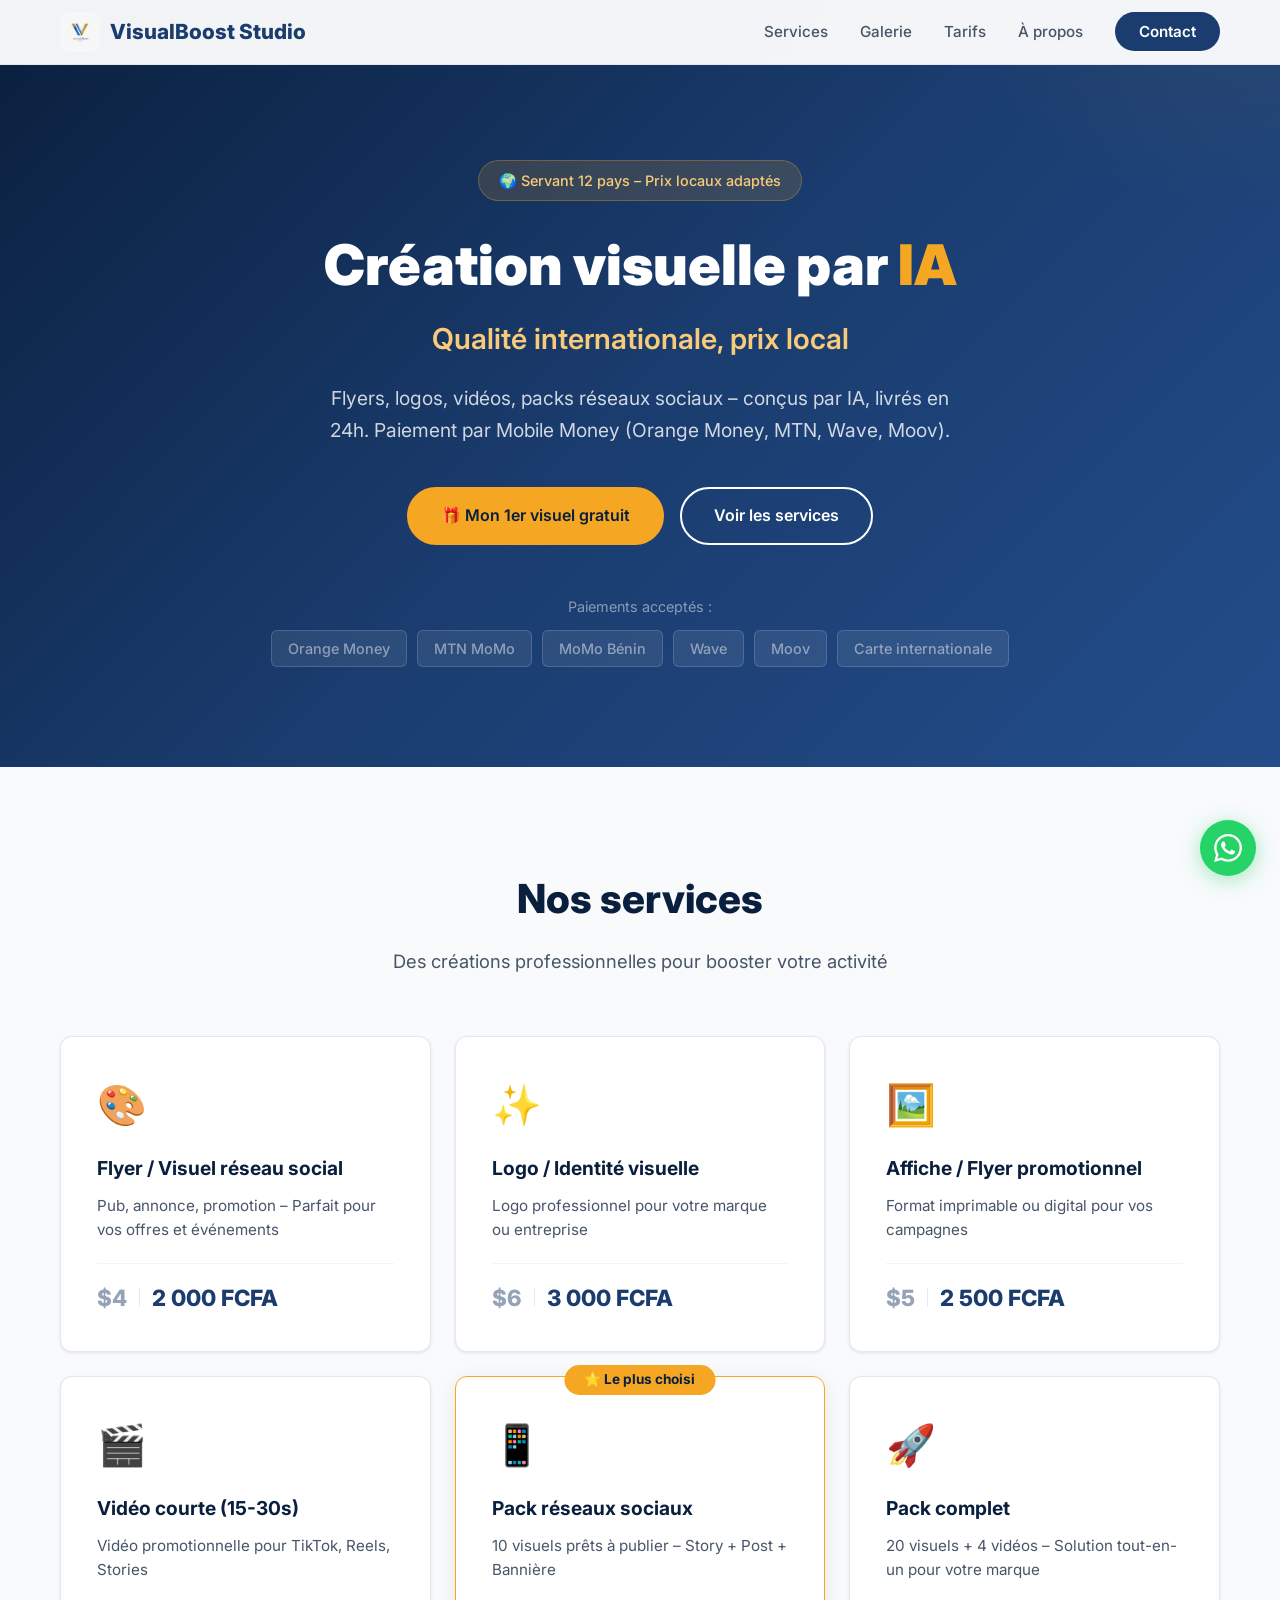
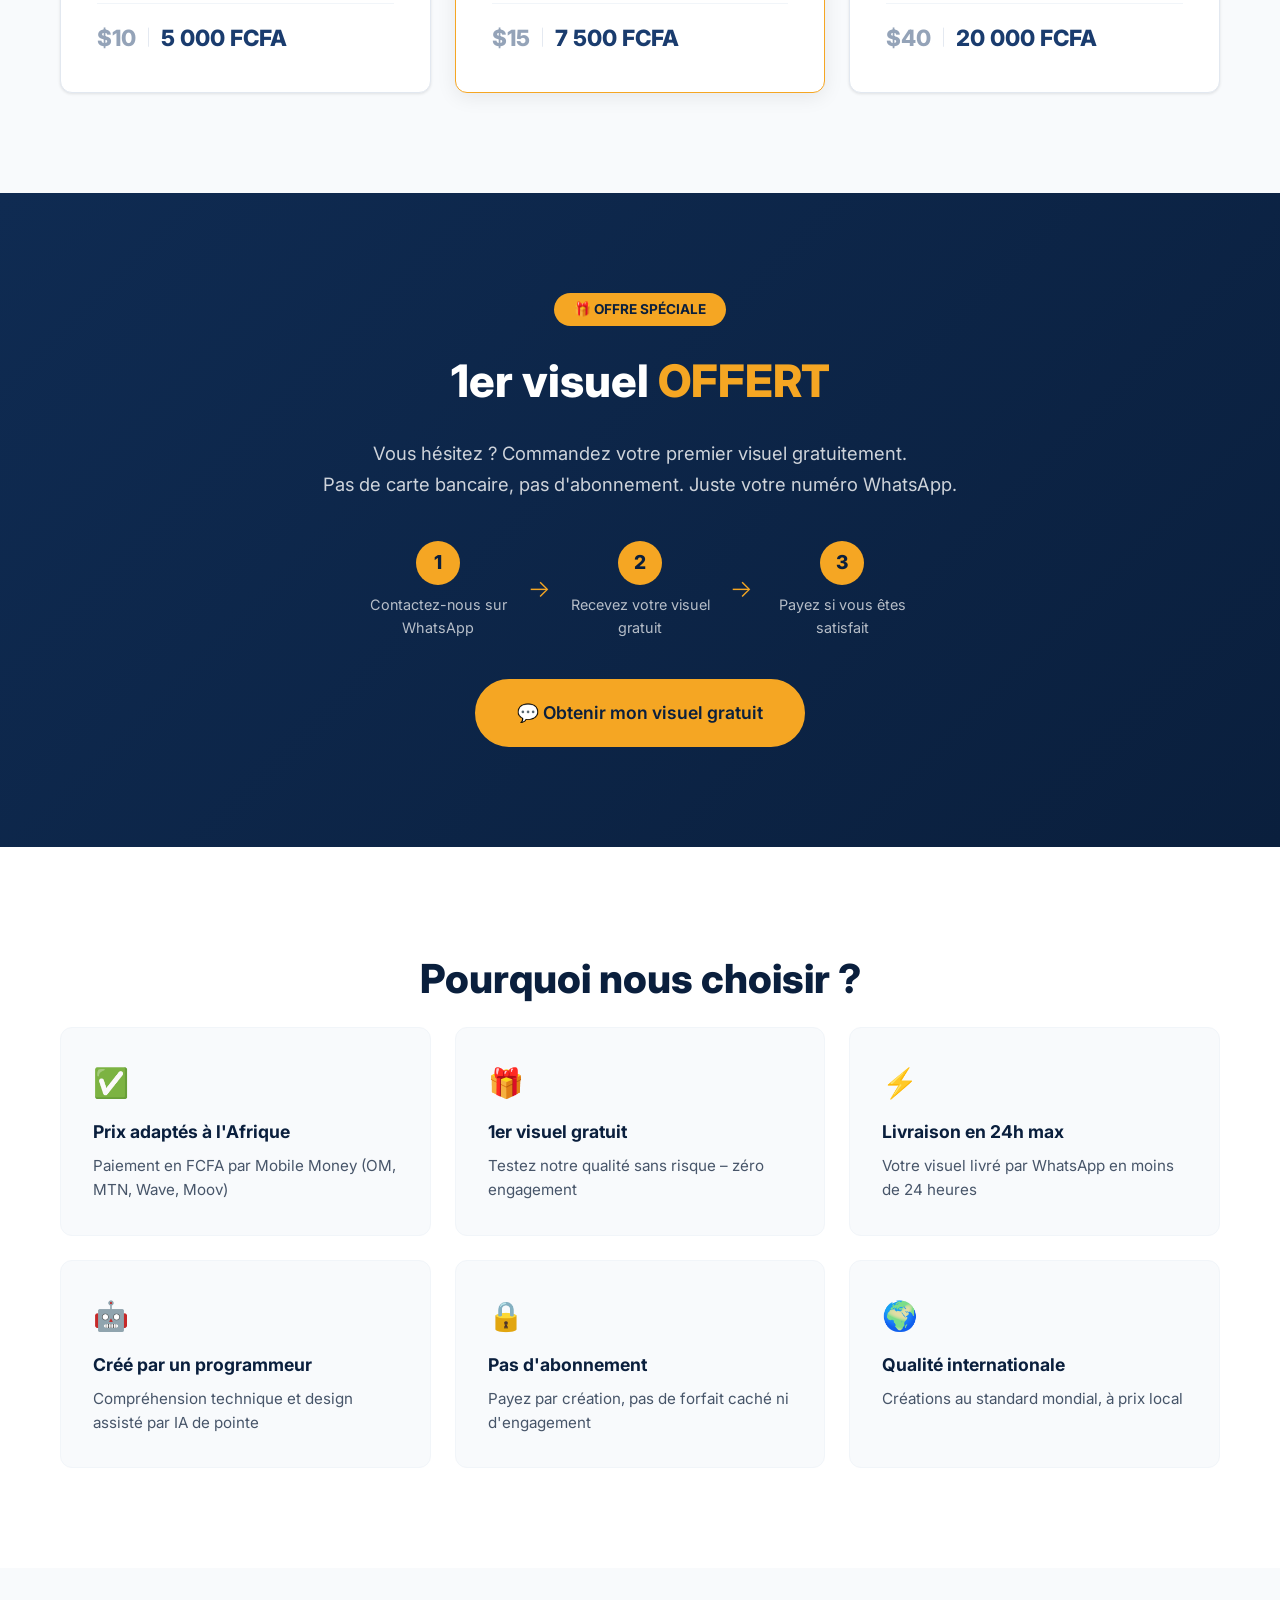
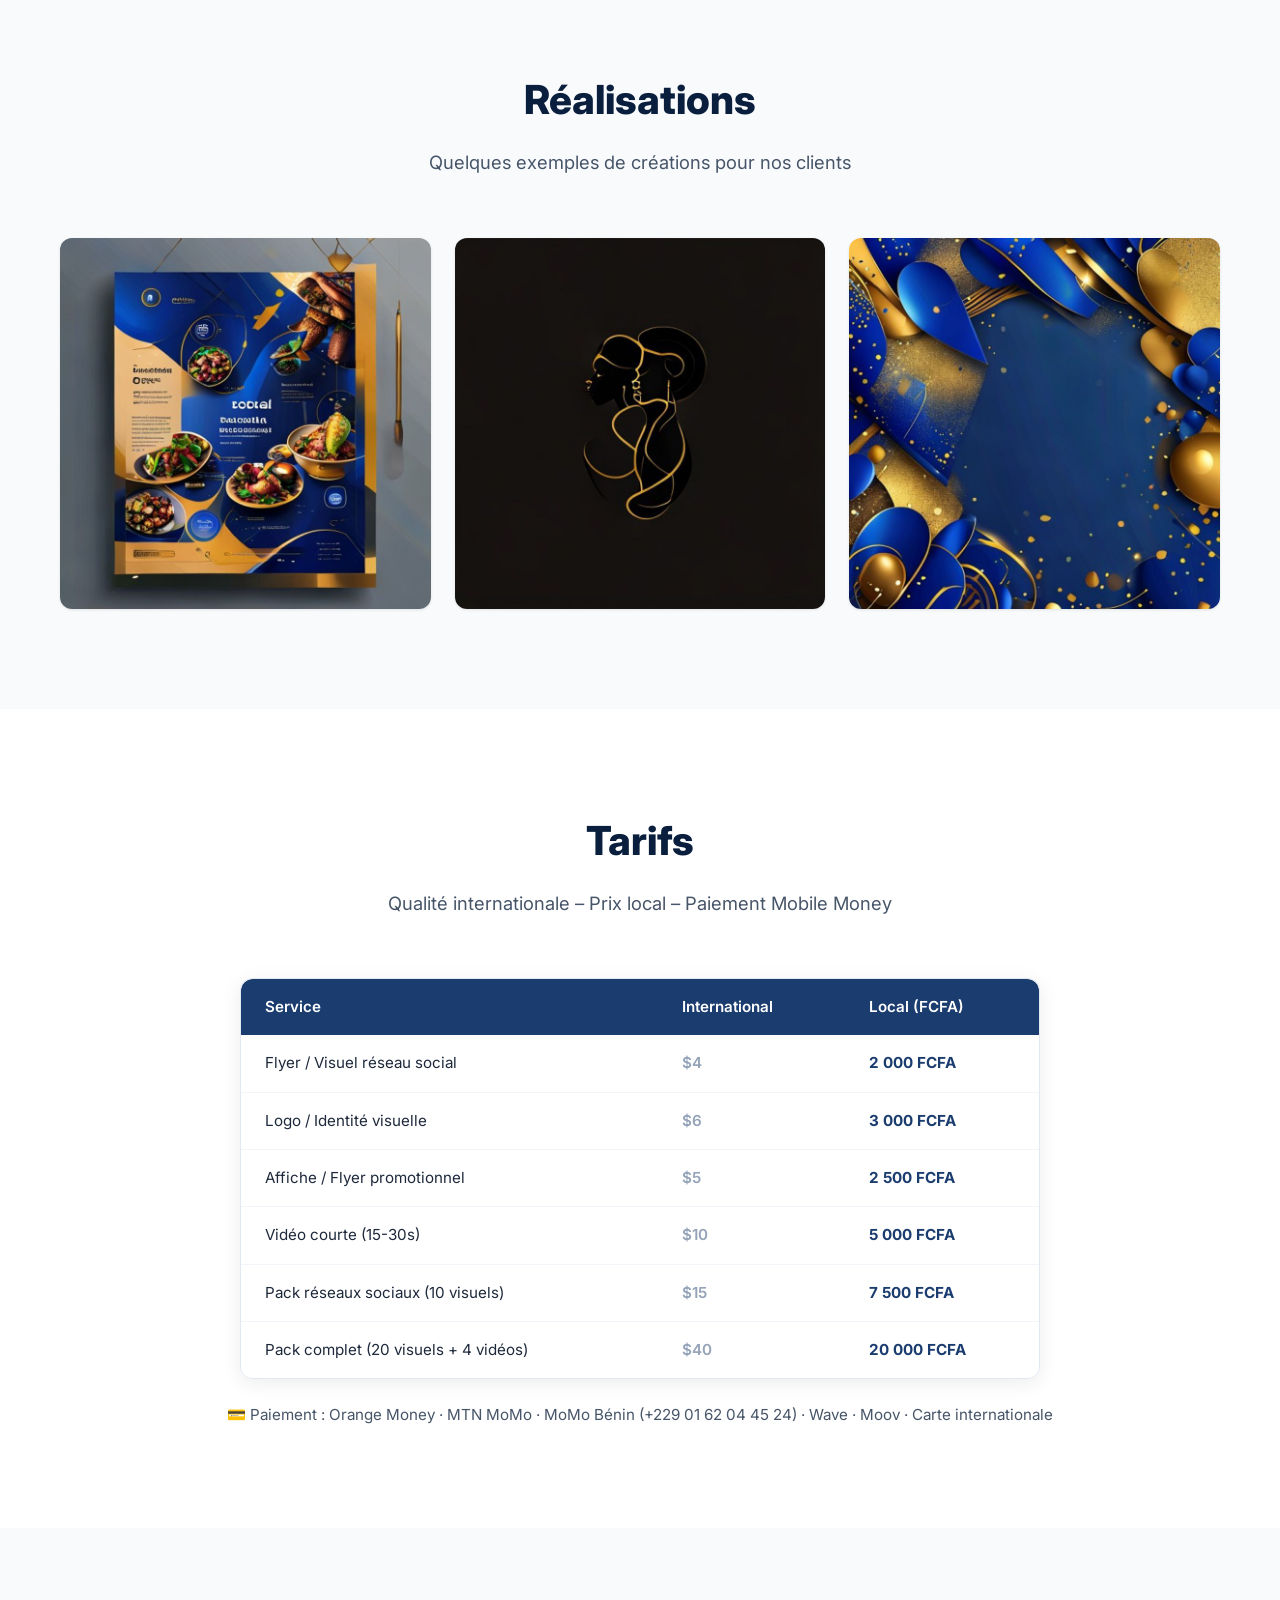
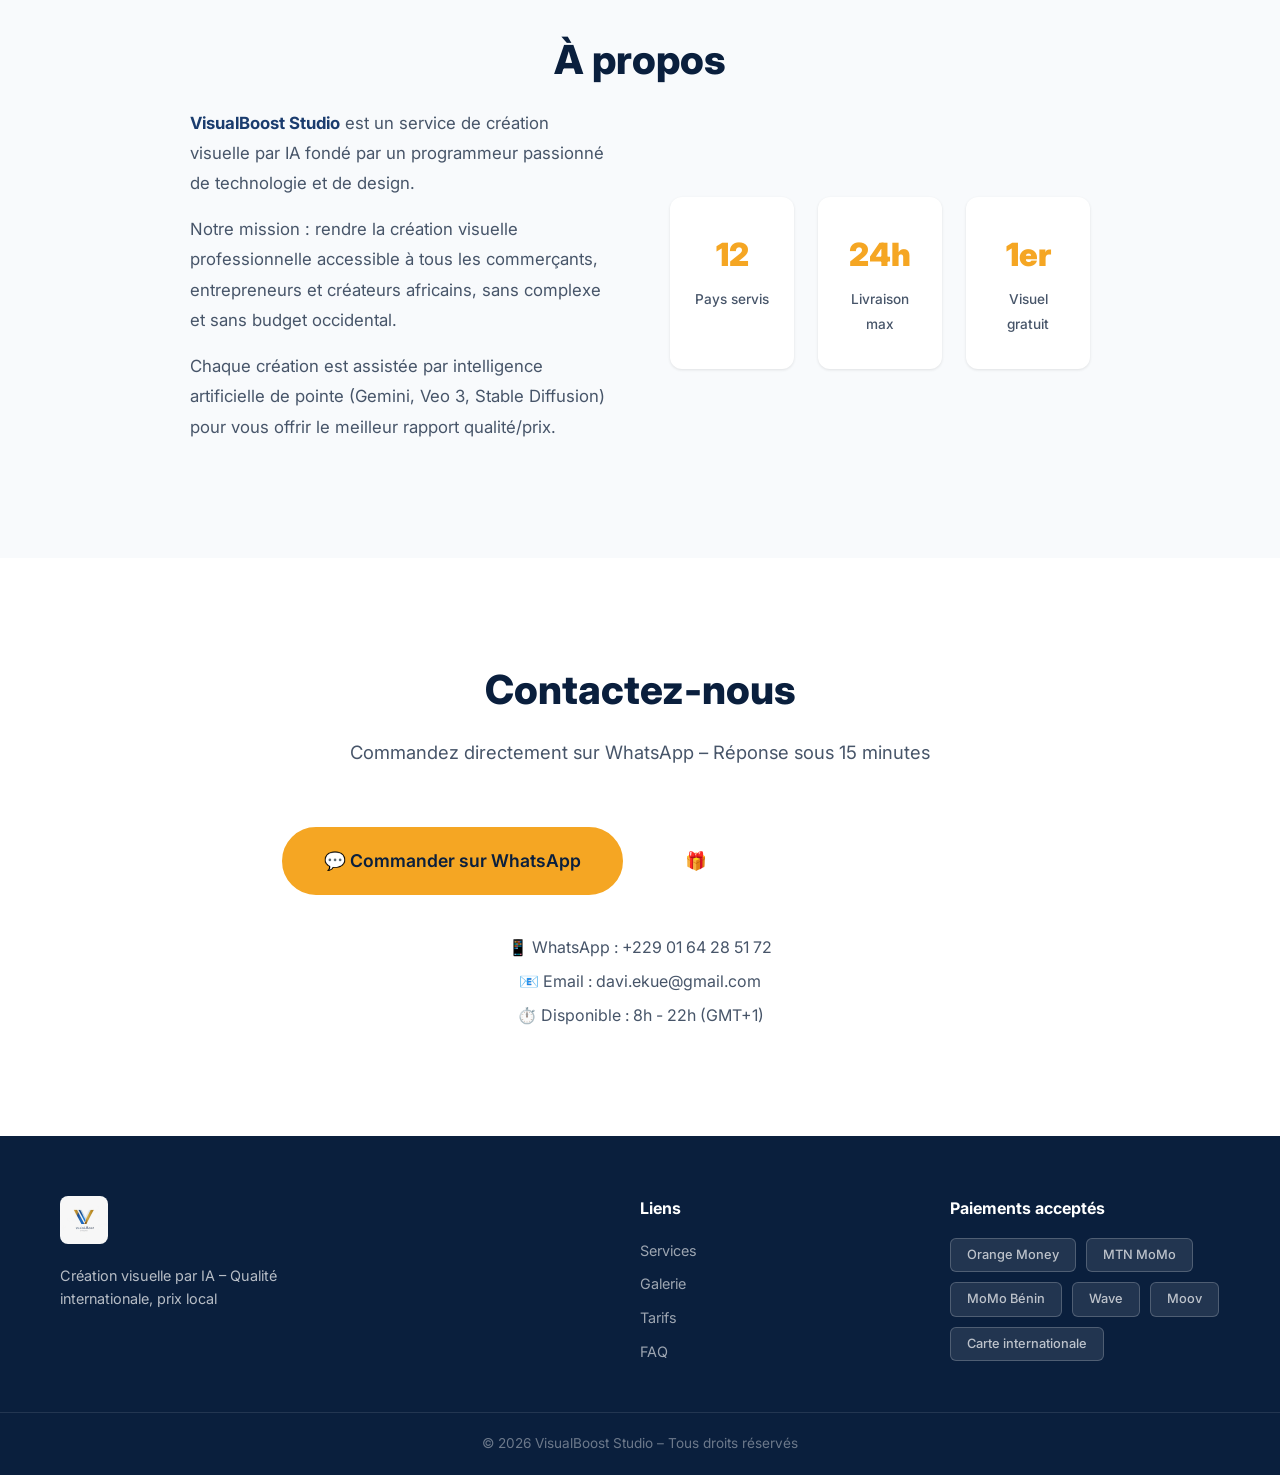
==== docs/index.html @ de2ba28f "Rename site/ to docs/ for GitHub Pages" ====
<!DOCTYPE html>
<html lang="fr">
<head>
  <meta charset="UTF-8">
  <meta name="viewport" content="width=device-width, initial-scale=1.0">
  <title>VisualBoost Studio – Création visuelle par IA</title>
  <meta name="description" content="Création visuelle par IA – Flyers, logos, vidéos. Qualité internationale, prix local. Paiement Orange Money / MTN. 1er visuel OFFERT.">
  <link rel="stylesheet" href="css/style.css">
  <link rel="preconnect" href="https://fonts.googleapis.com">
  <link href="https://fonts.googleapis.com/css2?family=Inter:wght@400;500;600;700;800;900&display=swap" rel="stylesheet">
</head>
<body>

  <nav class="navbar">
    <div class="container nav-container">
      <a href="/" class="logo">
        <img src="images/logo.png" alt="VisualBoost Studio" class="logo-img" loading="lazy">
        <span class="logo-text">VisualBoost Studio</span>
      </a>
      <button class="menu-toggle" aria-label="Menu">
        <span></span><span></span><span></span>
      </button>
      <ul class="nav-links">
        <li><a href="#services">Services</a></li>
        <li><a href="#gallery">Galerie</a></li>
        <li><a href="#pricing">Tarifs</a></li>
        <li><a href="#about">À propos</a></li>
        <li><a href="#contact" class="btn-nav">Contact</a></li>
      </ul>
    </div>
  </nav>

  <section class="hero">
    <div class="container hero-container">
      <div class="hero-badge">🌍 Servant 12 pays – Prix locaux adaptés</div>
      <h1 class="hero-title">
        Création visuelle par <span class="highlight">IA</span><br>
        <span class="hero-sub">Qualité internationale, prix local</span>
      </h1>
      <p class="hero-desc">
        Flyers, logos, vidéos, packs réseaux sociaux – conçus par IA, livrés en 24h.
        Paiement par Mobile Money (Orange Money, MTN, Wave, Moov).
      </p>
      <div class="hero-actions">
        <a href="https://wa.me/2290164285172?text=Bonjour%20VisualBoost%20Studio%20%F0%9F%91%8B%20Je%20souhaite%20mon%201er%20visuel%20GRATUIT" class="btn btn-primary" target="_blank">
          🎁 Mon 1er visuel gratuit
        </a>
        <a href="#services" class="btn btn-secondary">Voir les services</a>
      </div>
      <div class="hero-payments">
        <span>Paiements acceptés :</span>
        <div class="payment-icons">
          <span class="payment-badge">Orange Money</span>
          <span class="payment-badge">MTN MoMo</span>
          <span class="payment-badge">MoMo Bénin</span>
          <span class="payment-badge">Wave</span>
          <span class="payment-badge">Moov</span>
          <span class="payment-badge">Carte internationale</span>
        </div>
      </div>
    </div>
  </section>

  <section id="services" class="section services">
    <div class="container">
      <h2 class="section-title">Nos services</h2>
      <p class="section-desc">Des créations professionnelles pour booster votre activité</p>
      <div class="services-grid">
        <div class="service-card">
          <div class="service-icon">🎨</div>
          <h3>Flyer / Visuel réseau social</h3>
          <p>Pub, annonce, promotion – Parfait pour vos offres et événements</p>
          <div class="service-price">
            <span class="price-usd">$4</span>
            <span class="price-sep">|</span>
            <span class="price-fcfa">2 000 FCFA</span>
          </div>
        </div>
        <div class="service-card">
          <div class="service-icon">✨</div>
          <h3>Logo / Identité visuelle</h3>
          <p>Logo professionnel pour votre marque ou entreprise</p>
          <div class="service-price">
            <span class="price-usd">$6</span>
            <span class="price-sep">|</span>
            <span class="price-fcfa">3 000 FCFA</span>
          </div>
        </div>
        <div class="service-card">
          <div class="service-icon">🖼️</div>
          <h3>Affiche / Flyer promotionnel</h3>
          <p>Format imprimable ou digital pour vos campagnes</p>
          <div class="service-price">
            <span class="price-usd">$5</span>
            <span class="price-sep">|</span>
            <span class="price-fcfa">2 500 FCFA</span>
          </div>
        </div>
        <div class="service-card">
          <div class="service-icon">🎬</div>
          <h3>Vidéo courte (15-30s)</h3>
          <p>Vidéo promotionnelle pour TikTok, Reels, Stories</p>
          <div class="service-price">
            <span class="price-usd">$10</span>
            <span class="price-sep">|</span>
            <span class="price-fcfa">5 000 FCFA</span>
          </div>
        </div>
        <div class="service-card popular">
          <div class="popular-badge">⭐ Le plus choisi</div>
          <div class="service-icon">📱</div>
          <h3>Pack réseaux sociaux</h3>
          <p>10 visuels prêts à publier – Story + Post + Bannière</p>
          <div class="service-price">
            <span class="price-usd">$15</span>
            <span class="price-sep">|</span>
            <span class="price-fcfa">7 500 FCFA</span>
          </div>
        </div>
        <div class="service-card">
          <div class="service-icon">🚀</div>
          <h3>Pack complet</h3>
          <p>20 visuels + 4 vidéos – Solution tout-en-un pour votre marque</p>
          <div class="service-price">
            <span class="price-usd">$40</span>
            <span class="price-sep">|</span>
            <span class="price-fcfa">20 000 FCFA</span>
          </div>
        </div>
      </div>
    </div>
  </section>

  <section class="section offer">
    <div class="container offer-container">
      <div class="offer-badge">🎁 OFFRE SPÉCIALE</div>
      <h2 class="offer-title">1er visuel <span class="highlight">OFFERT</span></h2>
      <p class="offer-desc">
        Vous hésitez ? Commandez votre premier visuel gratuitement.<br>
        Pas de carte bancaire, pas d'abonnement. Juste votre numéro WhatsApp.
      </p>
      <div class="offer-steps">
        <div class="step">
          <div class="step-num">1</div>
          <p>Contactez-nous sur WhatsApp</p>
        </div>
        <div class="step-arrow">→</div>
        <div class="step">
          <div class="step-num">2</div>
          <p>Recevez votre visuel gratuit</p>
        </div>
        <div class="step-arrow">→</div>
        <div class="step">
          <div class="step-num">3</div>
          <p>Payez si vous êtes satisfait</p>
        </div>
      </div>
      <a href="https://wa.me/2290164285172?text=Bonjour%20VisualBoost%20Studio%20%F0%9F%91%8B%20Je%20veux%20mon%201er%20visuel%20gratuit%20!" class="btn btn-primary btn-large" target="_blank">
        💬 Obtenir mon visuel gratuit
      </a>
    </div>
  </section>

  <section class="section why">
    <div class="container">
      <h2 class="section-title">Pourquoi nous choisir ?</h2>
      <div class="why-grid">
        <div class="why-item">
          <div class="why-icon">✅</div>
          <h3>Prix adaptés à l'Afrique</h3>
          <p>Paiement en FCFA par Mobile Money (OM, MTN, Wave, Moov)</p>
        </div>
        <div class="why-item">
          <div class="why-icon">🎁</div>
          <h3>1er visuel gratuit</h3>
          <p>Testez notre qualité sans risque – zéro engagement</p>
        </div>
        <div class="why-item">
          <div class="why-icon">⚡</div>
          <h3>Livraison en 24h max</h3>
          <p>Votre visuel livré par WhatsApp en moins de 24 heures</p>
        </div>
        <div class="why-item">
          <div class="why-icon">🤖</div>
          <h3>Créé par un programmeur</h3>
          <p>Compréhension technique et design assisté par IA de pointe</p>
        </div>
        <div class="why-item">
          <div class="why-icon">🔒</div>
          <h3>Pas d'abonnement</h3>
          <p>Payez par création, pas de forfait caché ni d'engagement</p>
        </div>
        <div class="why-item">
          <div class="why-icon">🌍</div>
          <h3>Qualité internationale</h3>
          <p>Créations au standard mondial, à prix local</p>
        </div>
      </div>
    </div>
  </section>

  <section id="gallery" class="section gallery">
    <div class="container">
      <h2 class="section-title">Réalisations</h2>
      <p class="section-desc">Quelques exemples de créations pour nos clients</p>
      <div class="gallery-grid">
        <div class="gallery-item">
          <img src="images/gallery-1.jpg" alt="Exemple de flyer promotionnel" loading="lazy">
        </div>
        <div class="gallery-item">
          <img src="images/gallery-2.jpg" alt="Exemple de logo" loading="lazy">
        </div>
        <div class="gallery-item">
          <img src="images/gallery-3.jpg" alt="Exemple de bannière" loading="lazy">
        </div>
      </div>
    </div>
  </section>

  <section id="pricing" class="section pricing">
    <div class="container">
      <h2 class="section-title">Tarifs</h2>
      <p class="section-desc">Qualité internationale – Prix local – Paiement Mobile Money</p>
      <div class="pricing-table">
        <table>
          <thead>
            <tr>
              <th>Service</th>
              <th>International</th>
              <th>Local (FCFA)</th>
            </tr>
          </thead>
          <tbody>
            <tr>
              <td>Flyer / Visuel réseau social</td>
              <td class="price-cell-usd">$4</td>
              <td class="price-cell-fcfa">2 000 FCFA</td>
            </tr>
            <tr>
              <td>Logo / Identité visuelle</td>
              <td class="price-cell-usd">$6</td>
              <td class="price-cell-fcfa">3 000 FCFA</td>
            </tr>
            <tr>
              <td>Affiche / Flyer promotionnel</td>
              <td class="price-cell-usd">$5</td>
              <td class="price-cell-fcfa">2 500 FCFA</td>
            </tr>
            <tr>
              <td>Vidéo courte (15-30s)</td>
              <td class="price-cell-usd">$10</td>
              <td class="price-cell-fcfa">5 000 FCFA</td>
            </tr>
            <tr>
              <td>Pack réseaux sociaux (10 visuels)</td>
              <td class="price-cell-usd">$15</td>
              <td class="price-cell-fcfa">7 500 FCFA</td>
            </tr>
            <tr>
              <td>Pack complet (20 visuels + 4 vidéos)</td>
              <td class="price-cell-usd">$40</td>
              <td class="price-cell-fcfa">20 000 FCFA</td>
            </tr>
          </tbody>
        </table>
      </div>
      <div class="pricing-note">
        💳 Paiement : Orange Money · MTN MoMo · MoMo Bénin (+229 01 62 04 45 24) · Wave · Moov · Carte internationale
      </div>
    </div>
  </section>

  <section id="about" class="section about">
    <div class="container">
      <h2 class="section-title">À propos</h2>
      <div class="about-content">
        <div class="about-text">
          <p>
            <strong>VisualBoost Studio</strong> est un service de création visuelle par IA
            fondé par un programmeur passionné de technologie et de design.
          </p>
          <p>
            Notre mission : rendre la création visuelle professionnelle accessible
            à tous les commerçants, entrepreneurs et créateurs africains, sans
            complexe et sans budget occidental.
          </p>
          <p>
            Chaque création est assistée par intelligence artificielle de pointe
            (Gemini, Veo 3, Stable Diffusion) pour vous offrir le meilleur
            rapport qualité/prix.
          </p>
        </div>
        <div class="about-stats">
          <div class="stat">
            <span class="stat-num">12</span>
            <span class="stat-label">Pays servis</span>
          </div>
          <div class="stat">
            <span class="stat-num">24h</span>
            <span class="stat-label">Livraison max</span>
          </div>
          <div class="stat">
            <span class="stat-num">1er</span>
            <span class="stat-label">Visuel gratuit</span>
          </div>
        </div>
      </div>
    </div>
  </section>

  <section id="contact" class="section contact">
    <div class="container">
      <h2 class="section-title">Contactez-nous</h2>
      <p class="section-desc">
        Commandez directement sur WhatsApp – Réponse sous 15 minutes
      </p>
      <div class="contact-buttons">
        <a href="https://wa.me/2290164285172?text=Bonjour%20VisualBoost%20Studio%20%F0%9F%91%8B" class="btn btn-primary btn-large" target="_blank">
          💬 Commander sur WhatsApp
        </a>
        <a href="https://wa.me/2290164285172?text=Bonjour%20VisualBoost%20Studio%20%F0%9F%91%8B%20Je%20veux%20mon%201er%20visuel%20gratuit%20!" class="btn btn-secondary btn-large" target="_blank">
          🎁 Demander mon visuel gratuit
        </a>
      </div>
      <div class="contact-info">
        <p>📱 WhatsApp : +229 01 64 28 51 72</p>
        <p>📧 Email : davi.ekue@gmail.com</p>
        <p>⏱️ Disponible : 8h - 22h (GMT+1)</p>
      </div>
    </div>
  </section>

  <footer class="footer">
    <div class="container footer-container">
      <div class="footer-brand">
        <img src="images/logo.png" alt="VisualBoost Studio" class="footer-logo" loading="lazy">
        <p>Création visuelle par IA – Qualité internationale, prix local</p>
      </div>
      <div class="footer-links">
        <h4>Liens</h4>
        <ul>
          <li><a href="#services">Services</a></li>
          <li><a href="#gallery">Galerie</a></li>
          <li><a href="#pricing">Tarifs</a></li>
          <li><a href="faq.html">FAQ</a></li>
        </ul>
      </div>
      <div class="footer-payments">
        <h4>Paiements acceptés</h4>
        <div class="payment-icons">
          <span class="payment-badge">Orange Money</span>
          <span class="payment-badge">MTN MoMo</span>
          <span class="payment-badge">MoMo Bénin</span>
          <span class="payment-badge">Wave</span>
          <span class="payment-badge">Moov</span>
          <span class="payment-badge">Carte internationale</span>
        </div>
      </div>
    </div>
    <div class="footer-bottom">
      <div class="container">
        <p>&copy; 2026 VisualBoost Studio – Tous droits réservés</p>
      </div>
    </div>
  </footer>

  <a href="https://wa.me/2290164285172?text=Bonjour%20VisualBoost%20Studio%20%F0%9F%91%8B" class="whatsapp-float" target="_blank" aria-label="WhatsApp">
    <svg viewBox="0 0 24 24" width="28" height="28" fill="white">
      <path d="M17.472 14.382c-.297-.149-1.758-.867-2.03-.967-.273-.099-.471-.148-.67.15-.197.297-.767.966-.94 1.164-.173.199-.347.223-.644.075-.297-.15-1.255-.463-2.39-1.475-.883-.788-1.48-1.761-1.653-2.059-.173-.297-.018-.458.13-.606.134-.133.298-.347.446-.52.149-.174.198-.298.298-.497.099-.198.05-.371-.025-.52-.075-.149-.669-1.612-.916-2.207-.242-.579-.487-.5-.669-.51-.173-.008-.371-.01-.57-.01-.198 0-.52.074-.792.372-.272.297-1.04 1.016-1.04 2.479 0 1.462 1.065 2.875 1.213 3.074.149.198 2.096 3.2 5.077 4.487.709.306 1.262.489 1.694.625.712.227 1.36.195 1.871.118.571-.085 1.758-.719 2.006-1.413.248-.694.248-1.289.173-1.413-.074-.124-.272-.198-.57-.347m-5.421 7.403h-.004a9.87 9.87 0 01-5.031-1.378l-.361-.214-3.741.982.998-3.648-.235-.374a9.86 9.86 0 01-1.51-5.26c.001-5.45 4.436-9.884 9.888-9.884 2.64 0 5.122 1.03 6.988 2.898a9.825 9.825 0 012.893 6.994c-.003 5.45-4.437 9.884-9.885 9.884m8.413-18.297A11.815 11.815 0 0012.05 0C5.495 0 .16 5.335.157 11.892c0 2.096.547 4.142 1.588 5.945L.057 24l6.305-1.654a11.882 11.882 0 005.683 1.448h.005c6.554 0 11.89-5.335 11.893-11.893a11.821 11.821 0 00-3.48-8.413z"/>
    </svg>
  </a>

  <script src="js/main.js"></script>
</body>
</html>
---- docs/css/style.css ----
:root {
  --blue-900: #0a1f3d;
  --blue-800: #0f2b52;
  --blue-700: #1a3c6e;
  --blue-600: #234d8a;
  --blue-500: #2d5fa6;
  --blue-100: #e0ebf9;
  --gold-500: #f5a623;
  --gold-400: #f7b94e;
  --gold-300: #f9cb79;
  --gold-100: #fef4e0;
  --white: #ffffff;
  --gray-50: #f8fafc;
  --gray-100: #f1f5f9;
  --gray-200: #e2e8f0;
  --gray-400: #94a3b8;
  --gray-600: #475569;
  --gray-800: #1e293b;
  --gray-900: #0f172a;
  --shadow-sm: 0 1px 3px rgba(0,0,0,0.1);
  --shadow-md: 0 4px 20px rgba(0,0,0,0.08);
  --shadow-lg: 0 10px 40px rgba(0,0,0,0.12);
  --radius: 12px;
  --radius-lg: 20px;
}

*, *::before, *::after {
  margin: 0;
  padding: 0;
  box-sizing: border-box;
}

html {
  scroll-behavior: smooth;
}

body {
  font-family: 'Inter', -apple-system, sans-serif;
  color: var(--gray-800);
  background: var(--white);
  line-height: 1.6;
}

.container {
  max-width: 1200px;
  margin: 0 auto;
  padding: 0 20px;
}

.section {
  padding: 100px 0;
}

.section-title {
  font-size: 2.5rem;
  font-weight: 800;
  text-align: center;
  margin-bottom: 16px;
  color: var(--blue-900);
}

.section-desc {
  text-align: center;
  color: var(--gray-600);
  font-size: 1.15rem;
  margin-bottom: 60px;
  max-width: 600px;
  margin-left: auto;
  margin-right: auto;
}

.highlight {
  color: var(--gold-500);
}

.btn {
  display: inline-flex;
  align-items: center;
  gap: 8px;
  padding: 14px 32px;
  border-radius: 50px;
  font-weight: 600;
  font-size: 1rem;
  text-decoration: none;
  transition: all 0.3s ease;
  border: 2px solid transparent;
  cursor: pointer;
}

.btn-primary {
  background: var(--gold-500);
  color: var(--blue-900);
  border-color: var(--gold-500);
}

.btn-primary:hover {
  background: var(--gold-400);
  transform: translateY(-2px);
  box-shadow: 0 8px 25px rgba(245, 166, 35, 0.35);
}

.btn-secondary {
  background: transparent;
  color: var(--white);
  border-color: var(--white);
}

.btn-secondary:hover {
  background: rgba(255,255,255,0.1);
  transform: translateY(-2px);
}

.btn-large {
  padding: 18px 40px;
  font-size: 1.1rem;
}

/* Navbar */
.navbar {
  position: fixed;
  top: 0;
  left: 0;
  right: 0;
  z-index: 1000;
  background: rgba(255,255,255,0.95);
  backdrop-filter: blur(10px);
  border-bottom: 1px solid var(--gray-200);
  padding: 12px 0;
}

.nav-container {
  display: flex;
  align-items: center;
  justify-content: space-between;
}

.logo {
  display: flex;
  align-items: center;
  gap: 10px;
  text-decoration: none;
}

.logo-img {
  width: 40px;
  height: 40px;
  border-radius: 8px;
  object-fit: cover;
}

.logo-text {
  font-weight: 800;
  font-size: 1.3rem;
  color: var(--blue-700);
}

.nav-links {
  display: flex;
  align-items: center;
  gap: 32px;
  list-style: none;
}

.nav-links a {
  text-decoration: none;
  color: var(--gray-600);
  font-weight: 500;
  font-size: 0.95rem;
  transition: color 0.2s;
}

.nav-links a:hover {
  color: var(--blue-700);
}

.btn-nav {
  background: var(--blue-700);
  color: var(--white) !important;
  padding: 10px 24px;
  border-radius: 50px;
  font-weight: 600 !important;
}

.btn-nav:hover {
  background: var(--blue-600) !important;
}

.menu-toggle {
  display: none;
  flex-direction: column;
  gap: 5px;
  background: none;
  border: none;
  cursor: pointer;
  padding: 4px;
}

.menu-toggle span {
  width: 24px;
  height: 2px;
  background: var(--blue-900);
  border-radius: 2px;
  transition: 0.3s;
}

/* Hero */
.hero {
  background: linear-gradient(135deg, var(--blue-900) 0%, var(--blue-700) 50%, var(--blue-600) 100%);
  padding: 160px 0 100px;
  color: var(--white);
  text-align: center;
  position: relative;
  overflow: hidden;
}

.hero::before {
  content: '';
  position: absolute;
  top: -50%;
  right: -20%;
  width: 600px;
  height: 600px;
  background: radial-gradient(circle, rgba(245,166,35,0.08) 0%, transparent 70%);
  border-radius: 50%;
}

.hero-badge {
  display: inline-block;
  background: rgba(245,166,35,0.15);
  border: 1px solid rgba(245,166,35,0.3);
  color: var(--gold-300);
  padding: 8px 20px;
  border-radius: 50px;
  font-size: 0.9rem;
  font-weight: 500;
  margin-bottom: 32px;
}

.hero-title {
  font-size: 3.5rem;
  font-weight: 900;
  line-height: 1.15;
  margin-bottom: 20px;
}

.hero-sub {
  font-size: 1.8rem;
  font-weight: 600;
  color: var(--gold-300);
}

.hero-desc {
  font-size: 1.2rem;
  color: rgba(255,255,255,0.8);
  max-width: 650px;
  margin: 0 auto 40px;
  line-height: 1.7;
}

.hero-actions {
  display: flex;
  gap: 16px;
  justify-content: center;
  flex-wrap: wrap;
  margin-bottom: 50px;
}

.hero-payments {
  display: flex;
  flex-direction: column;
  align-items: center;
  gap: 12px;
  opacity: 0.8;
}

.hero-payments span {
  font-size: 0.9rem;
  color: rgba(255,255,255,0.6);
}

.payment-icons {
  display: flex;
  gap: 10px;
  flex-wrap: wrap;
  justify-content: center;
}

.payment-badge {
  background: rgba(255,255,255,0.1);
  border: 1px solid rgba(255,255,255,0.2);
  padding: 6px 16px;
  border-radius: 6px;
  font-size: 0.85rem;
  font-weight: 500;
}

/* Services */
.services {
  background: var(--gray-50);
}

.services-grid {
  display: grid;
  grid-template-columns: repeat(auto-fit, minmax(320px, 1fr));
  gap: 24px;
}

.service-card {
  background: var(--white);
  border-radius: var(--radius);
  padding: 36px;
  box-shadow: var(--shadow-sm);
  border: 1px solid var(--gray-200);
  transition: all 0.3s ease;
  position: relative;
}

.service-card:hover {
  transform: translateY(-4px);
  box-shadow: var(--shadow-lg);
  border-color: var(--gold-300);
}

.service-card.popular {
  border-color: var(--gold-500);
  box-shadow: var(--shadow-md);
}

.popular-badge {
  position: absolute;
  top: -12px;
  left: 50%;
  transform: translateX(-50%);
  background: var(--gold-500);
  color: var(--blue-900);
  padding: 4px 20px;
  border-radius: 50px;
  font-size: 0.85rem;
  font-weight: 700;
  white-space: nowrap;
}

.service-icon {
  font-size: 2.5rem;
  margin-bottom: 16px;
}

.service-card h3 {
  font-size: 1.2rem;
  font-weight: 700;
  margin-bottom: 10px;
  color: var(--blue-900);
}

.service-card p {
  color: var(--gray-600);
  font-size: 0.95rem;
  margin-bottom: 20px;
}

.service-price {
  display: flex;
  align-items: center;
  gap: 10px;
  padding-top: 16px;
  border-top: 1px solid var(--gray-100);
}

.price-usd {
  font-size: 1.4rem;
  font-weight: 800;
  color: var(--gray-400);
}

.price-sep {
  color: var(--gray-200);
  font-weight: 300;
}

.price-fcfa {
  font-size: 1.4rem;
  font-weight: 800;
  color: var(--blue-700);
}

/* Offer */
.offer {
  background: linear-gradient(135deg, var(--blue-800), var(--blue-900));
  color: var(--white);
  text-align: center;
}

.offer-container {
  max-width: 700px;
}

.offer-badge {
  display: inline-block;
  background: var(--gold-500);
  color: var(--blue-900);
  padding: 6px 20px;
  border-radius: 50px;
  font-weight: 700;
  font-size: 0.85rem;
  margin-bottom: 20px;
}

.offer-title {
  font-size: 2.8rem;
  font-weight: 800;
  margin-bottom: 20px;
}

.offer-desc {
  font-size: 1.15rem;
  color: rgba(255,255,255,0.8);
  margin-bottom: 40px;
  line-height: 1.7;
}

.offer-steps {
  display: flex;
  align-items: center;
  justify-content: center;
  gap: 20px;
  margin-bottom: 40px;
  flex-wrap: wrap;
}

.step {
  display: flex;
  flex-direction: column;
  align-items: center;
  gap: 8px;
}

.step-num {
  width: 44px;
  height: 44px;
  background: var(--gold-500);
  color: var(--blue-900);
  border-radius: 50%;
  display: flex;
  align-items: center;
  justify-content: center;
  font-weight: 800;
  font-size: 1.2rem;
}

.step p {
  font-size: 0.9rem;
  color: rgba(255,255,255,0.7);
  max-width: 140px;
  text-align: center;
}

.step-arrow {
  color: var(--gold-500);
  font-size: 1.5rem;
  font-weight: 300;
}

/* Why us */
.why {
  background: var(--white);
}

.why-grid {
  display: grid;
  grid-template-columns: repeat(auto-fit, minmax(300px, 1fr));
  gap: 24px;
}

.why-item {
  padding: 32px;
  border-radius: var(--radius);
  background: var(--gray-50);
  border: 1px solid var(--gray-100);
  transition: all 0.3s;
}

.why-item:hover {
  transform: translateY(-2px);
  box-shadow: var(--shadow-md);
}

.why-icon {
  font-size: 1.8rem;
  margin-bottom: 12px;
}

.why-item h3 {
  font-size: 1.1rem;
  font-weight: 700;
  color: var(--blue-900);
  margin-bottom: 8px;
}

.why-item p {
  color: var(--gray-600);
  font-size: 0.95rem;
}

/* Gallery */
.gallery {
  background: var(--gray-50);
}

.gallery-grid {
  display: grid;
  grid-template-columns: repeat(auto-fit, minmax(320px, 1fr));
  gap: 24px;
}

.gallery-item {
  border-radius: var(--radius);
  overflow: hidden;
  box-shadow: var(--shadow-sm);
  transition: all 0.3s;
  aspect-ratio: 1;
}

.gallery-item:hover {
  transform: scale(1.02);
  box-shadow: var(--shadow-lg);
}

.gallery-item img {
  width: 100%;
  height: 100%;
  object-fit: cover;
  display: block;
}

/* Pricing Table */
.pricing {
  background: var(--white);
}

.pricing-table {
  overflow-x: auto;
  max-width: 800px;
  margin: 0 auto;
  border-radius: var(--radius);
  box-shadow: var(--shadow-md);
  border: 1px solid var(--gray-200);
}

.pricing-table table {
  width: 100%;
  border-collapse: collapse;
}

.pricing-table th {
  background: var(--blue-700);
  color: var(--white);
  padding: 16px 24px;
  text-align: left;
  font-weight: 600;
  font-size: 0.95rem;
}

.pricing-table th:first-child { border-radius: var(--radius) 0 0 0; }
.pricing-table th:last-child { border-radius: 0 var(--radius) 0 0; }

.pricing-table td {
  padding: 16px 24px;
  border-bottom: 1px solid var(--gray-100);
  font-size: 0.95rem;
}

.pricing-table tr:last-child td {
  border-bottom: none;
}

.pricing-table tr:hover td {
  background: var(--gray-50);
}

.price-cell-usd {
  font-weight: 600;
  color: var(--gray-400);
}

.price-cell-fcfa {
  font-weight: 700;
  color: var(--blue-700);
  font-size: 1.05rem;
}

.pricing-note {
  text-align: center;
  margin-top: 24px;
  color: var(--gray-600);
  font-size: 0.95rem;
}

/* About */
.about {
  background: var(--gray-50);
}

.about-content {
  display: grid;
  grid-template-columns: 1fr 1fr;
  gap: 60px;
  align-items: center;
  max-width: 900px;
  margin: 0 auto;
}

.about-text p {
  margin-bottom: 16px;
  color: var(--gray-600);
  font-size: 1.05rem;
  line-height: 1.8;
}

.about-text strong {
  color: var(--blue-700);
}

.about-stats {
  display: flex;
  gap: 24px;
  justify-content: center;
}

.stat {
  text-align: center;
  padding: 32px 24px;
  background: var(--white);
  border-radius: var(--radius);
  box-shadow: var(--shadow-sm);
  flex: 1;
}

.stat-num {
  display: block;
  font-size: 2rem;
  font-weight: 900;
  color: var(--gold-500);
  margin-bottom: 6px;
}

.stat-label {
  font-size: 0.85rem;
  color: var(--gray-600);
  font-weight: 500;
}

/* Contact */
.contact {
  background: var(--white);
}

.contact-buttons {
  display: flex;
  gap: 20px;
  justify-content: center;
  flex-wrap: wrap;
  margin-bottom: 40px;
}

.contact-info {
  text-align: center;
  color: var(--gray-600);
}

.contact-info p {
  margin-bottom: 8px;
  font-size: 1rem;
}

/* Footer */
.footer {
  background: var(--blue-900);
  color: rgba(255,255,255,0.7);
  padding: 60px 0 0;
}

.footer-container {
  display: grid;
  grid-template-columns: 2fr 1fr 1fr;
  gap: 40px;
  padding-bottom: 40px;
}

.footer-logo {
  width: 48px;
  height: 48px;
  border-radius: 8px;
  margin-bottom: 12px;
  object-fit: cover;
}

.footer-brand p {
  font-size: 0.9rem;
  max-width: 300px;
}

.footer-links h4,
.footer-payments h4 {
  color: var(--white);
  font-size: 1rem;
  font-weight: 700;
  margin-bottom: 16px;
}

.footer-links ul {
  list-style: none;
}

.footer-links li {
  margin-bottom: 8px;
}

.footer-links a {
  color: rgba(255,255,255,0.6);
  text-decoration: none;
  font-size: 0.9rem;
  transition: color 0.2s;
}

.footer-links a:hover {
  color: var(--gold-400);
}

.footer-payments .payment-icons {
  justify-content: flex-start;
}

.footer-payments .payment-badge {
  font-size: 0.8rem;
}

.footer-bottom {
  border-top: 1px solid rgba(255,255,255,0.1);
  padding: 20px 0;
  text-align: center;
  font-size: 0.85rem;
  color: rgba(255,255,255,0.4);
}

/* WhatsApp Float */
.whatsapp-float {
  position: fixed;
  bottom: 24px;
  right: 24px;
  width: 56px;
  height: 56px;
  background: #25D366;
  border-radius: 50%;
  display: flex;
  align-items: center;
  justify-content: center;
  box-shadow: 0 4px 20px rgba(37, 211, 102, 0.4);
  z-index: 999;
  transition: all 0.3s;
  text-decoration: none;
}

.whatsapp-float:hover {
  transform: scale(1.1);
  box-shadow: 0 6px 30px rgba(37, 211, 102, 0.5);
}

/* Mobile */
@media (max-width: 768px) {
  .section {
    padding: 60px 0;
  }

  .section-title {
    font-size: 1.8rem;
  }

  .section-desc {
    font-size: 1rem;
    margin-bottom: 40px;
  }

  .menu-toggle {
    display: flex;
  }

  .nav-links {
    display: none;
    position: absolute;
    top: 100%;
    left: 0;
    right: 0;
    background: var(--white);
    flex-direction: column;
    padding: 20px;
    gap: 16px;
    box-shadow: var(--shadow-lg);
    border-top: 1px solid var(--gray-200);
  }

  .nav-links.active {
    display: flex;
  }

  .hero {
    padding: 120px 0 60px;
  }

  .hero-title {
    font-size: 2rem;
  }

  .hero-sub {
    font-size: 1.2rem;
  }

  .hero-desc {
    font-size: 1rem;
  }

  .hero-actions {
    flex-direction: column;
    align-items: center;
  }

  .btn-large {
    padding: 14px 28px;
    font-size: 1rem;
  }

  .services-grid {
    grid-template-columns: 1fr;
  }

  .why-grid {
    grid-template-columns: 1fr;
  }

  .about-content {
    grid-template-columns: 1fr;
    gap: 40px;
  }

  .about-stats {
    flex-direction: column;
  }

  .offer-steps {
    flex-direction: column;
  }

  .step-arrow {
    transform: rotate(90deg);
  }

  .gallery-grid {
    grid-template-columns: 1fr;
  }

  .footer-container {
    grid-template-columns: 1fr;
    gap: 30px;
  }

  .offer-title {
    font-size: 2rem;
  }

  .pricing-table th,
  .pricing-table td {
    padding: 12px 16px;
    font-size: 0.85rem;
  }
}

@media (max-width: 480px) {
  .service-card {
    padding: 24px;
  }
}
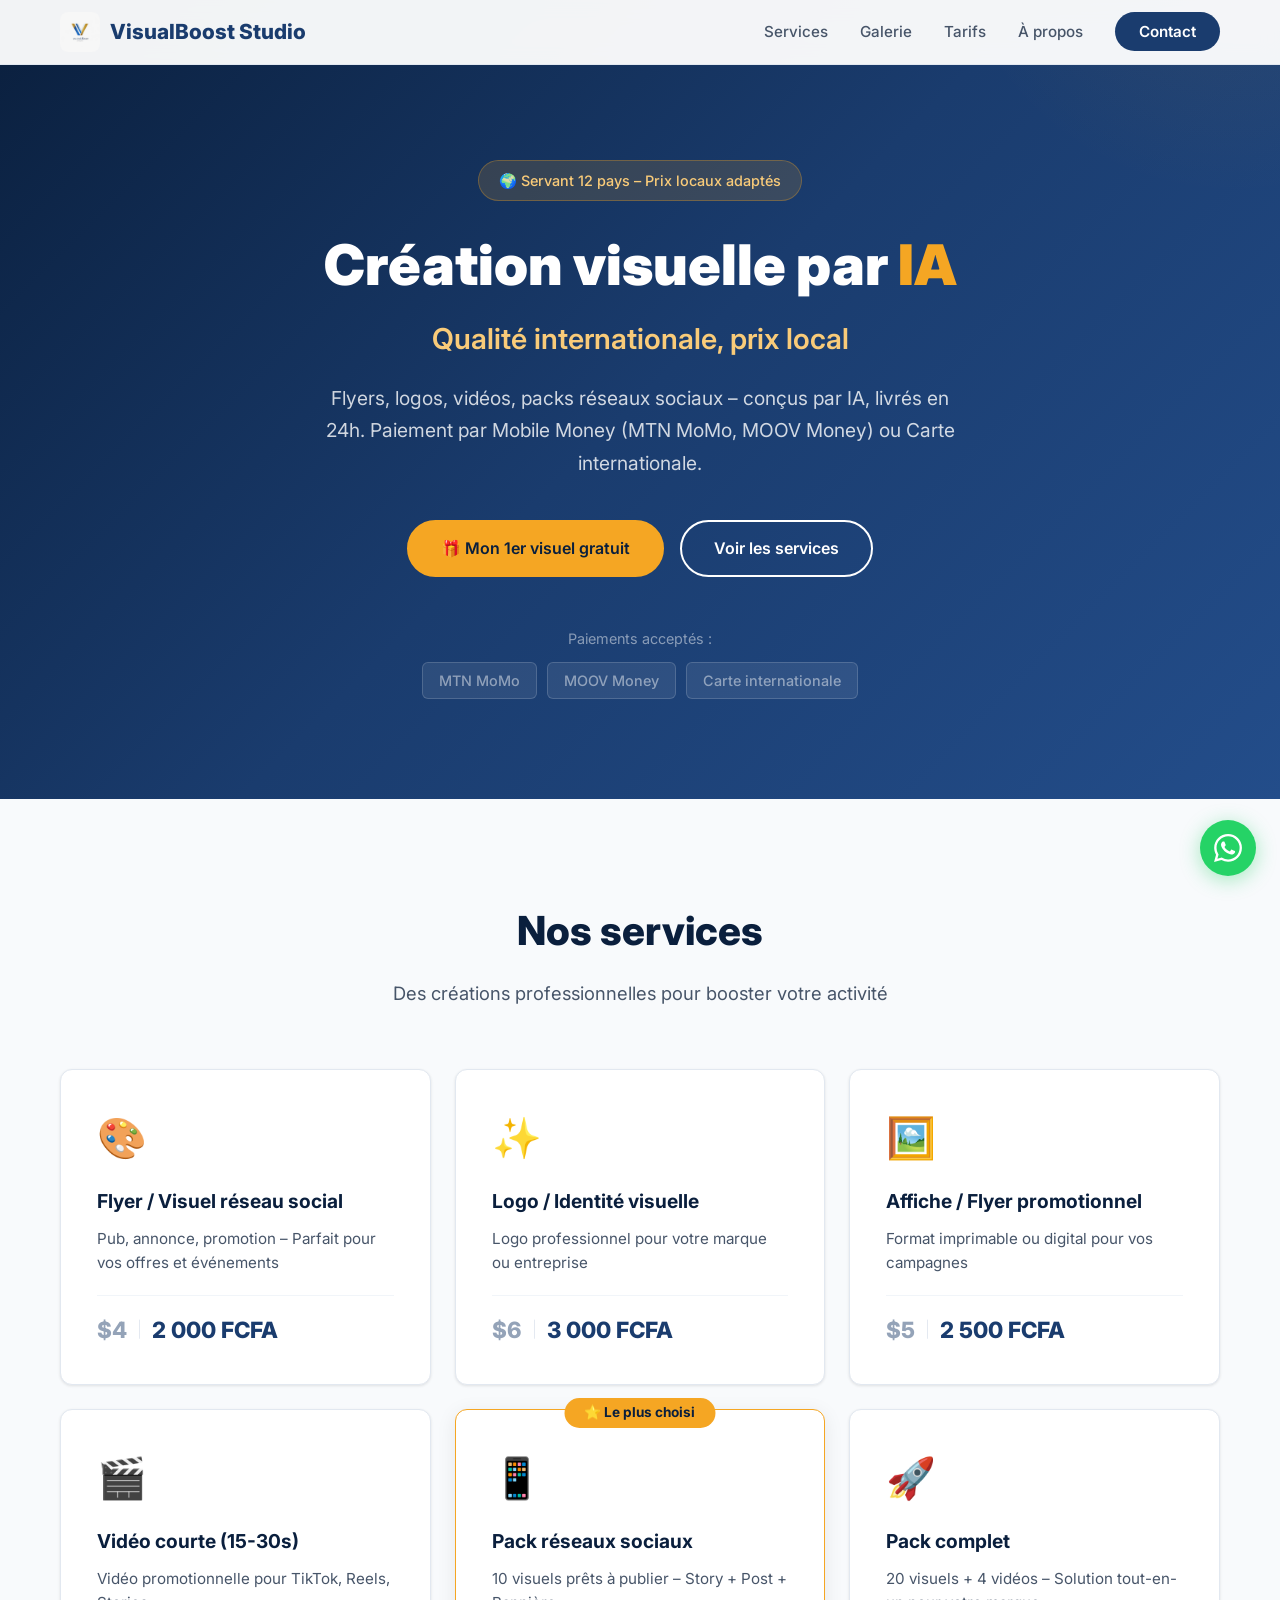
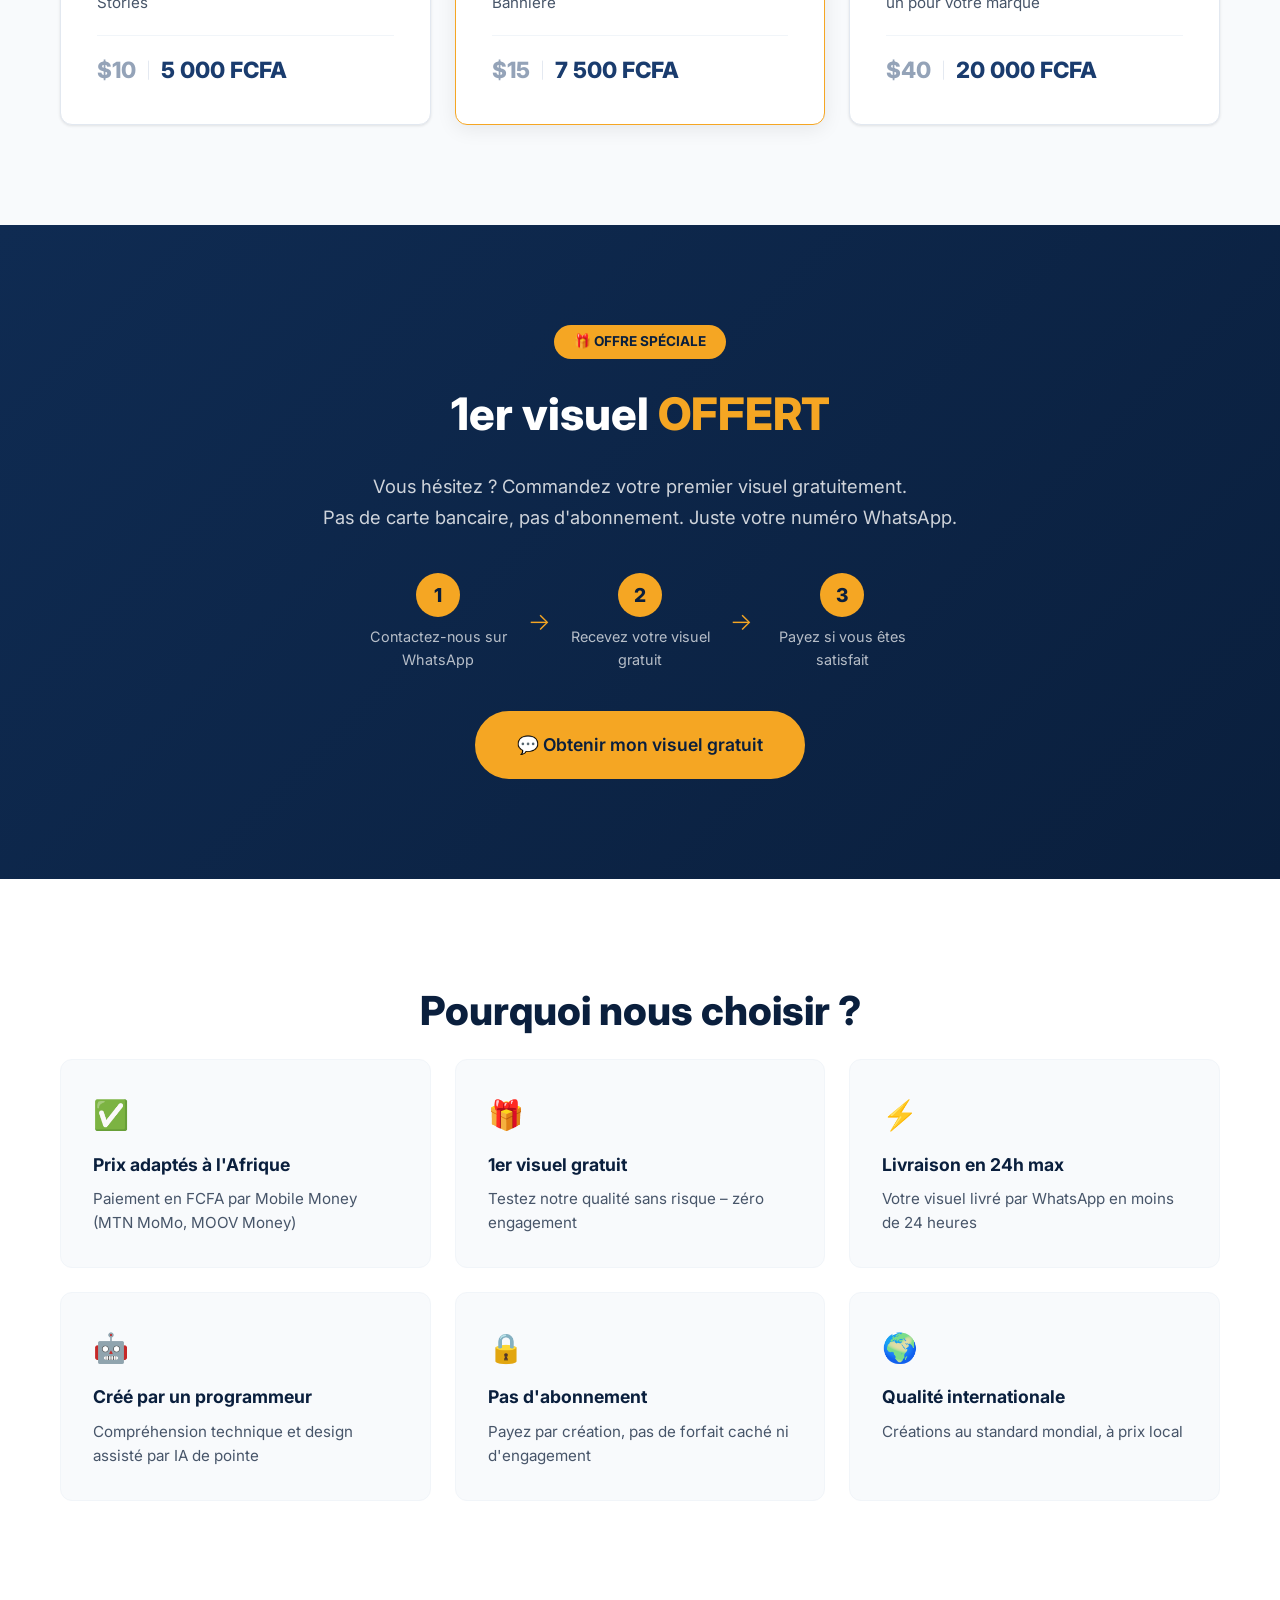
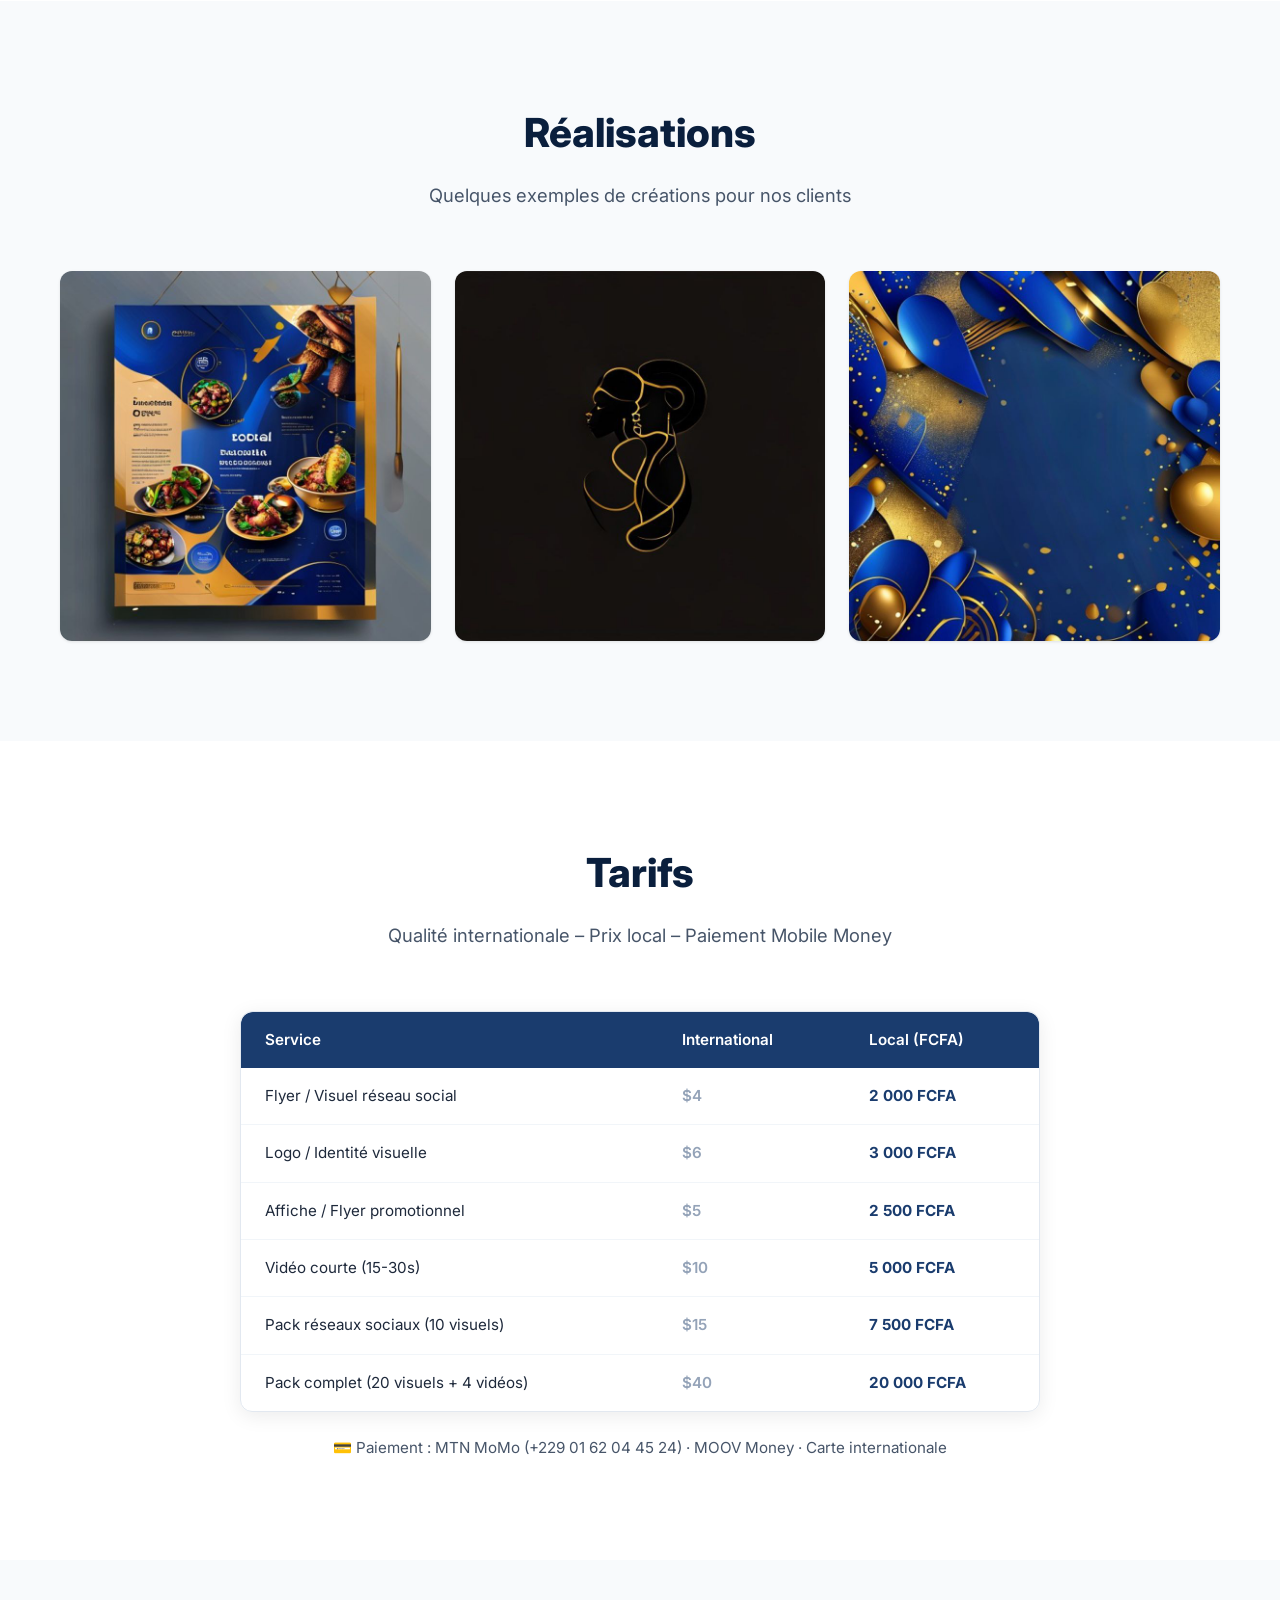
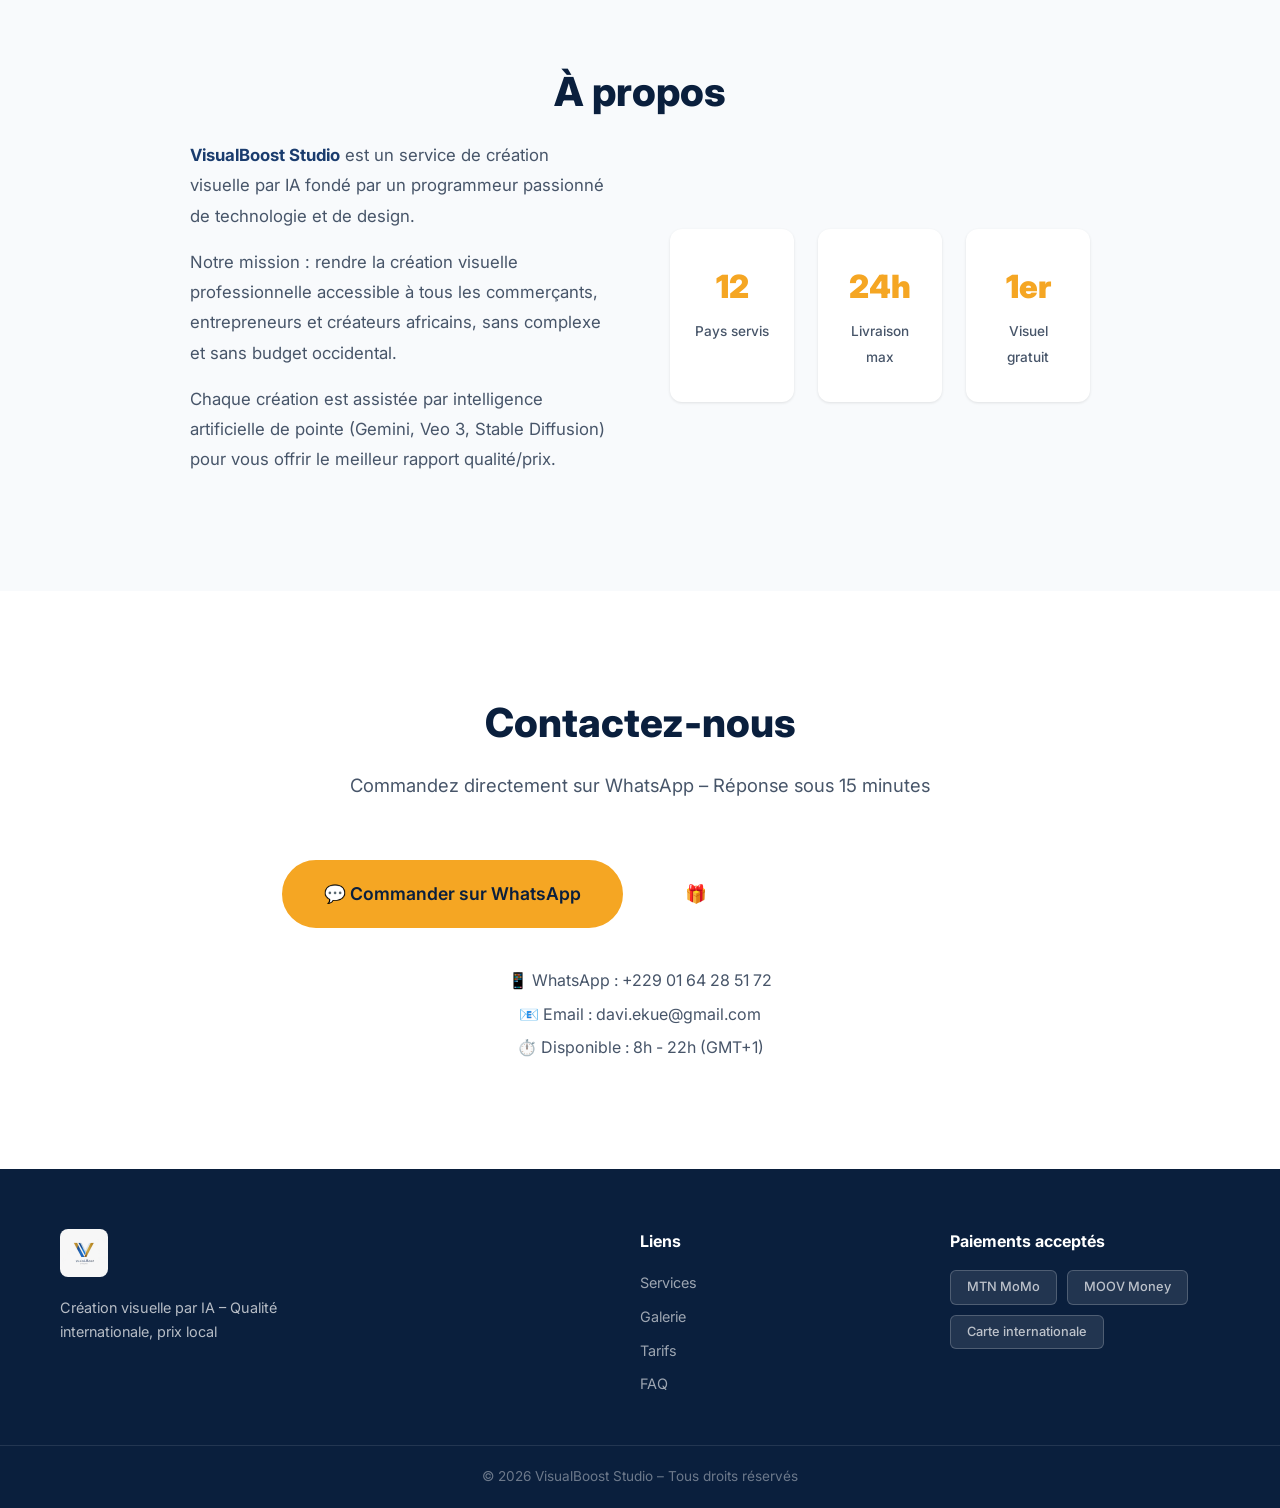
==== commit 34c36284: "Correction moyens de paiement : MTN MoMo, MOOV Money, Carte internationale" ====
--- a/docs/index.html
+++ b/docs/index.html
@@ -4,7 +4,7 @@
   <meta charset="UTF-8">
   <meta name="viewport" content="width=device-width, initial-scale=1.0">
   <title>VisualBoost Studio – Création visuelle par IA</title>
-  <meta name="description" content="Création visuelle par IA – Flyers, logos, vidéos. Qualité internationale, prix local. Paiement Orange Money / MTN. 1er visuel OFFERT.">
+  <meta name="description" content="Création visuelle par IA – Flyers, logos, vidéos. Qualité internationale, prix local. Paiement MTN MoMo / MOOV Money / Carte internationale. 1er visuel OFFERT.">
   <link rel="stylesheet" href="css/style.css">
   <link rel="preconnect" href="https://fonts.googleapis.com">
   <link href="https://fonts.googleapis.com/css2?family=Inter:wght@400;500;600;700;800;900&display=swap" rel="stylesheet">
@@ -39,7 +39,7 @@
       </h1>
       <p class="hero-desc">
         Flyers, logos, vidéos, packs réseaux sociaux – conçus par IA, livrés en 24h.
-        Paiement par Mobile Money (Orange Money, MTN, Wave, Moov).
+        Paiement par Mobile Money (MTN MoMo, MOOV Money) ou Carte internationale.
       </p>
       <div class="hero-actions">
         <a href="https://wa.me/2290164285172?text=Bonjour%20VisualBoost%20Studio%20%F0%9F%91%8B%20Je%20souhaite%20mon%201er%20visuel%20GRATUIT" class="btn btn-primary" target="_blank">
@@ -50,11 +50,8 @@
       <div class="hero-payments">
         <span>Paiements acceptés :</span>
         <div class="payment-icons">
-          <span class="payment-badge">Orange Money</span>
           <span class="payment-badge">MTN MoMo</span>
-          <span class="payment-badge">MoMo Bénin</span>
-          <span class="payment-badge">Wave</span>
-          <span class="payment-badge">Moov</span>
+          <span class="payment-badge">MOOV Money</span>
           <span class="payment-badge">Carte internationale</span>
         </div>
       </div>
@@ -168,7 +165,7 @@
         <div class="why-item">
           <div class="why-icon">✅</div>
           <h3>Prix adaptés à l'Afrique</h3>
-          <p>Paiement en FCFA par Mobile Money (OM, MTN, Wave, Moov)</p>
+          <p>Paiement en FCFA par Mobile Money (MTN MoMo, MOOV Money)</p>
         </div>
         <div class="why-item">
           <div class="why-icon">🎁</div>
@@ -265,7 +262,7 @@
         </table>
       </div>
       <div class="pricing-note">
-        💳 Paiement : Orange Money · MTN MoMo · MoMo Bénin (+229 01 62 04 45 24) · Wave · Moov · Carte internationale
+        💳 Paiement : MTN MoMo (+229 01 62 04 45 24) · MOOV Money · Carte internationale
       </div>
     </div>
   </section>
@@ -348,11 +345,8 @@
       <div class="footer-payments">
         <h4>Paiements acceptés</h4>
         <div class="payment-icons">
-          <span class="payment-badge">Orange Money</span>
           <span class="payment-badge">MTN MoMo</span>
-          <span class="payment-badge">MoMo Bénin</span>
-          <span class="payment-badge">Wave</span>
-          <span class="payment-badge">Moov</span>
+          <span class="payment-badge">MOOV Money</span>
           <span class="payment-badge">Carte internationale</span>
         </div>
       </div>
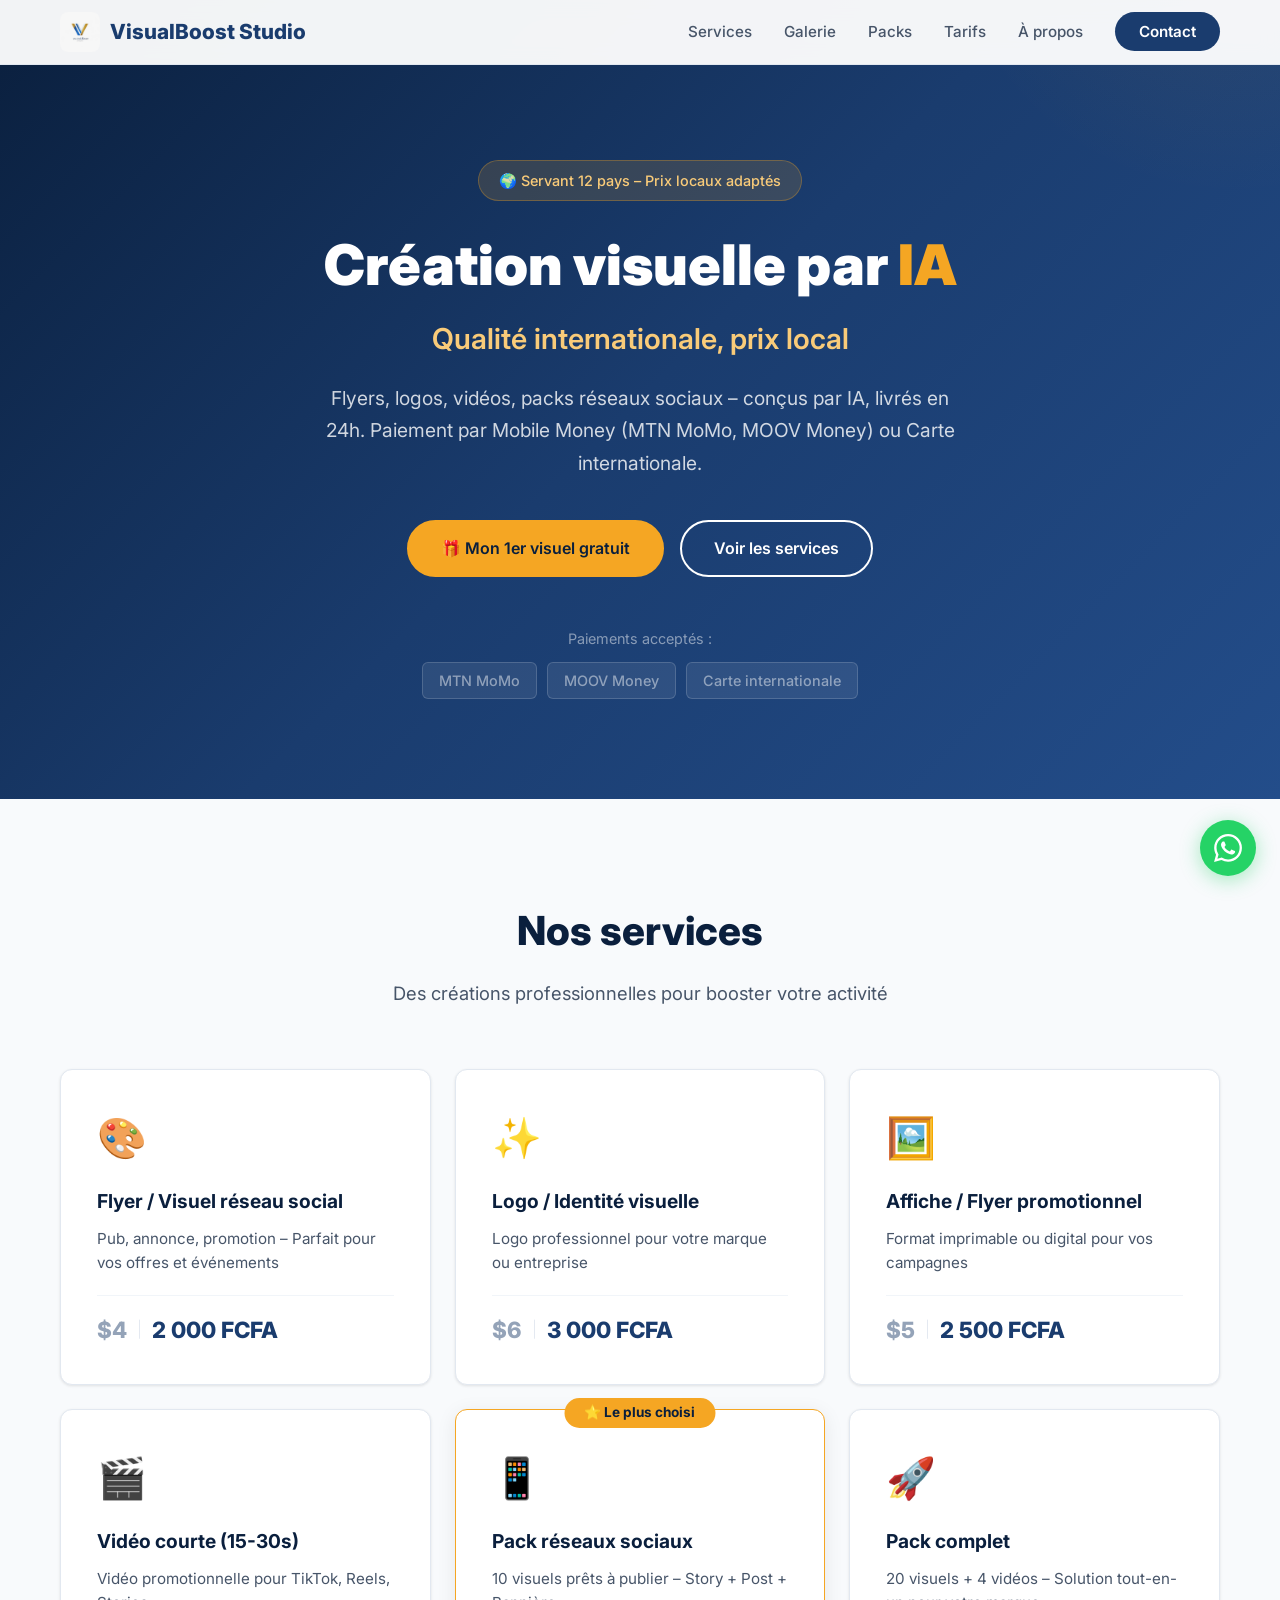
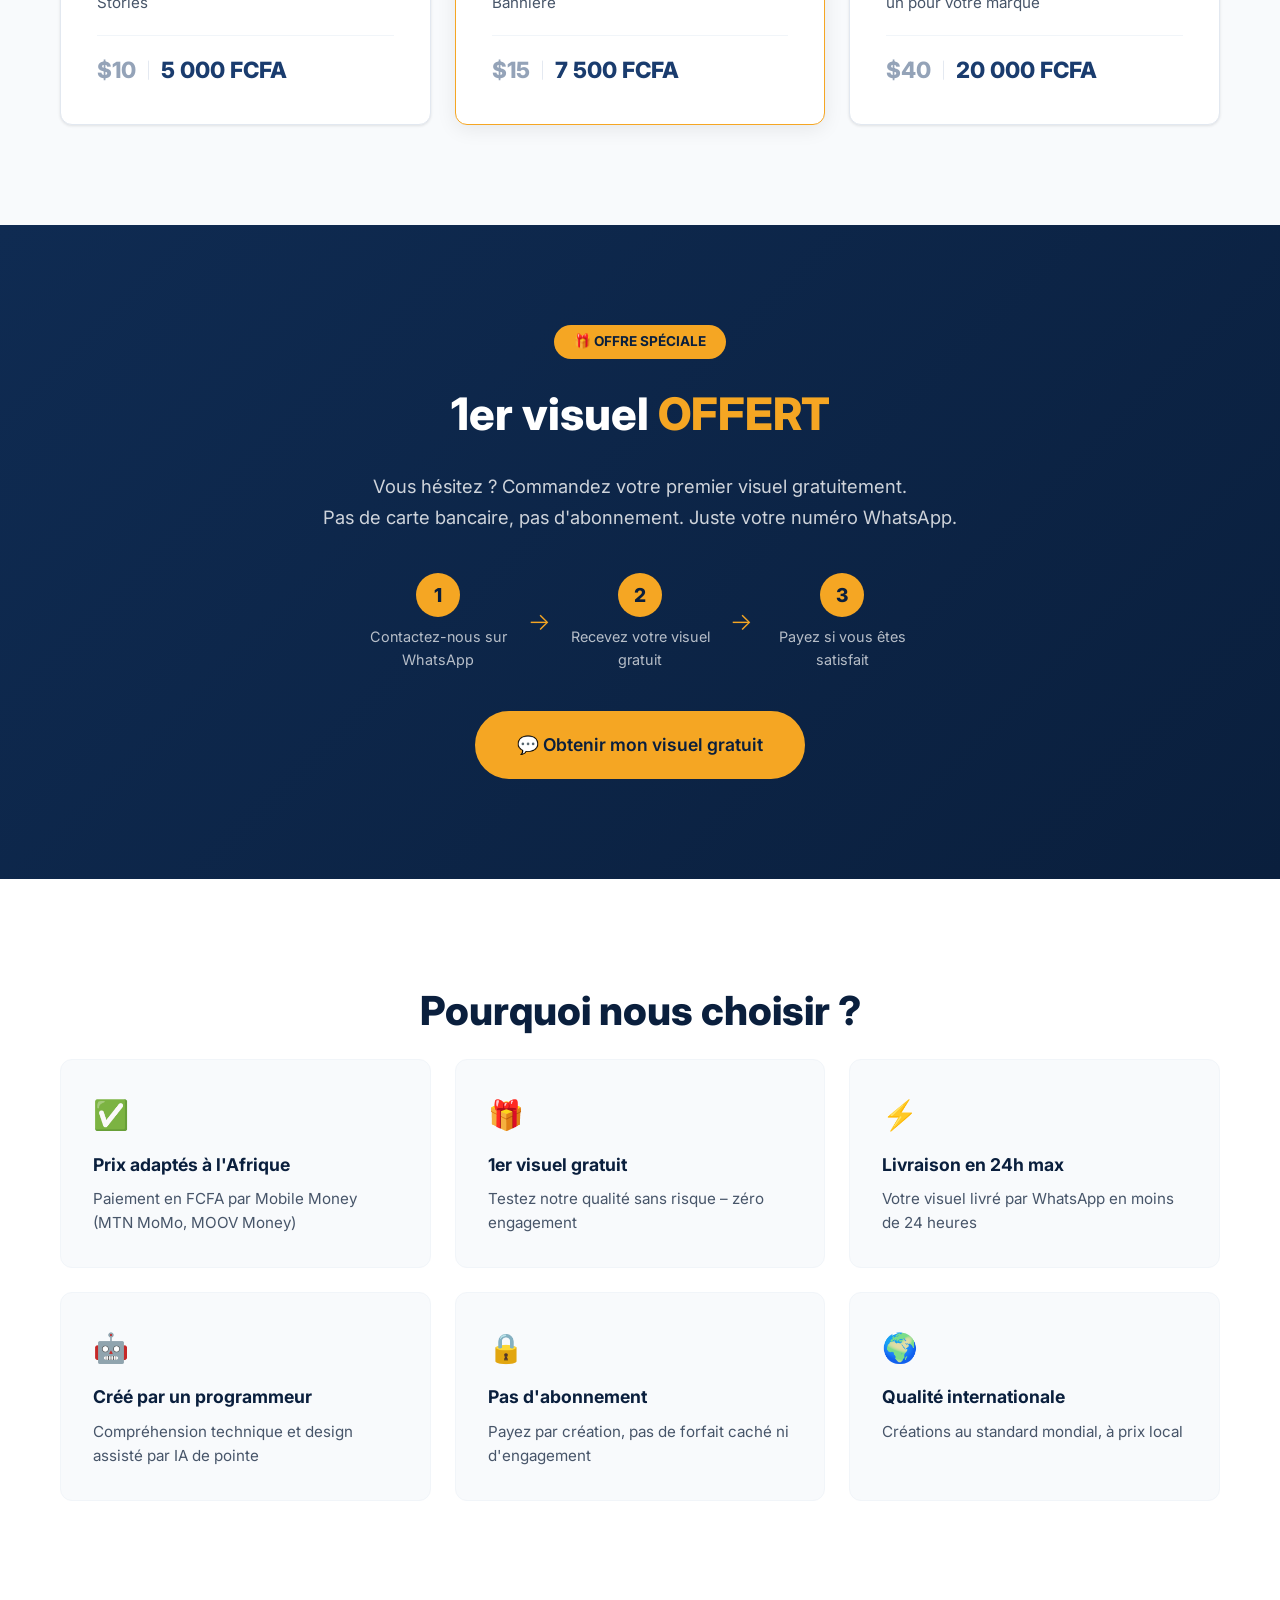
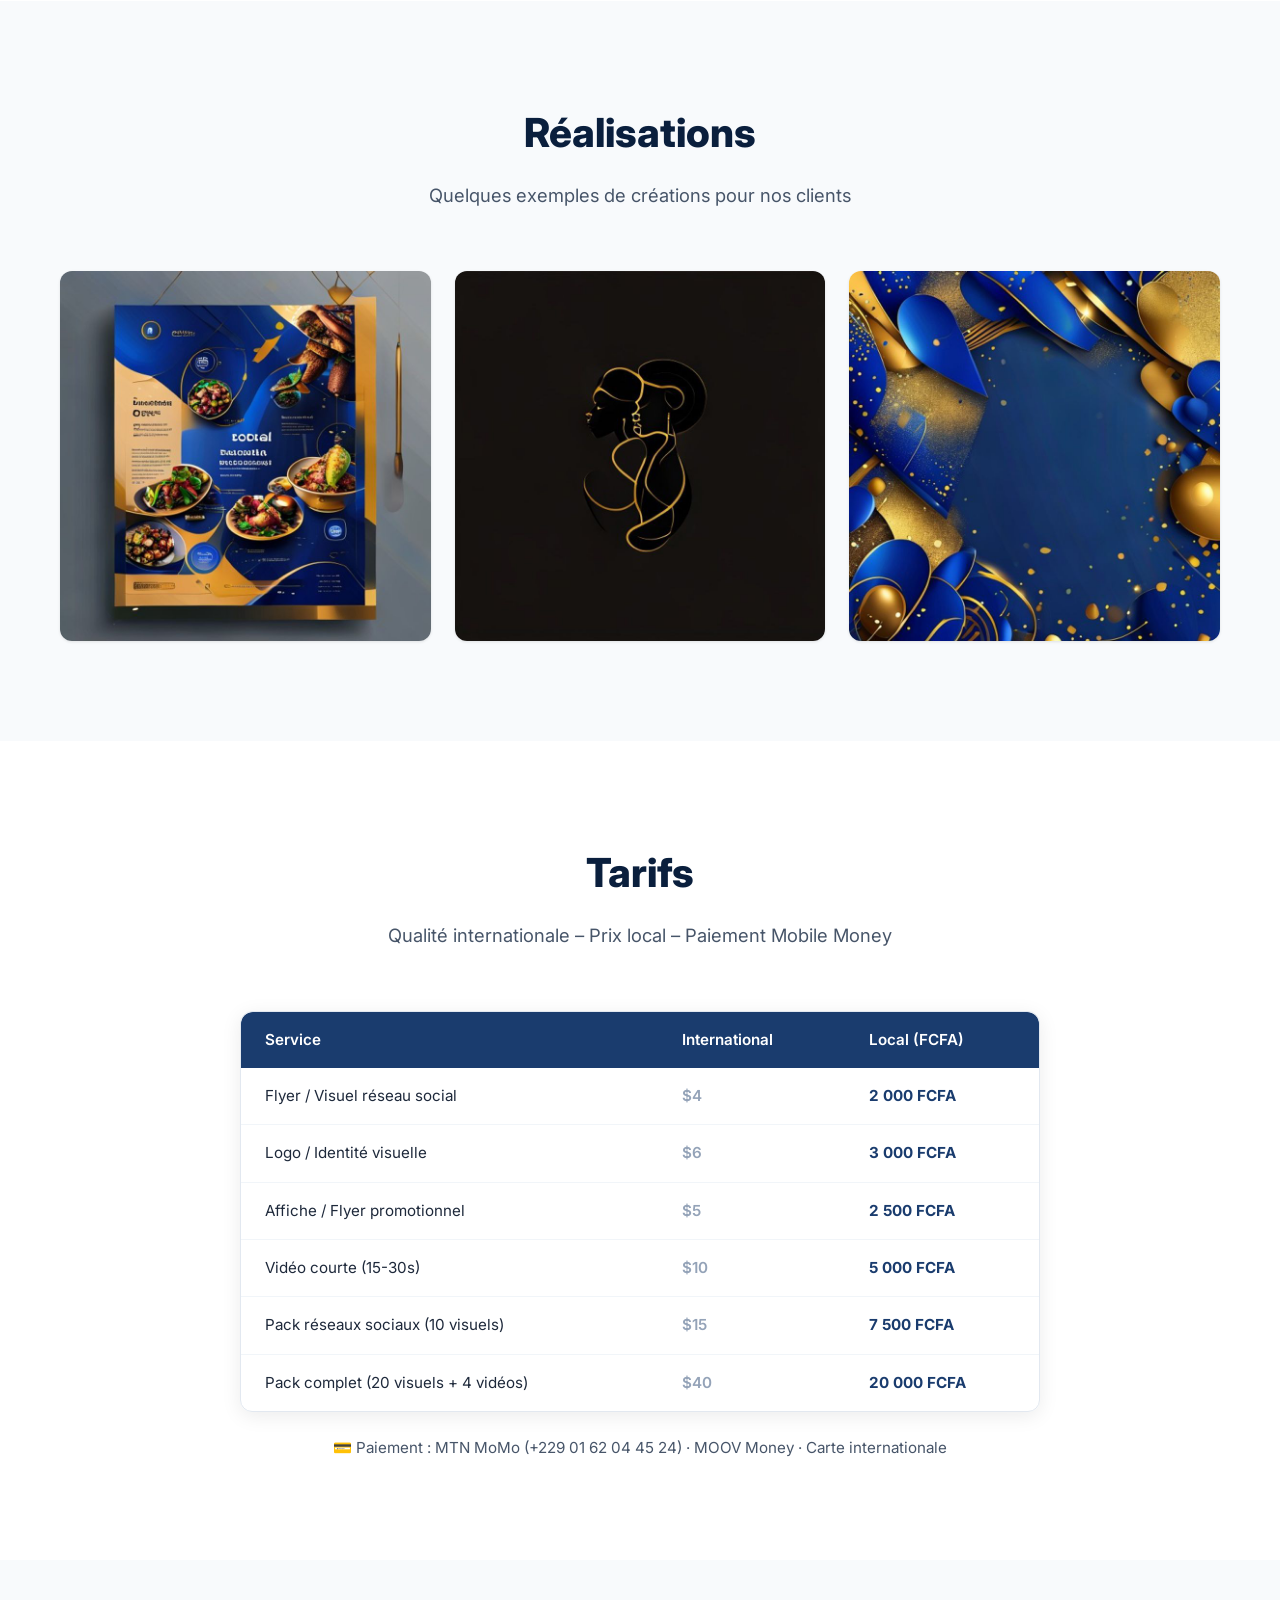
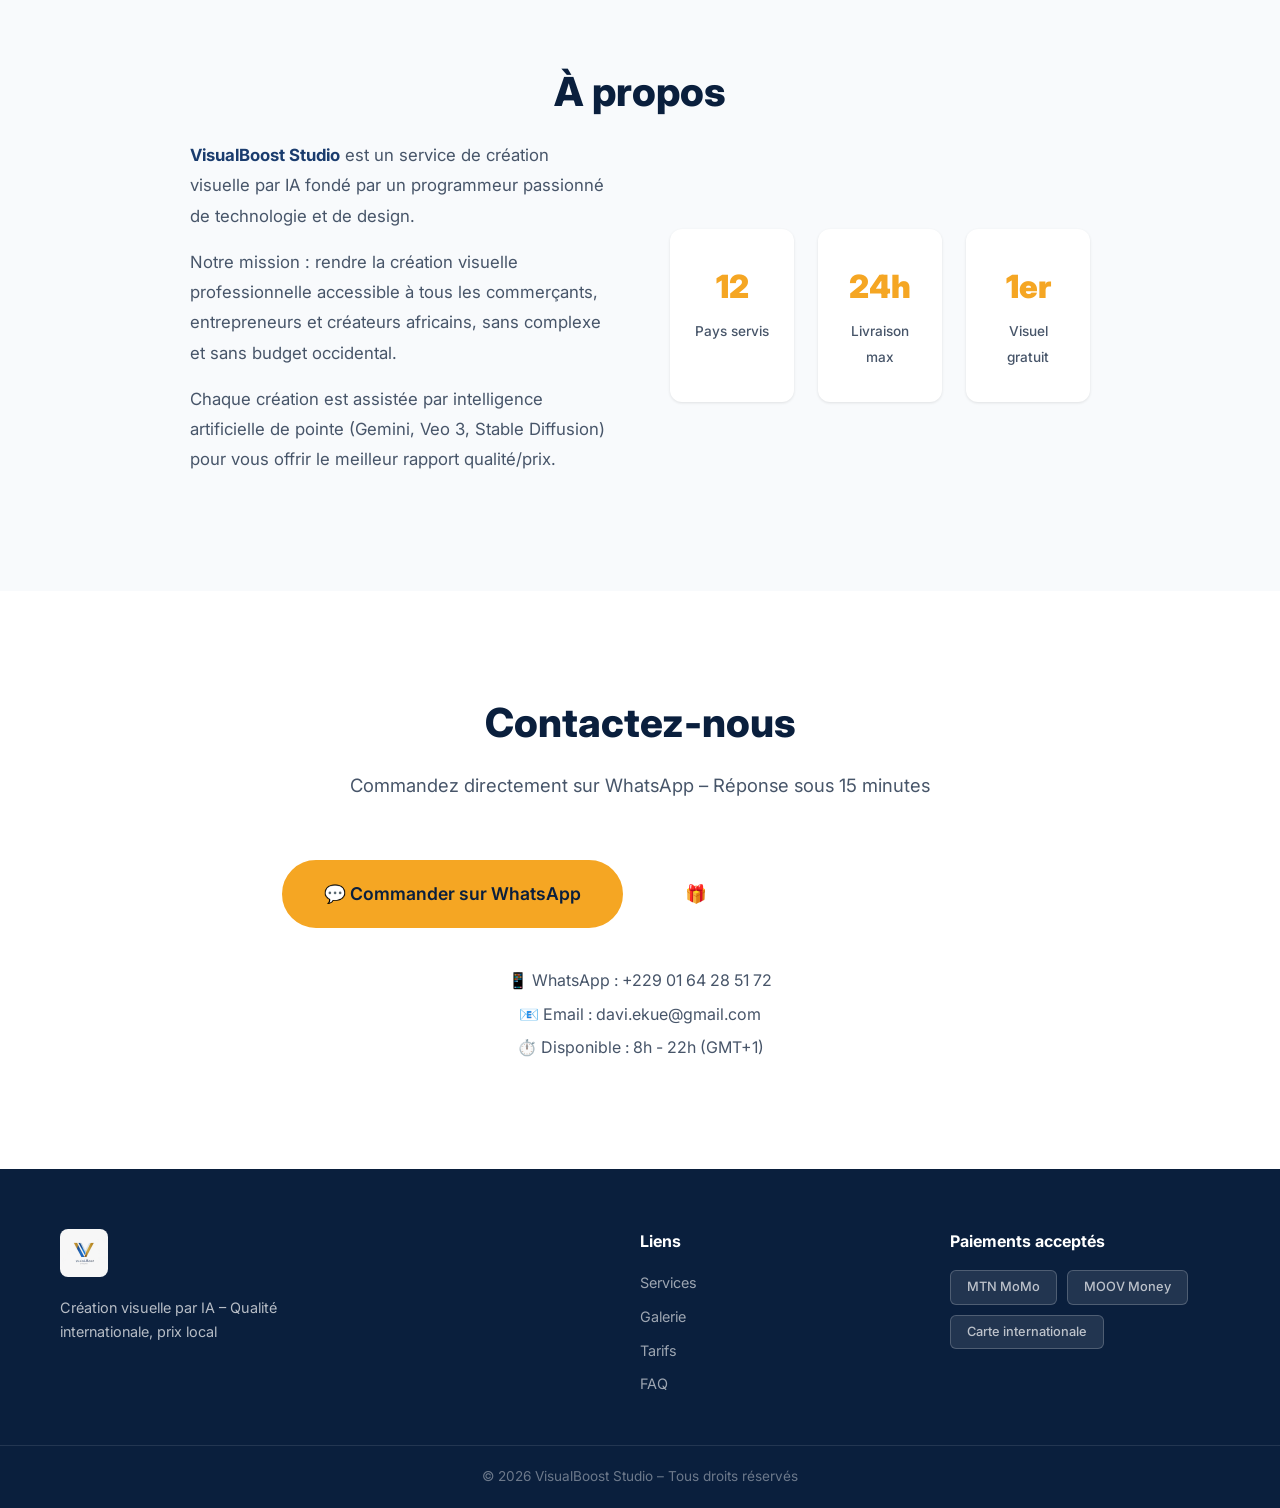
==== commit 6b461ce7: "Pack Rentrée Scolaire 2026 : 20 visuels + page packs sur le site" ====
--- a/docs/index.html
+++ b/docs/index.html
@@ -23,6 +23,7 @@
       <ul class="nav-links">
         <li><a href="#services">Services</a></li>
         <li><a href="#gallery">Galerie</a></li>
+        <li><a href="packs.html">Packs</a></li>
         <li><a href="#pricing">Tarifs</a></li>
         <li><a href="#about">À propos</a></li>
         <li><a href="#contact" class="btn-nav">Contact</a></li>
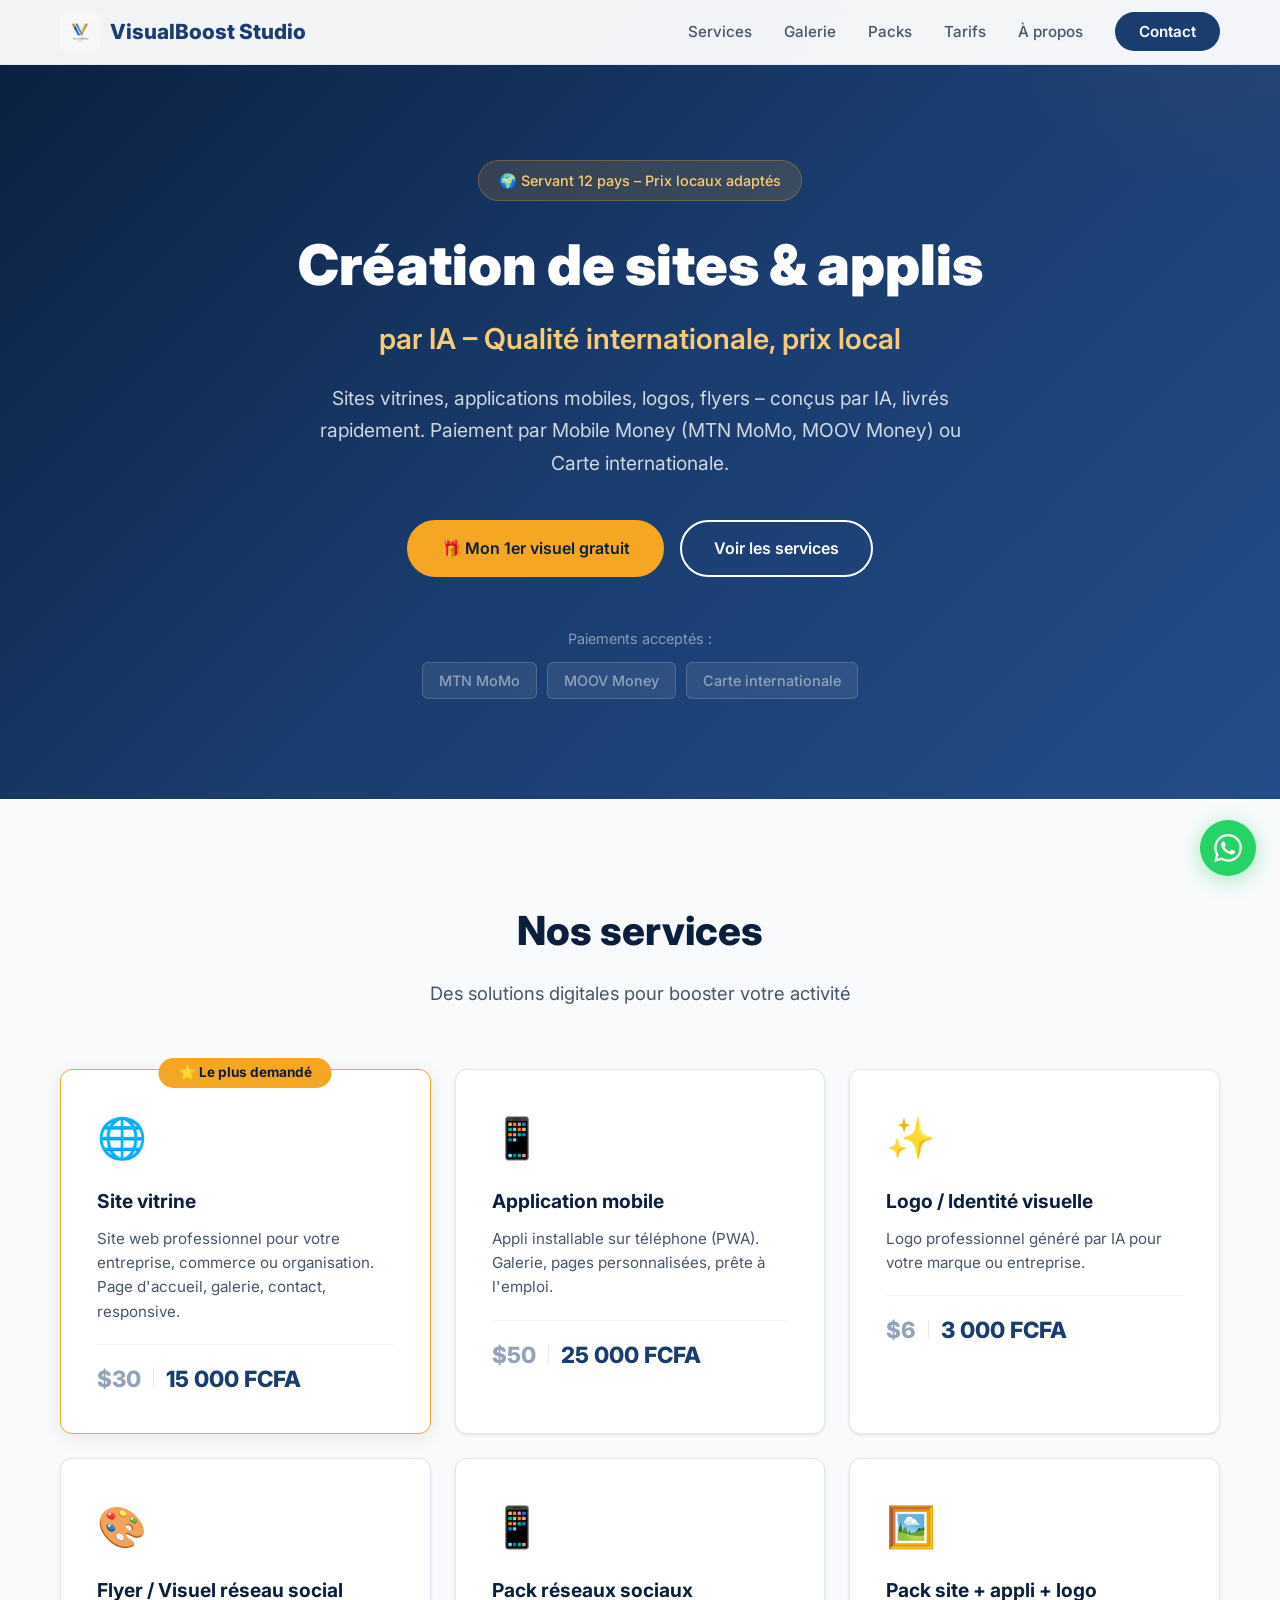
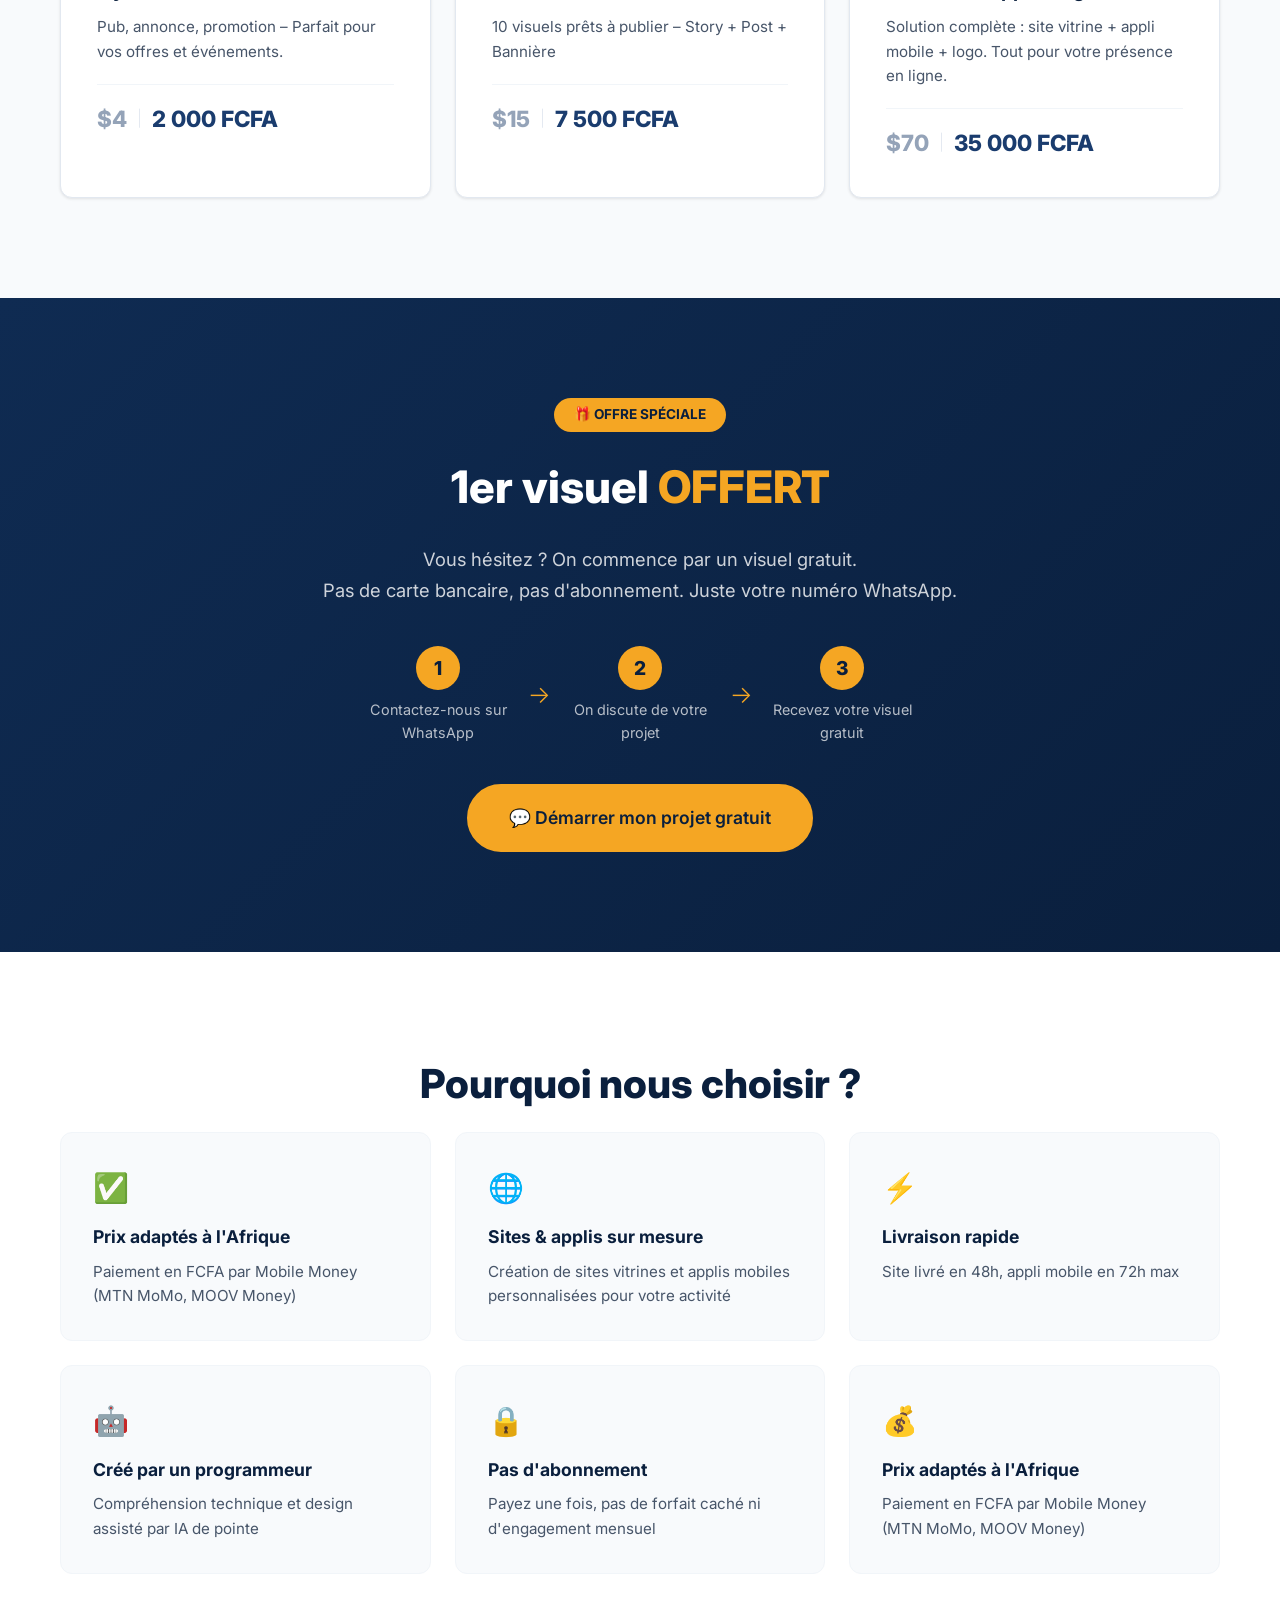
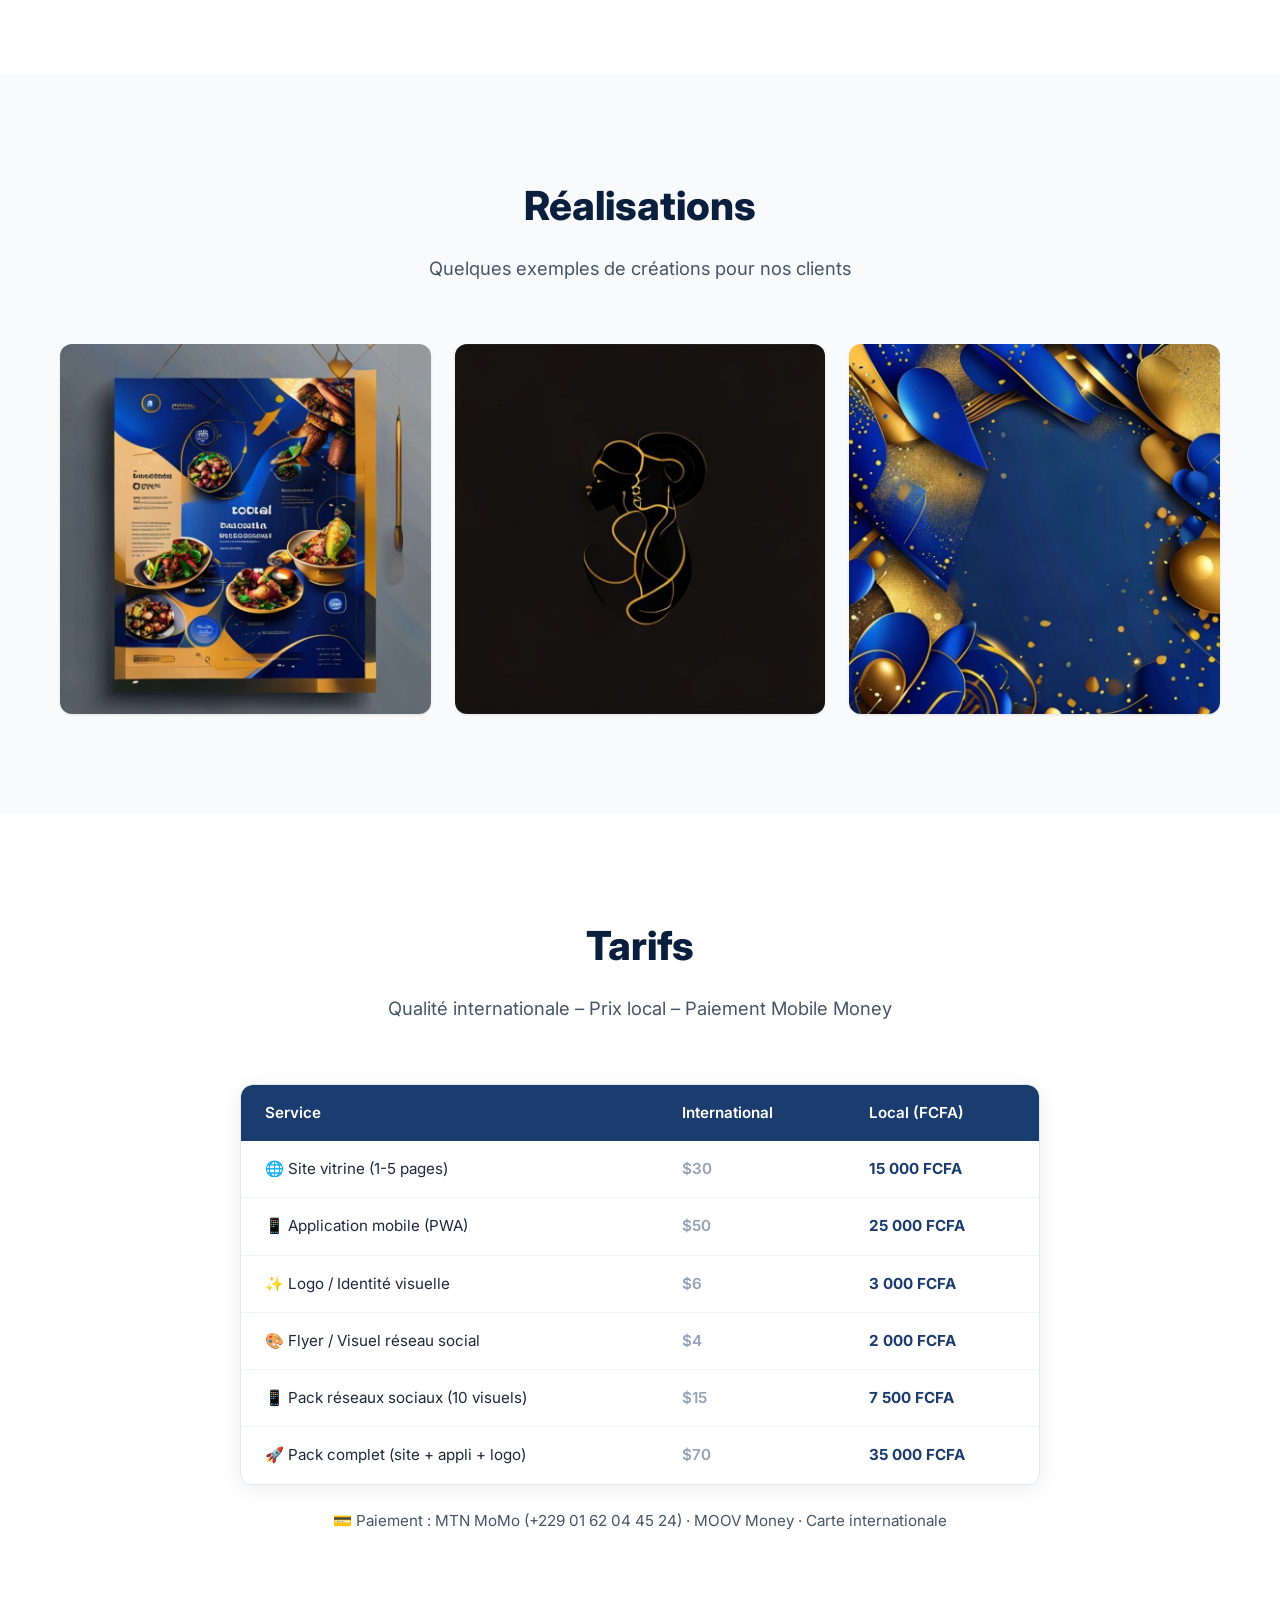
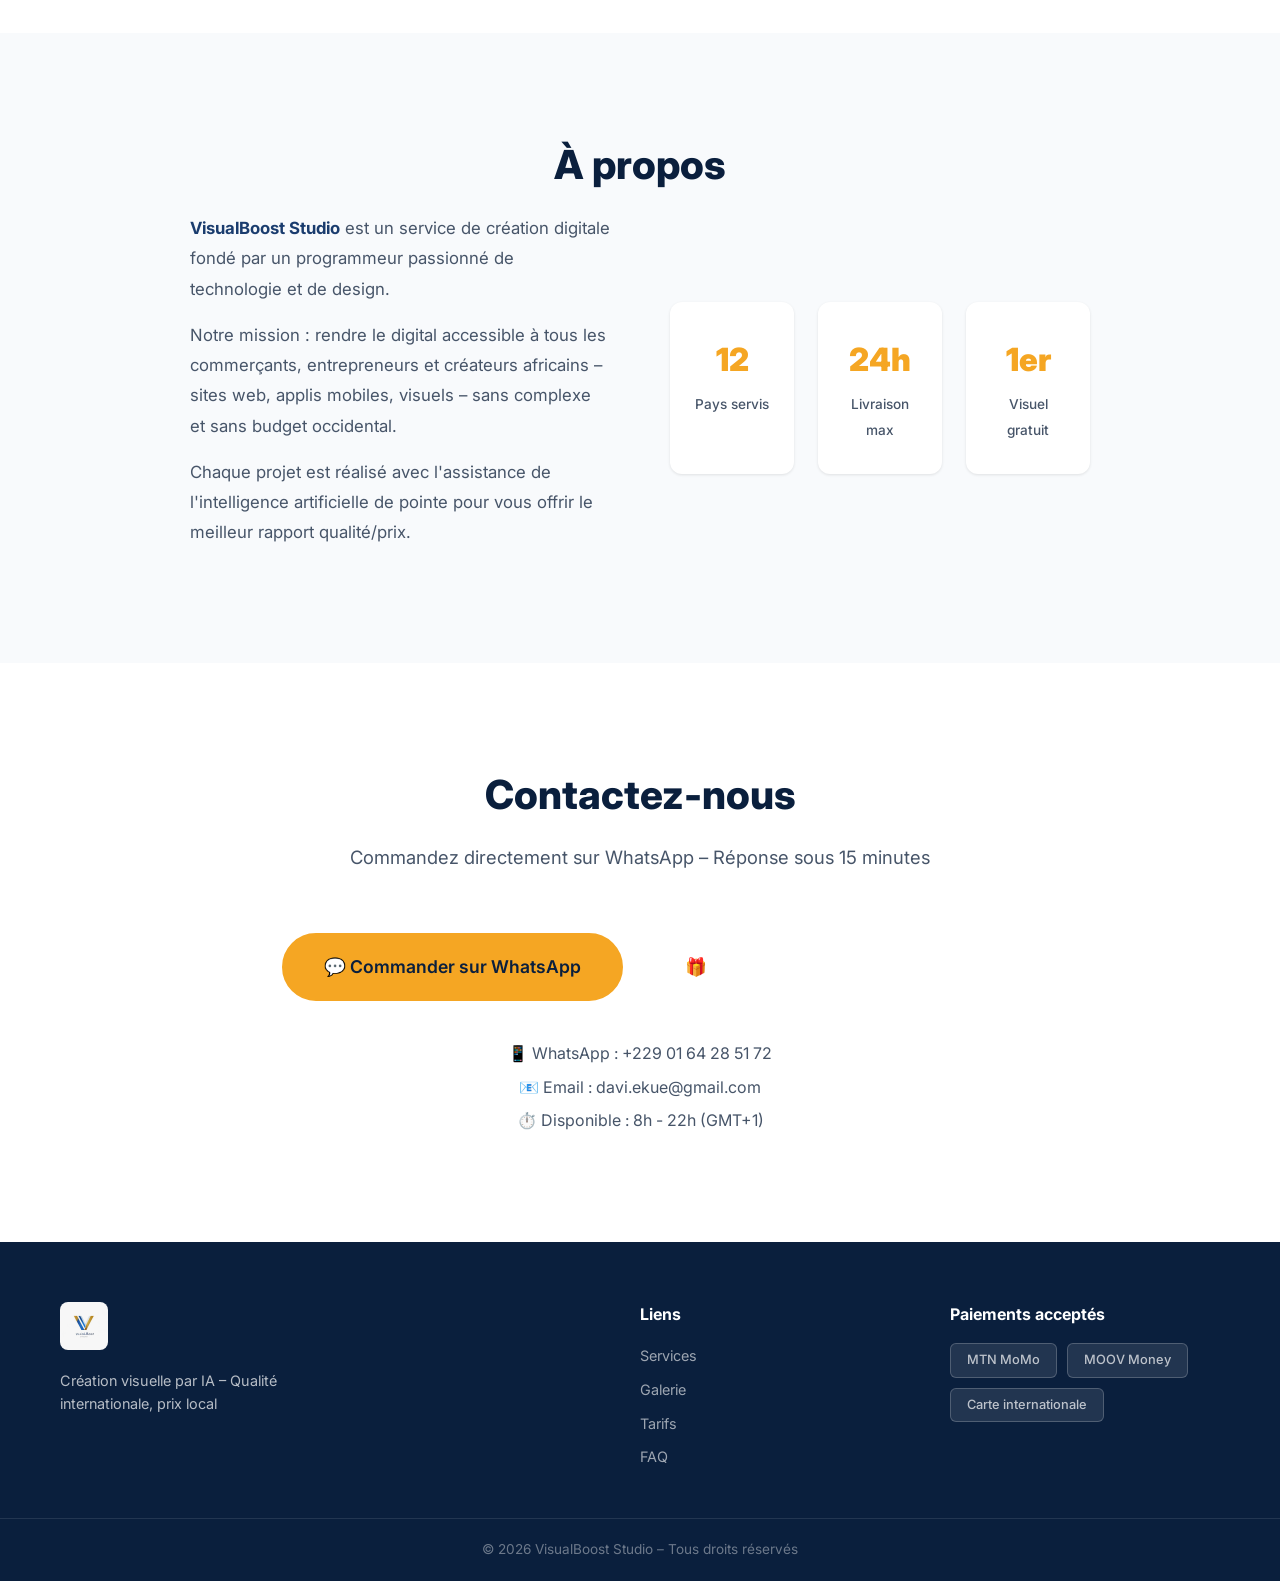
==== commit 58890dfb: "Pivot : nouveau positionnement sites vitrines + applis mobiles. Services et tarifs mis à jour." ====
--- a/docs/index.html
+++ b/docs/index.html
@@ -4,7 +4,7 @@
   <meta charset="UTF-8">
   <meta name="viewport" content="width=device-width, initial-scale=1.0">
   <title>VisualBoost Studio – Création visuelle par IA</title>
-  <meta name="description" content="Création visuelle par IA – Flyers, logos, vidéos. Qualité internationale, prix local. Paiement MTN MoMo / MOOV Money / Carte internationale. 1er visuel OFFERT.">
+  <meta name="description" content="Création de sites vitrines, applis mobiles, logos et visuels par IA. Qualité internationale, prix local. Paiement MTN MoMo / MOOV Money. 1er visuel OFFERT.">
   <link rel="stylesheet" href="css/style.css">
   <link rel="preconnect" href="https://fonts.googleapis.com">
   <link href="https://fonts.googleapis.com/css2?family=Inter:wght@400;500;600;700;800;900&display=swap" rel="stylesheet">
@@ -35,11 +35,11 @@
     <div class="container hero-container">
       <div class="hero-badge">🌍 Servant 12 pays – Prix locaux adaptés</div>
       <h1 class="hero-title">
-        Création visuelle par <span class="highlight">IA</span><br>
-        <span class="hero-sub">Qualité internationale, prix local</span>
+        Création de sites & applis<br>
+        <span class="hero-sub">par IA – Qualité internationale, prix local</span>
       </h1>
       <p class="hero-desc">
-        Flyers, logos, vidéos, packs réseaux sociaux – conçus par IA, livrés en 24h.
+        Sites vitrines, applications mobiles, logos, flyers – conçus par IA, livrés rapidement.
         Paiement par Mobile Money (MTN MoMo, MOOV Money) ou Carte internationale.
       </p>
       <div class="hero-actions">
@@ -62,12 +62,43 @@
   <section id="services" class="section services">
     <div class="container">
       <h2 class="section-title">Nos services</h2>
-      <p class="section-desc">Des créations professionnelles pour booster votre activité</p>
+      <p class="section-desc">Des solutions digitales pour booster votre activité</p>
       <div class="services-grid">
+        <div class="service-card popular">
+          <div class="popular-badge">⭐ Le plus demandé</div>
+          <div class="service-icon">🌐</div>
+          <h3>Site vitrine</h3>
+          <p>Site web professionnel pour votre entreprise, commerce ou organisation. Page d'accueil, galerie, contact, responsive.</p>
+          <div class="service-price">
+            <span class="price-usd">$30</span>
+            <span class="price-sep">|</span>
+            <span class="price-fcfa">15 000 FCFA</span>
+          </div>
+        </div>
+        <div class="service-card">
+          <div class="service-icon">📱</div>
+          <h3>Application mobile</h3>
+          <p>Appli installable sur téléphone (PWA). Galerie, pages personnalisées, prête à l'emploi.</p>
+          <div class="service-price">
+            <span class="price-usd">$50</span>
+            <span class="price-sep">|</span>
+            <span class="price-fcfa">25 000 FCFA</span>
+          </div>
+        </div>
+        <div class="service-card">
+          <div class="service-icon">✨</div>
+          <h3>Logo / Identité visuelle</h3>
+          <p>Logo professionnel généré par IA pour votre marque ou entreprise.</p>
+          <div class="service-price">
+            <span class="price-usd">$6</span>
+            <span class="price-sep">|</span>
+            <span class="price-fcfa">3 000 FCFA</span>
+          </div>
+        </div>
         <div class="service-card">
           <div class="service-icon">🎨</div>
           <h3>Flyer / Visuel réseau social</h3>
-          <p>Pub, annonce, promotion – Parfait pour vos offres et événements</p>
+          <p>Pub, annonce, promotion – Parfait pour vos offres et événements.</p>
           <div class="service-price">
             <span class="price-usd">$4</span>
             <span class="price-sep">|</span>
@@ -75,37 +106,6 @@
           </div>
         </div>
         <div class="service-card">
-          <div class="service-icon">✨</div>
-          <h3>Logo / Identité visuelle</h3>
-          <p>Logo professionnel pour votre marque ou entreprise</p>
-          <div class="service-price">
-            <span class="price-usd">$6</span>
-            <span class="price-sep">|</span>
-            <span class="price-fcfa">3 000 FCFA</span>
-          </div>
-        </div>
-        <div class="service-card">
-          <div class="service-icon">🖼️</div>
-          <h3>Affiche / Flyer promotionnel</h3>
-          <p>Format imprimable ou digital pour vos campagnes</p>
-          <div class="service-price">
-            <span class="price-usd">$5</span>
-            <span class="price-sep">|</span>
-            <span class="price-fcfa">2 500 FCFA</span>
-          </div>
-        </div>
-        <div class="service-card">
-          <div class="service-icon">🎬</div>
-          <h3>Vidéo courte (15-30s)</h3>
-          <p>Vidéo promotionnelle pour TikTok, Reels, Stories</p>
-          <div class="service-price">
-            <span class="price-usd">$10</span>
-            <span class="price-sep">|</span>
-            <span class="price-fcfa">5 000 FCFA</span>
-          </div>
-        </div>
-        <div class="service-card popular">
-          <div class="popular-badge">⭐ Le plus choisi</div>
           <div class="service-icon">📱</div>
           <h3>Pack réseaux sociaux</h3>
           <p>10 visuels prêts à publier – Story + Post + Bannière</p>
@@ -116,13 +116,13 @@
           </div>
         </div>
         <div class="service-card">
-          <div class="service-icon">🚀</div>
-          <h3>Pack complet</h3>
-          <p>20 visuels + 4 vidéos – Solution tout-en-un pour votre marque</p>
-          <div class="service-price">
-            <span class="price-usd">$40</span>
-            <span class="price-sep">|</span>
-            <span class="price-fcfa">20 000 FCFA</span>
+          <div class="service-icon">🖼️</div>
+          <h3>Pack site + appli + logo</h3>
+          <p>Solution complète : site vitrine + appli mobile + logo. Tout pour votre présence en ligne.</p>
+          <div class="service-price">
+            <span class="price-usd">$70</span>
+            <span class="price-sep">|</span>
+            <span class="price-fcfa">35 000 FCFA</span>
           </div>
         </div>
       </div>
@@ -134,7 +134,7 @@
       <div class="offer-badge">🎁 OFFRE SPÉCIALE</div>
       <h2 class="offer-title">1er visuel <span class="highlight">OFFERT</span></h2>
       <p class="offer-desc">
-        Vous hésitez ? Commandez votre premier visuel gratuitement.<br>
+        Vous hésitez ? On commence par un visuel gratuit.<br>
         Pas de carte bancaire, pas d'abonnement. Juste votre numéro WhatsApp.
       </p>
       <div class="offer-steps">
@@ -145,16 +145,16 @@
         <div class="step-arrow">→</div>
         <div class="step">
           <div class="step-num">2</div>
-          <p>Recevez votre visuel gratuit</p>
+          <p>On discute de votre projet</p>
         </div>
         <div class="step-arrow">→</div>
         <div class="step">
           <div class="step-num">3</div>
-          <p>Payez si vous êtes satisfait</p>
+          <p>Recevez votre visuel gratuit</p>
         </div>
       </div>
       <a href="https://wa.me/2290164285172?text=Bonjour%20VisualBoost%20Studio%20%F0%9F%91%8B%20Je%20veux%20mon%201er%20visuel%20gratuit%20!" class="btn btn-primary btn-large" target="_blank">
-        💬 Obtenir mon visuel gratuit
+        💬 Démarrer mon projet gratuit
       </a>
     </div>
   </section>
@@ -169,14 +169,14 @@
           <p>Paiement en FCFA par Mobile Money (MTN MoMo, MOOV Money)</p>
         </div>
         <div class="why-item">
-          <div class="why-icon">🎁</div>
-          <h3>1er visuel gratuit</h3>
-          <p>Testez notre qualité sans risque – zéro engagement</p>
+          <div class="why-icon">🌐</div>
+          <h3>Sites & applis sur mesure</h3>
+          <p>Création de sites vitrines et applis mobiles personnalisées pour votre activité</p>
         </div>
         <div class="why-item">
           <div class="why-icon">⚡</div>
-          <h3>Livraison en 24h max</h3>
-          <p>Votre visuel livré par WhatsApp en moins de 24 heures</p>
+          <h3>Livraison rapide</h3>
+          <p>Site livré en 48h, appli mobile en 72h max</p>
         </div>
         <div class="why-item">
           <div class="why-icon">🤖</div>
@@ -186,12 +186,12 @@
         <div class="why-item">
           <div class="why-icon">🔒</div>
           <h3>Pas d'abonnement</h3>
-          <p>Payez par création, pas de forfait caché ni d'engagement</p>
-        </div>
-        <div class="why-item">
-          <div class="why-icon">🌍</div>
-          <h3>Qualité internationale</h3>
-          <p>Créations au standard mondial, à prix local</p>
+          <p>Payez une fois, pas de forfait caché ni d'engagement mensuel</p>
+        </div>
+        <div class="why-item">
+          <div class="why-icon">💰</div>
+          <h3>Prix adaptés à l'Afrique</h3>
+          <p>Paiement en FCFA par Mobile Money (MTN MoMo, MOOV Money)</p>
         </div>
       </div>
     </div>
@@ -230,34 +230,34 @@
           </thead>
           <tbody>
             <tr>
-              <td>Flyer / Visuel réseau social</td>
+              <td>🌐 Site vitrine (1-5 pages)</td>
+              <td class="price-cell-usd">$30</td>
+              <td class="price-cell-fcfa">15 000 FCFA</td>
+            </tr>
+            <tr>
+              <td>📱 Application mobile (PWA)</td>
+              <td class="price-cell-usd">$50</td>
+              <td class="price-cell-fcfa">25 000 FCFA</td>
+            </tr>
+            <tr>
+              <td>✨ Logo / Identité visuelle</td>
+              <td class="price-cell-usd">$6</td>
+              <td class="price-cell-fcfa">3 000 FCFA</td>
+            </tr>
+            <tr>
+              <td>🎨 Flyer / Visuel réseau social</td>
               <td class="price-cell-usd">$4</td>
               <td class="price-cell-fcfa">2 000 FCFA</td>
             </tr>
             <tr>
-              <td>Logo / Identité visuelle</td>
-              <td class="price-cell-usd">$6</td>
-              <td class="price-cell-fcfa">3 000 FCFA</td>
-            </tr>
-            <tr>
-              <td>Affiche / Flyer promotionnel</td>
-              <td class="price-cell-usd">$5</td>
-              <td class="price-cell-fcfa">2 500 FCFA</td>
-            </tr>
-            <tr>
-              <td>Vidéo courte (15-30s)</td>
-              <td class="price-cell-usd">$10</td>
-              <td class="price-cell-fcfa">5 000 FCFA</td>
-            </tr>
-            <tr>
-              <td>Pack réseaux sociaux (10 visuels)</td>
+              <td>📱 Pack réseaux sociaux (10 visuels)</td>
               <td class="price-cell-usd">$15</td>
               <td class="price-cell-fcfa">7 500 FCFA</td>
             </tr>
             <tr>
-              <td>Pack complet (20 visuels + 4 vidéos)</td>
-              <td class="price-cell-usd">$40</td>
-              <td class="price-cell-fcfa">20 000 FCFA</td>
+              <td>🚀 Pack complet (site + appli + logo)</td>
+              <td class="price-cell-usd">$70</td>
+              <td class="price-cell-fcfa">35 000 FCFA</td>
             </tr>
           </tbody>
         </table>
@@ -274,18 +274,17 @@
       <div class="about-content">
         <div class="about-text">
           <p>
-            <strong>VisualBoost Studio</strong> est un service de création visuelle par IA
+            <strong>VisualBoost Studio</strong> est un service de création digitale
             fondé par un programmeur passionné de technologie et de design.
           </p>
           <p>
-            Notre mission : rendre la création visuelle professionnelle accessible
-            à tous les commerçants, entrepreneurs et créateurs africains, sans
-            complexe et sans budget occidental.
+            Notre mission : rendre le digital accessible à tous les commerçants,
+            entrepreneurs et créateurs africains – sites web, applis mobiles,
+            visuels – sans complexe et sans budget occidental.
           </p>
           <p>
-            Chaque création est assistée par intelligence artificielle de pointe
-            (Gemini, Veo 3, Stable Diffusion) pour vous offrir le meilleur
-            rapport qualité/prix.
+            Chaque projet est réalisé avec l'assistance de l'intelligence artificielle
+            de pointe pour vous offrir le meilleur rapport qualité/prix.
           </p>
         </div>
         <div class="about-stats">
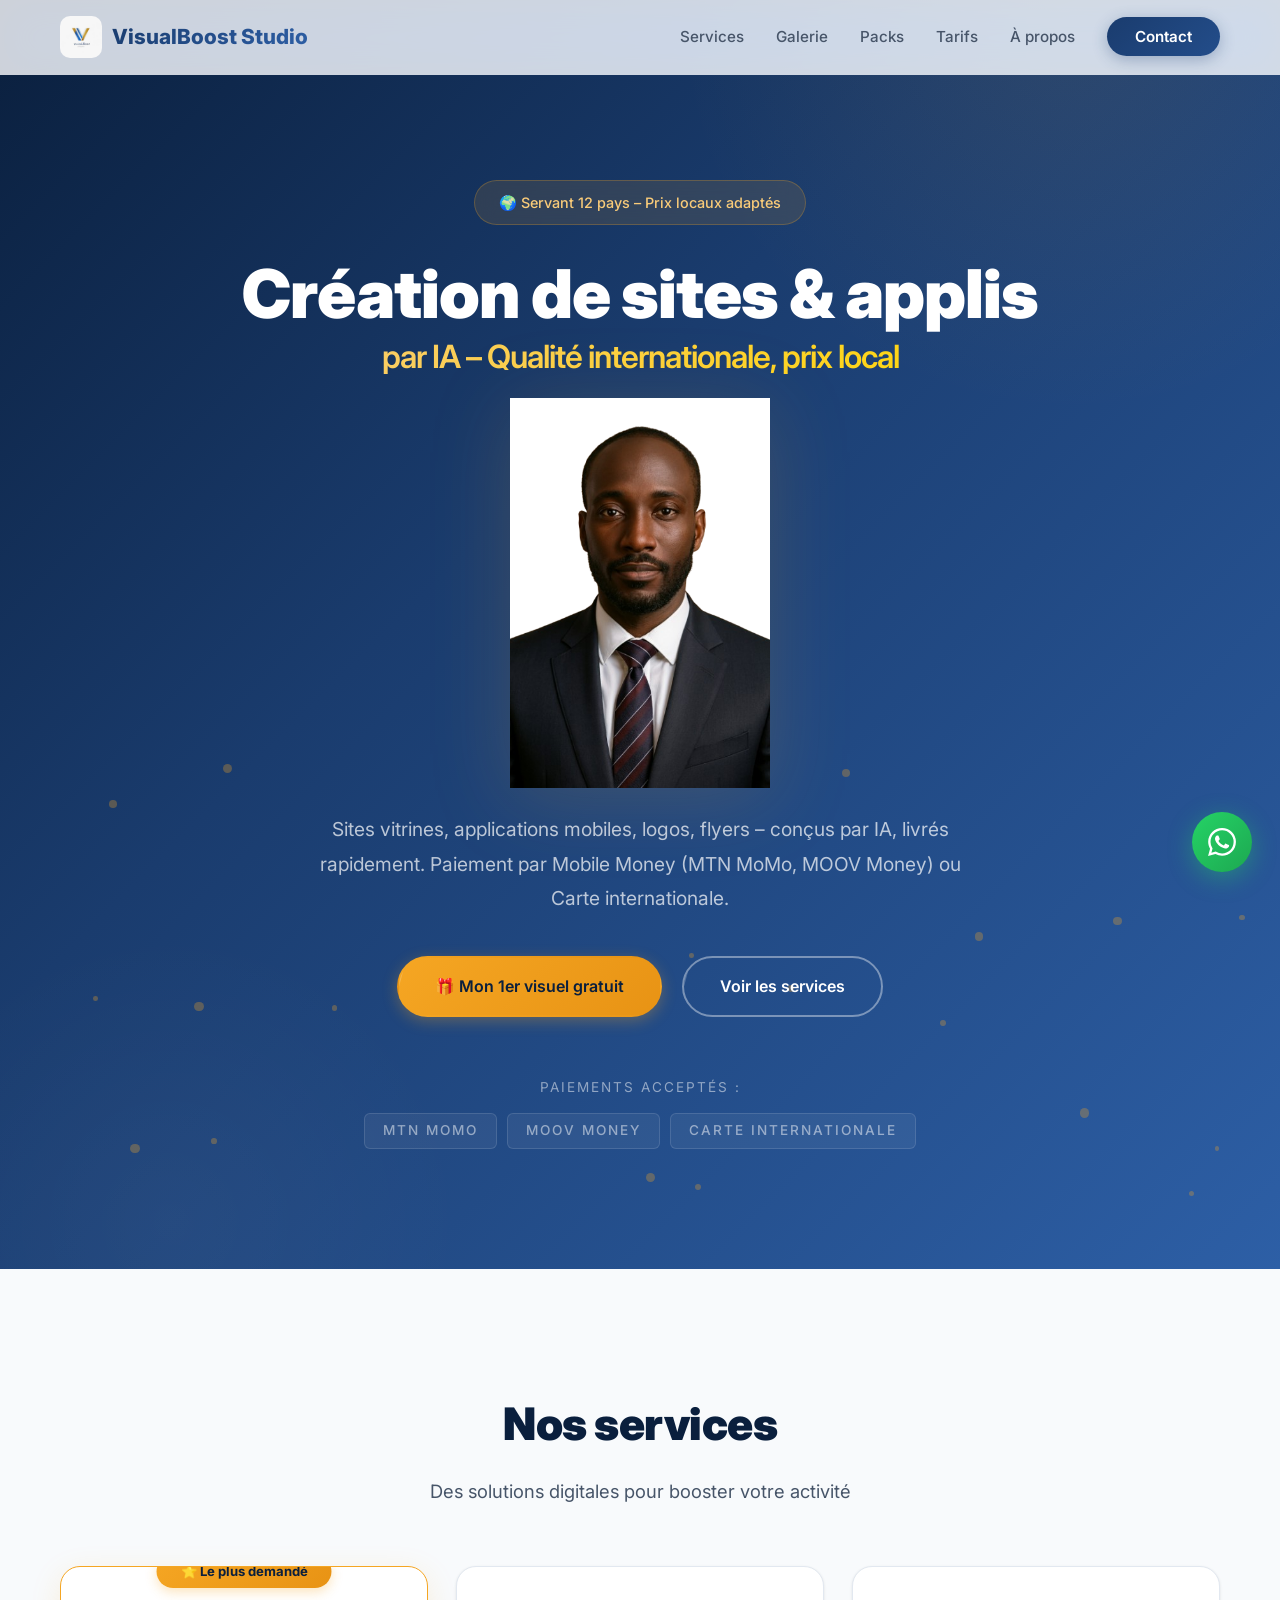
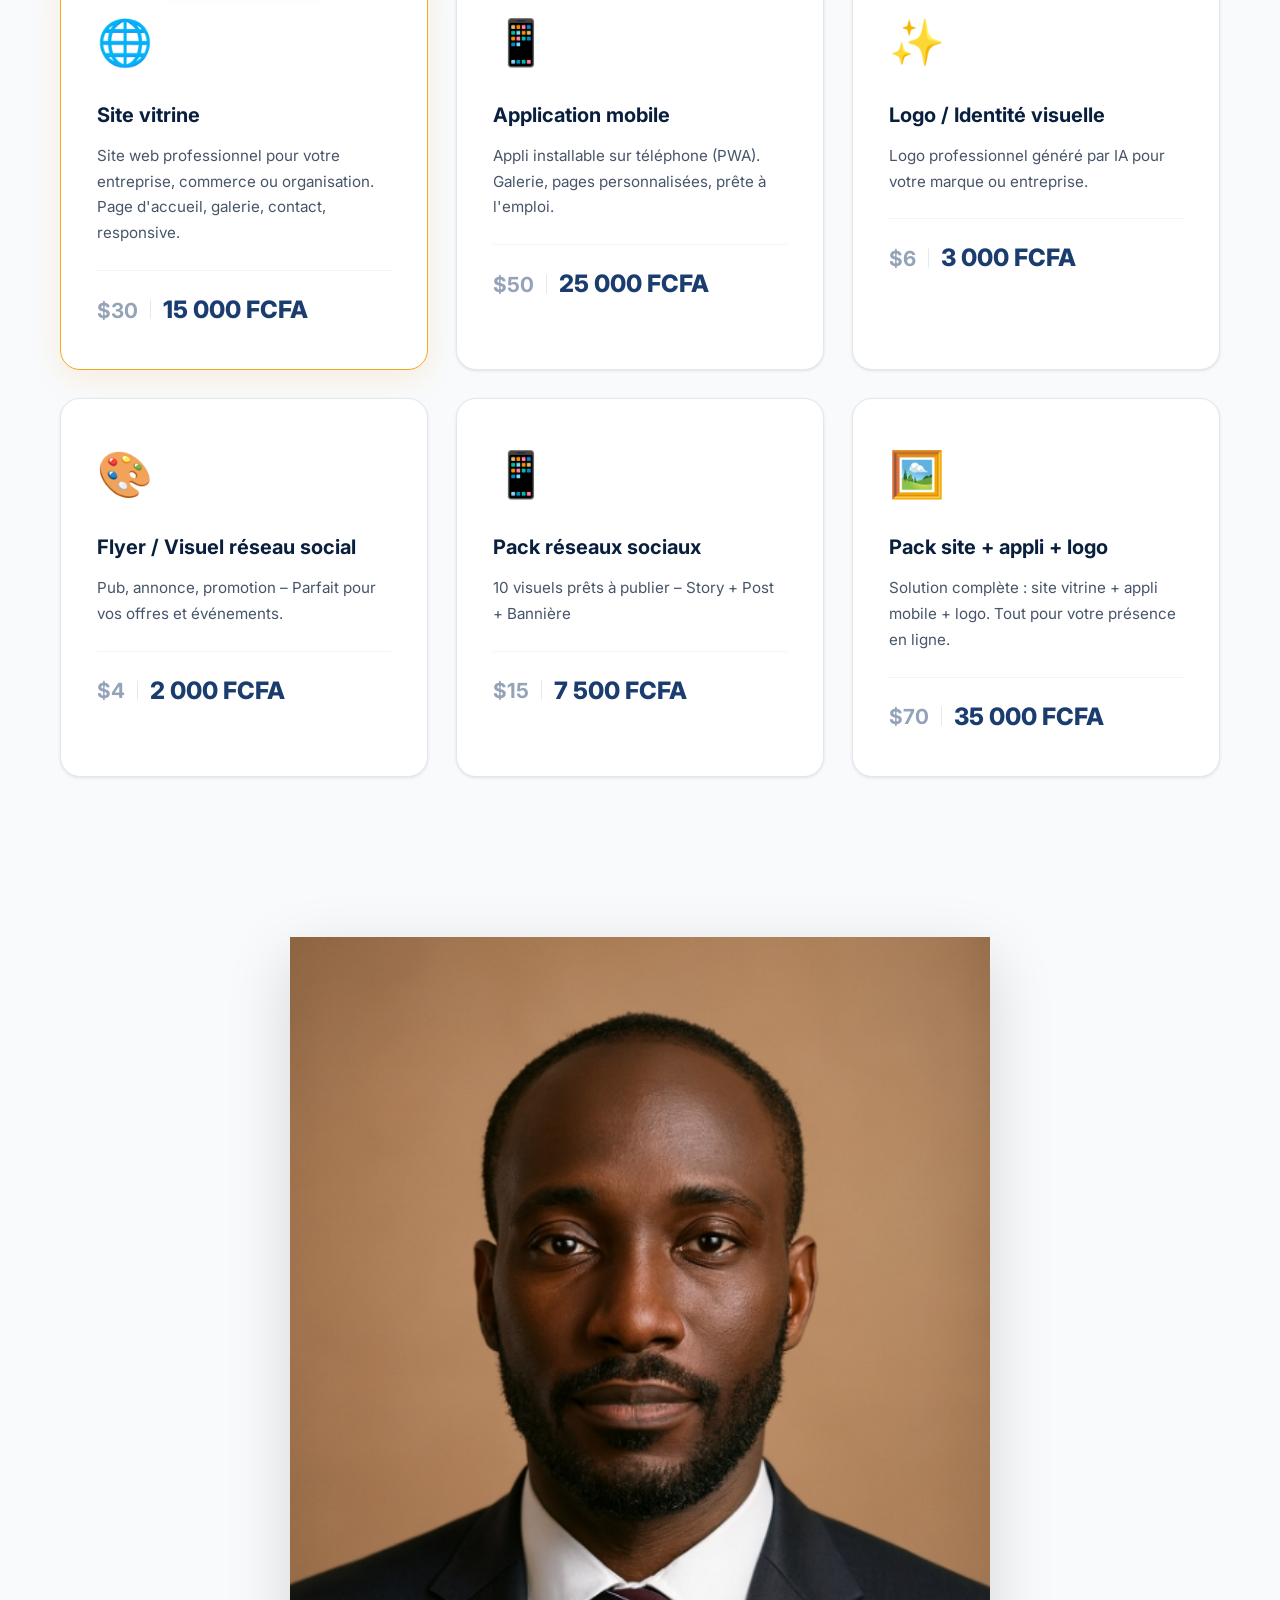
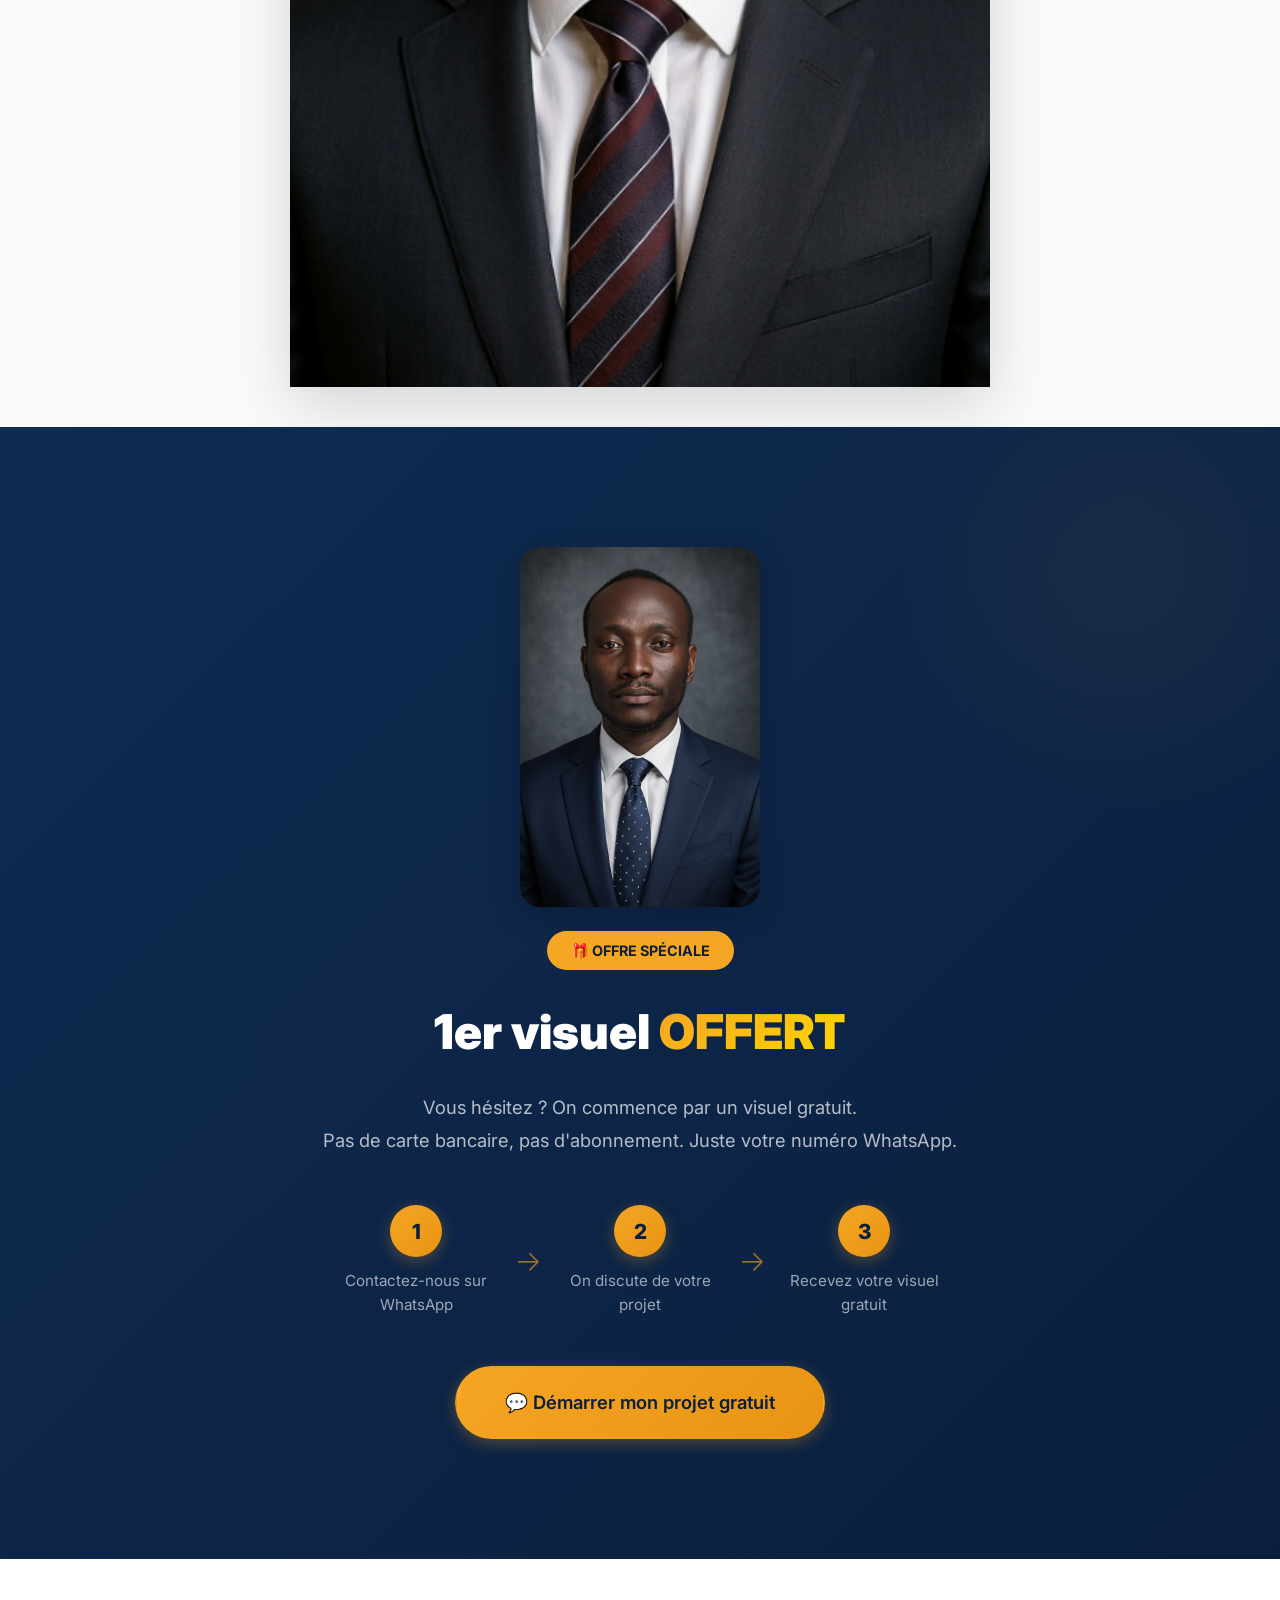
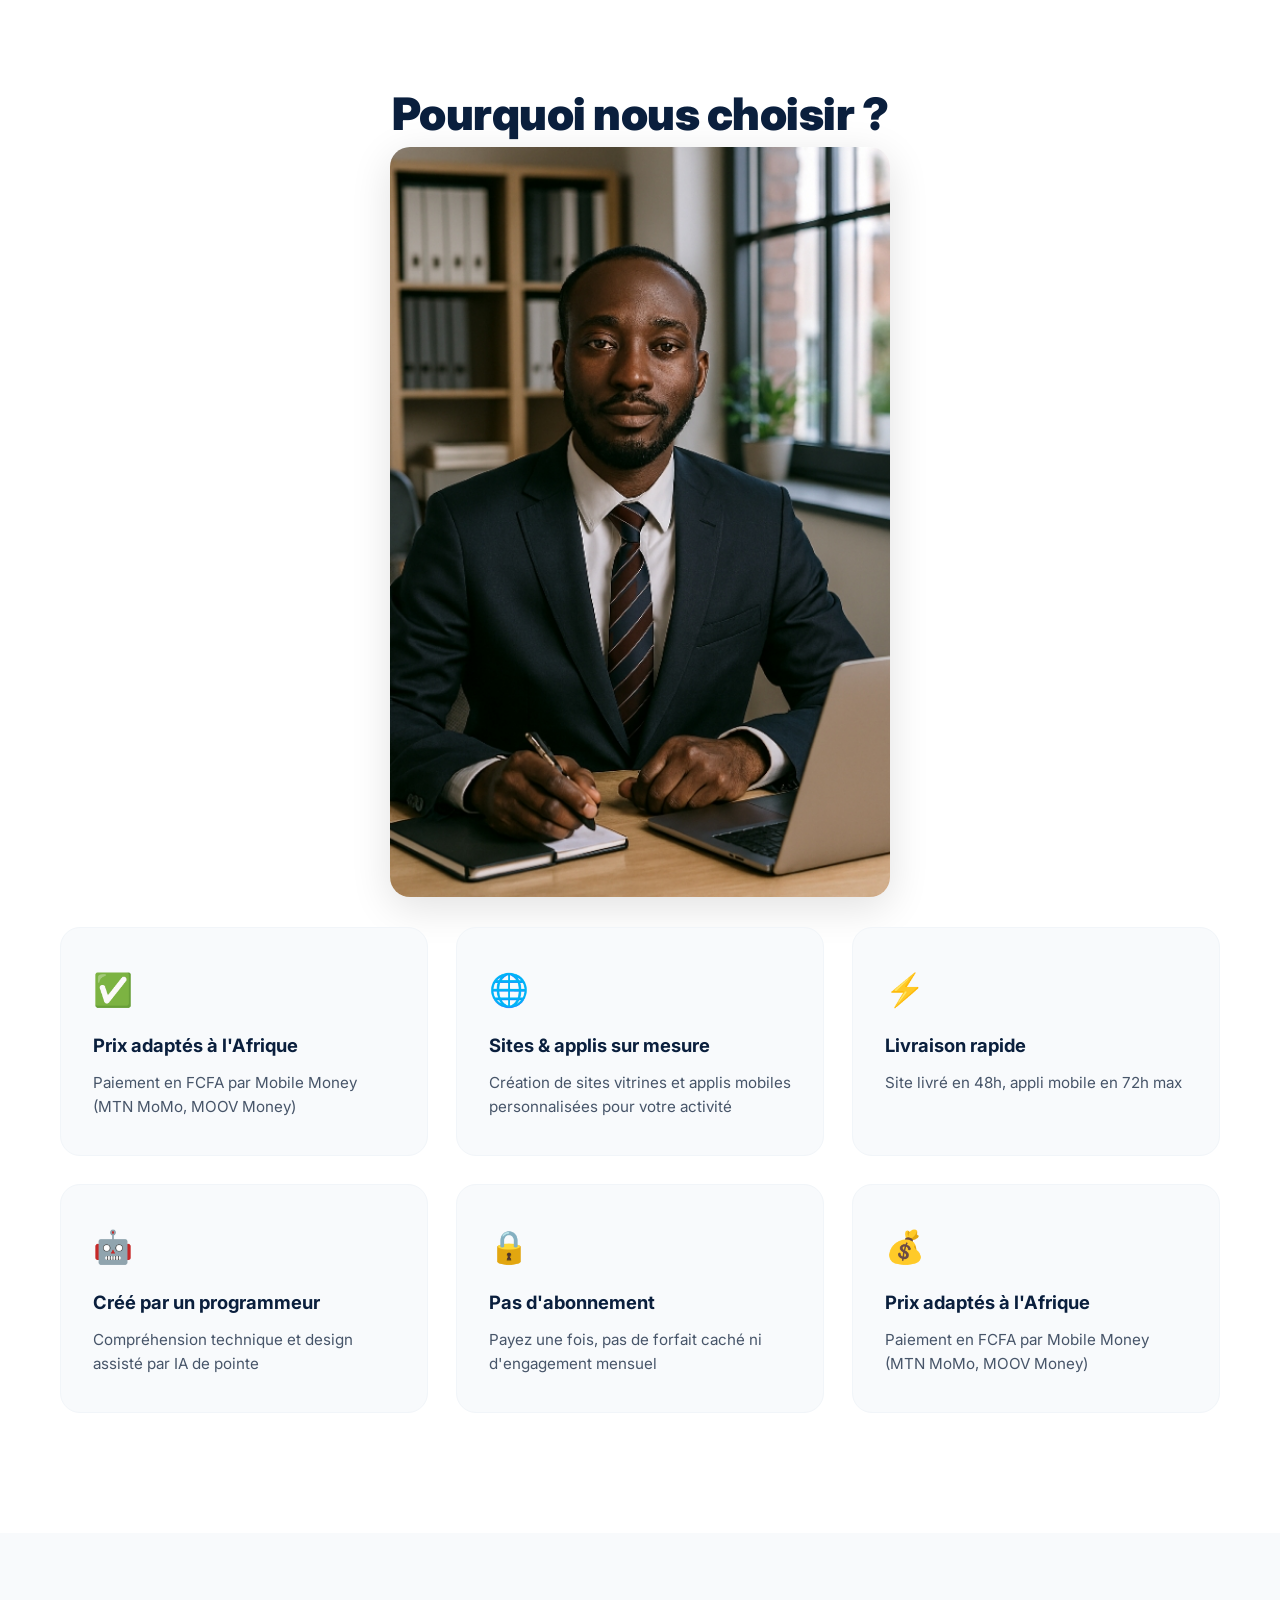
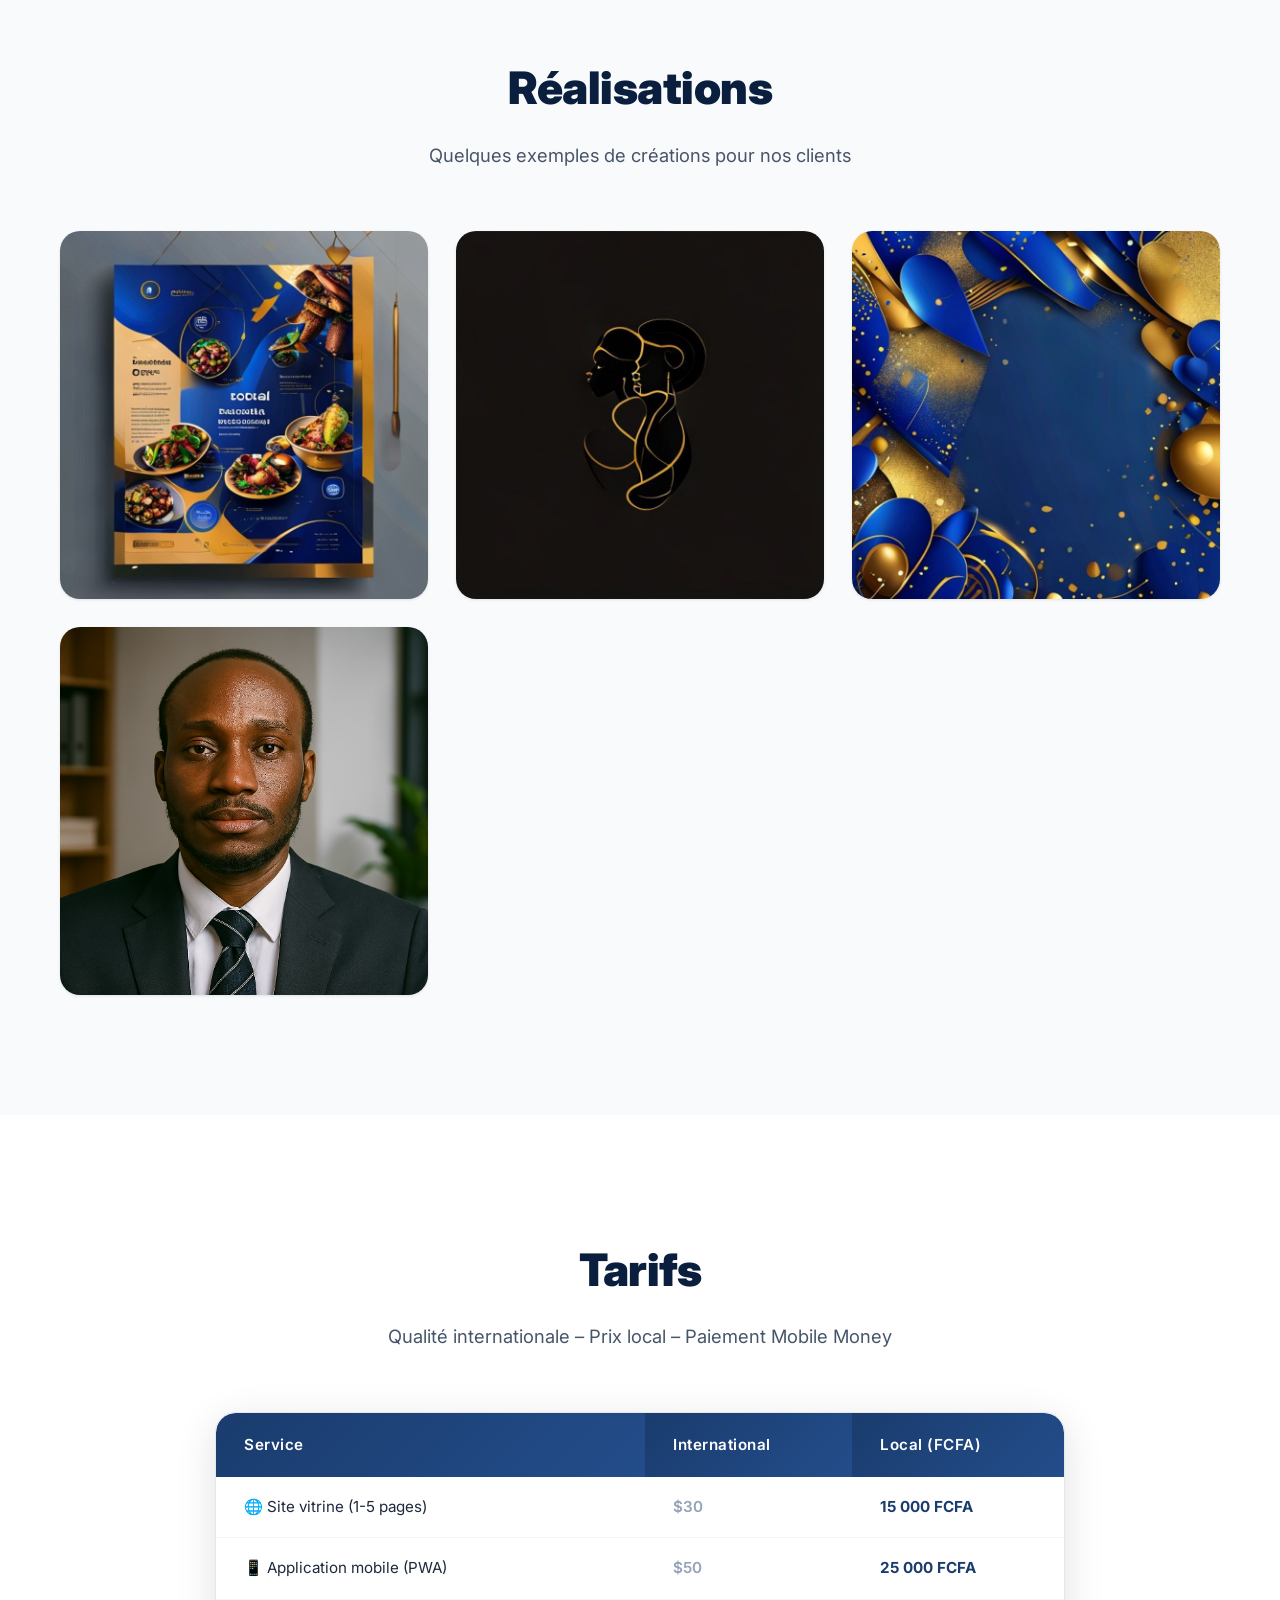
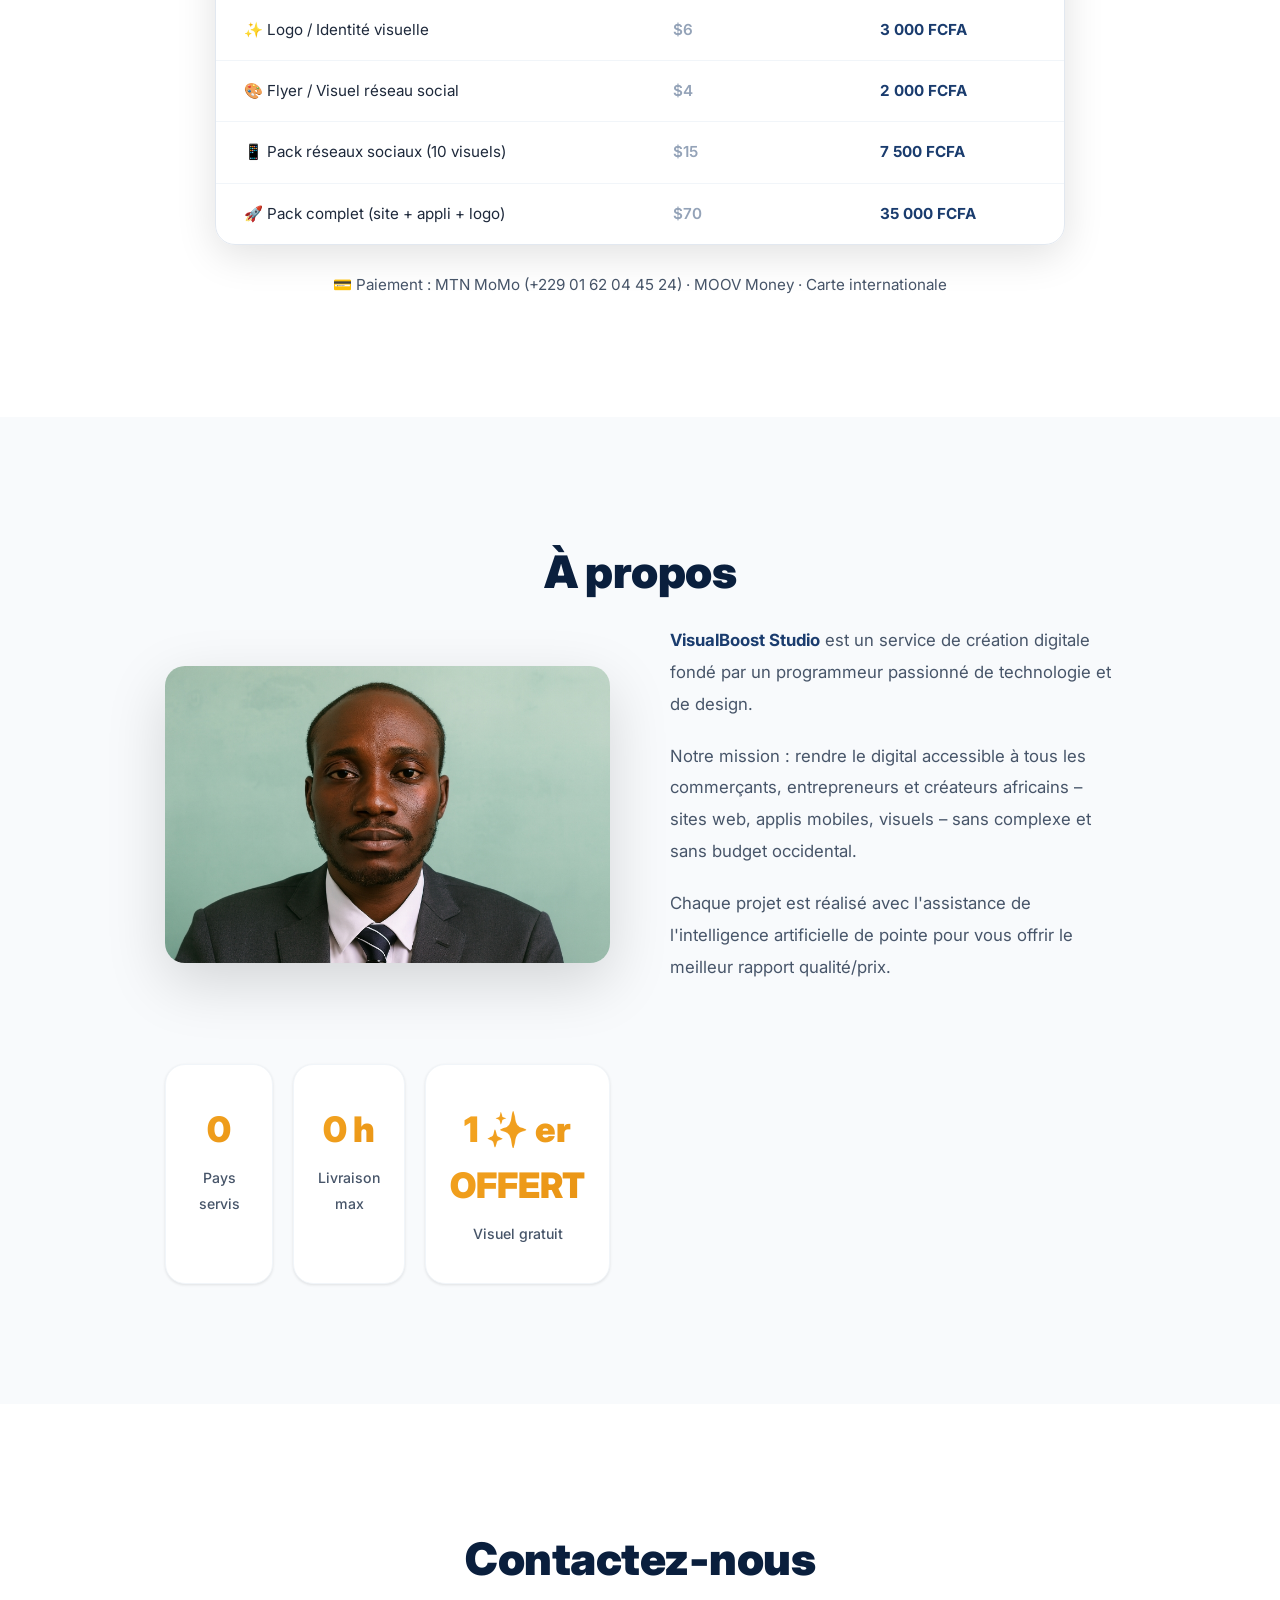
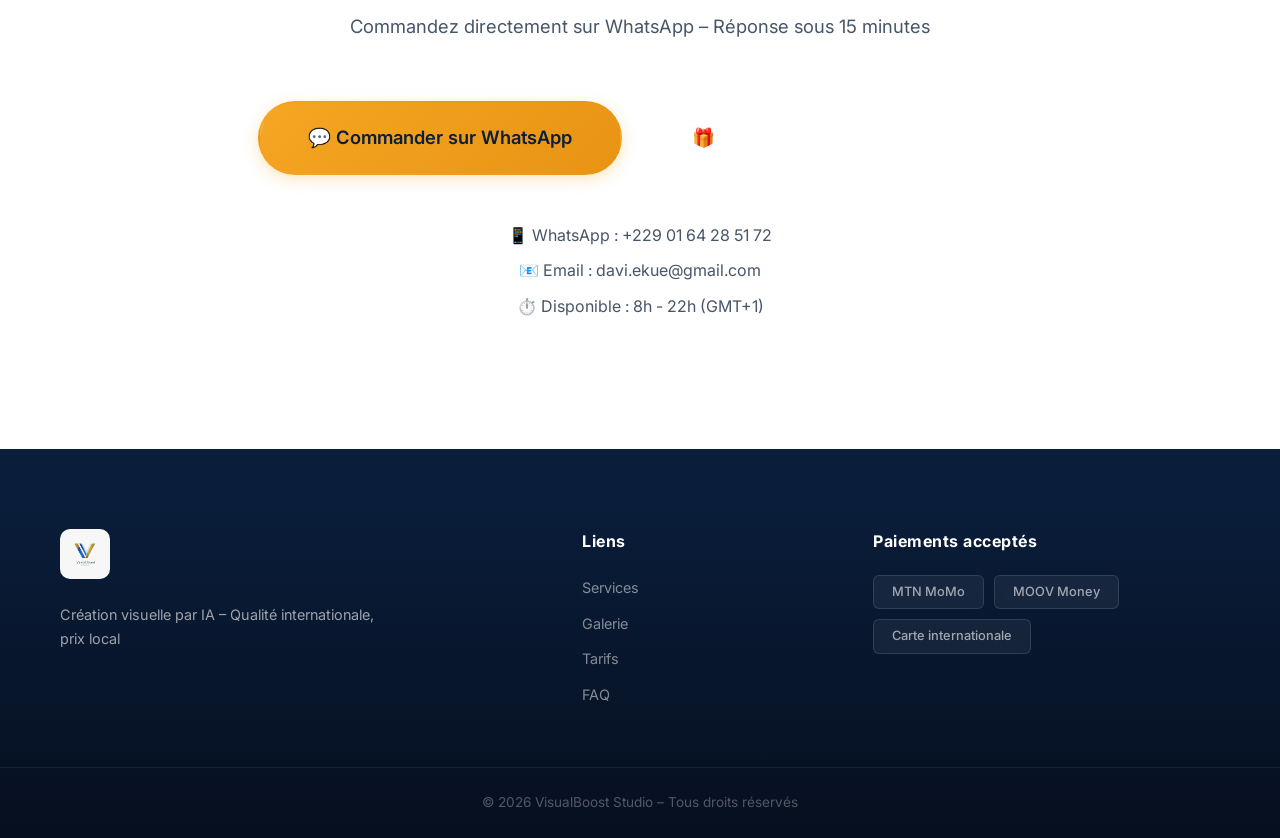
==== commit bb67ce8e: "Site complet : images réparties, animations uniques, PWA + déploiement" ====
--- a/docs/index.html
+++ b/docs/index.html
@@ -5,6 +5,11 @@
   <meta name="viewport" content="width=device-width, initial-scale=1.0">
   <title>VisualBoost Studio – Création visuelle par IA</title>
   <meta name="description" content="Création de sites vitrines, applis mobiles, logos et visuels par IA. Qualité internationale, prix local. Paiement MTN MoMo / MOOV Money. 1er visuel OFFERT.">
+  <link rel="manifest" href="manifest.json">
+  <meta name="theme-color" content="#0a1f3d">
+  <meta name="apple-mobile-web-app-capable" content="yes">
+  <meta name="apple-mobile-web-app-title" content="VisualBoost">
+  <link rel="apple-touch-icon" href="images/logo.png">
   <link rel="stylesheet" href="css/style.css">
   <link rel="preconnect" href="https://fonts.googleapis.com">
   <link href="https://fonts.googleapis.com/css2?family=Inter:wght@400;500;600;700;800;900&display=swap" rel="stylesheet">
@@ -38,6 +43,7 @@
         Création de sites & applis<br>
         <span class="hero-sub">par IA – Qualité internationale, prix local</span>
       </h1>
+      <img src="images/hero-visual.png" alt="VisualBoost Studio" class="hero-visual" loading="lazy">
       <p class="hero-desc">
         Sites vitrines, applications mobiles, logos, flyers – conçus par IA, livrés rapidement.
         Paiement par Mobile Money (MTN MoMo, MOOV Money) ou Carte internationale.
@@ -61,10 +67,10 @@
 
   <section id="services" class="section services">
     <div class="container">
-      <h2 class="section-title">Nos services</h2>
-      <p class="section-desc">Des solutions digitales pour booster votre activité</p>
+      <h2 class="section-title reveal">Nos services</h2>
+      <p class="section-desc reveal reveal-delay-1">Des solutions digitales pour booster votre activité</p>
       <div class="services-grid">
-        <div class="service-card popular">
+        <div class="service-card popular reveal reveal-delay-1">
           <div class="popular-badge">⭐ Le plus demandé</div>
           <div class="service-icon">🌐</div>
           <h3>Site vitrine</h3>
@@ -75,7 +81,7 @@
             <span class="price-fcfa">15 000 FCFA</span>
           </div>
         </div>
-        <div class="service-card">
+        <div class="service-card reveal reveal-delay-2">
           <div class="service-icon">📱</div>
           <h3>Application mobile</h3>
           <p>Appli installable sur téléphone (PWA). Galerie, pages personnalisées, prête à l'emploi.</p>
@@ -85,7 +91,7 @@
             <span class="price-fcfa">25 000 FCFA</span>
           </div>
         </div>
-        <div class="service-card">
+        <div class="service-card reveal reveal-delay-3">
           <div class="service-icon">✨</div>
           <h3>Logo / Identité visuelle</h3>
           <p>Logo professionnel généré par IA pour votre marque ou entreprise.</p>
@@ -95,7 +101,7 @@
             <span class="price-fcfa">3 000 FCFA</span>
           </div>
         </div>
-        <div class="service-card">
+        <div class="service-card reveal reveal-delay-4">
           <div class="service-icon">🎨</div>
           <h3>Flyer / Visuel réseau social</h3>
           <p>Pub, annonce, promotion – Parfait pour vos offres et événements.</p>
@@ -105,7 +111,7 @@
             <span class="price-fcfa">2 000 FCFA</span>
           </div>
         </div>
-        <div class="service-card">
+        <div class="service-card reveal" style="transition-delay:0.5s">
           <div class="service-icon">📱</div>
           <h3>Pack réseaux sociaux</h3>
           <p>10 visuels prêts à publier – Story + Post + Bannière</p>
@@ -115,7 +121,7 @@
             <span class="price-fcfa">7 500 FCFA</span>
           </div>
         </div>
-        <div class="service-card">
+        <div class="service-card reveal" style="transition-delay:0.6s">
           <div class="service-icon">🖼️</div>
           <h3>Pack site + appli + logo</h3>
           <p>Solution complète : site vitrine + appli mobile + logo. Tout pour votre présence en ligne.</p>
@@ -129,15 +135,24 @@
     </div>
   </section>
 
+  <section class="section showcase">
+    <div class="container">
+      <div class="showcase-content reveal-scale">
+        <img src="images/gallery-4.jpg" alt="Création visuelle" class="showcase-img" loading="lazy">
+      </div>
+    </div>
+  </section>
+
   <section class="section offer">
     <div class="container offer-container">
-      <div class="offer-badge">🎁 OFFRE SPÉCIALE</div>
-      <h2 class="offer-title">1er visuel <span class="highlight">OFFERT</span></h2>
-      <p class="offer-desc">
+      <img src="images/gallery-5.jpg" alt="Création" class="offer-visual" loading="lazy">
+      <div class="offer-badge reveal">🎁 OFFRE SPÉCIALE</div>
+      <h2 class="offer-title reveal reveal-delay-1">1er visuel <span class="highlight">OFFERT</span></h2>
+      <p class="offer-desc reveal reveal-delay-2">
         Vous hésitez ? On commence par un visuel gratuit.<br>
         Pas de carte bancaire, pas d'abonnement. Juste votre numéro WhatsApp.
       </p>
-      <div class="offer-steps">
+      <div class="offer-steps reveal reveal-delay-3">
         <div class="step">
           <div class="step-num">1</div>
           <p>Contactez-nous sur WhatsApp</p>
@@ -153,7 +168,7 @@
           <p>Recevez votre visuel gratuit</p>
         </div>
       </div>
-      <a href="https://wa.me/2290164285172?text=Bonjour%20VisualBoost%20Studio%20%F0%9F%91%8B%20Je%20veux%20mon%201er%20visuel%20gratuit%20!" class="btn btn-primary btn-large" target="_blank">
+      <a href="https://wa.me/2290164285172?text=Bonjour%20VisualBoost%20Studio%20%F0%9F%91%8B%20Je%20veux%20mon%201er%20visuel%20gratuit%20!" class="btn btn-primary btn-large reveal reveal-delay-4" target="_blank">
         💬 Démarrer mon projet gratuit
       </a>
     </div>
@@ -161,34 +176,37 @@
 
   <section class="section why">
     <div class="container">
-      <h2 class="section-title">Pourquoi nous choisir ?</h2>
+      <h2 class="section-title reveal">Pourquoi nous choisir ?</h2>
+      <div class="why-visual-wrapper">
+        <img src="images/gallery-6.jpg" alt="Showcase" class="why-visual" loading="lazy">
+      </div>
       <div class="why-grid">
-        <div class="why-item">
+        <div class="why-item reveal reveal-delay-1">
           <div class="why-icon">✅</div>
           <h3>Prix adaptés à l'Afrique</h3>
           <p>Paiement en FCFA par Mobile Money (MTN MoMo, MOOV Money)</p>
         </div>
-        <div class="why-item">
+        <div class="why-item reveal reveal-delay-2">
           <div class="why-icon">🌐</div>
           <h3>Sites & applis sur mesure</h3>
           <p>Création de sites vitrines et applis mobiles personnalisées pour votre activité</p>
         </div>
-        <div class="why-item">
+        <div class="why-item reveal reveal-delay-3">
           <div class="why-icon">⚡</div>
           <h3>Livraison rapide</h3>
           <p>Site livré en 48h, appli mobile en 72h max</p>
         </div>
-        <div class="why-item">
+        <div class="why-item reveal reveal-delay-4">
           <div class="why-icon">🤖</div>
           <h3>Créé par un programmeur</h3>
           <p>Compréhension technique et design assisté par IA de pointe</p>
         </div>
-        <div class="why-item">
+        <div class="why-item reveal" style="transition-delay:0.5s">
           <div class="why-icon">🔒</div>
           <h3>Pas d'abonnement</h3>
           <p>Payez une fois, pas de forfait caché ni d'engagement mensuel</p>
         </div>
-        <div class="why-item">
+        <div class="why-item reveal" style="transition-delay:0.6s">
           <div class="why-icon">💰</div>
           <h3>Prix adaptés à l'Afrique</h3>
           <p>Paiement en FCFA par Mobile Money (MTN MoMo, MOOV Money)</p>
@@ -199,17 +217,20 @@
 
   <section id="gallery" class="section gallery">
     <div class="container">
-      <h2 class="section-title">Réalisations</h2>
-      <p class="section-desc">Quelques exemples de créations pour nos clients</p>
+      <h2 class="section-title reveal">Réalisations</h2>
+      <p class="section-desc reveal reveal-delay-1">Quelques exemples de créations pour nos clients</p>
       <div class="gallery-grid">
-        <div class="gallery-item">
-          <img src="images/gallery-1.jpg" alt="Exemple de flyer promotionnel" loading="lazy">
-        </div>
-        <div class="gallery-item">
-          <img src="images/gallery-2.jpg" alt="Exemple de logo" loading="lazy">
-        </div>
-        <div class="gallery-item">
-          <img src="images/gallery-3.jpg" alt="Exemple de bannière" loading="lazy">
+        <div class="gallery-item reveal reveal-delay-2">
+          <img src="images/gallery-1.jpg" alt="Flyer promotionnel" loading="lazy">
+        </div>
+        <div class="gallery-item reveal-left reveal-delay-3">
+          <img src="images/gallery-2.jpg" alt="Logo création" loading="lazy">
+        </div>
+        <div class="gallery-item reveal-right reveal-delay-4">
+          <img src="images/gallery-3.jpg" alt="Bannière design" loading="lazy">
+        </div>
+        <div class="gallery-item reveal-scale reveal-delay-2">
+          <img src="images/gallery-8.jpg" alt="Création" loading="lazy">
         </div>
       </div>
     </div>
@@ -217,9 +238,9 @@
 
   <section id="pricing" class="section pricing">
     <div class="container">
-      <h2 class="section-title">Tarifs</h2>
-      <p class="section-desc">Qualité internationale – Prix local – Paiement Mobile Money</p>
-      <div class="pricing-table">
+      <h2 class="section-title reveal">Tarifs</h2>
+      <p class="section-desc reveal reveal-delay-1">Qualité internationale – Prix local – Paiement Mobile Money</p>
+      <div class="pricing-table reveal reveal-delay-2">
         <table>
           <thead>
             <tr>
@@ -270,9 +291,12 @@
 
   <section id="about" class="section about">
     <div class="container">
-      <h2 class="section-title">À propos</h2>
+      <h2 class="section-title reveal">À propos</h2>
       <div class="about-content">
-        <div class="about-text">
+        <div class="about-img-wrapper reveal-left">
+          <img src="images/gallery-7.jpg" alt="VisualBoost Studio" class="about-img" loading="lazy">
+        </div>
+        <div class="about-text reveal reveal-delay-1">
           <p>
             <strong>VisualBoost Studio</strong> est un service de création digitale
             fondé par un programmeur passionné de technologie et de design.
@@ -288,16 +312,16 @@
           </p>
         </div>
         <div class="about-stats">
-          <div class="stat">
-            <span class="stat-num">12</span>
+          <div class="stat reveal reveal-delay-2">
+            <span class="stat-num" data-target="12">0</span>
             <span class="stat-label">Pays servis</span>
           </div>
-          <div class="stat">
-            <span class="stat-num">24h</span>
+          <div class="stat reveal reveal-delay-3">
+            <span class="stat-num" data-target="24">0 h</span>
             <span class="stat-label">Livraison max</span>
           </div>
-          <div class="stat">
-            <span class="stat-num">1er</span>
+          <div class="stat reveal reveal-delay-4">
+            <span class="stat-num">✨ 1er OFFERT</span>
             <span class="stat-label">Visuel gratuit</span>
           </div>
         </div>
@@ -307,11 +331,11 @@
 
   <section id="contact" class="section contact">
     <div class="container">
-      <h2 class="section-title">Contactez-nous</h2>
-      <p class="section-desc">
+      <h2 class="section-title reveal">Contactez-nous</h2>
+      <p class="section-desc reveal reveal-delay-1">
         Commandez directement sur WhatsApp – Réponse sous 15 minutes
       </p>
-      <div class="contact-buttons">
+      <div class="contact-buttons reveal reveal-delay-2">
         <a href="https://wa.me/2290164285172?text=Bonjour%20VisualBoost%20Studio%20%F0%9F%91%8B" class="btn btn-primary btn-large" target="_blank">
           💬 Commander sur WhatsApp
         </a>
@@ -319,7 +343,7 @@
           🎁 Demander mon visuel gratuit
         </a>
       </div>
-      <div class="contact-info">
+      <div class="contact-info reveal reveal-delay-3">
         <p>📱 WhatsApp : +229 01 64 28 51 72</p>
         <p>📧 Email : davi.ekue@gmail.com</p>
         <p>⏱️ Disponible : 8h - 22h (GMT+1)</p>
@@ -364,6 +388,12 @@
     </svg>
   </a>
 
-  <script src="js/main.js"></script>
+  <script src="js/script.js"></script>
+  <script>
+    if ('serviceWorker' in navigator) {
+      navigator.serviceWorker.register('sw.js')
+        .catch(() => {})
+    }
+  </script>
 </body>
 </html>
--- a/docs/css/style.css
+++ b/docs/css/style.css
@@ -20,25 +20,22 @@
   --shadow-sm: 0 1px 3px rgba(0,0,0,0.1);
   --shadow-md: 0 4px 20px rgba(0,0,0,0.08);
   --shadow-lg: 0 10px 40px rgba(0,0,0,0.12);
+  --shadow-xl: 0 20px 60px rgba(0,0,0,0.15);
   --radius: 12px;
   --radius-lg: 20px;
-}
-
-*, *::before, *::after {
-  margin: 0;
-  padding: 0;
-  box-sizing: border-box;
-}
-
-html {
-  scroll-behavior: smooth;
-}
+  --transition: 0.4s cubic-bezier(0.25, 0.46, 0.45, 0.94);
+}
+
+*, *::before, *::after { margin: 0; padding: 0; box-sizing: border-box; }
+
+html { scroll-behavior: smooth; }
 
 body {
   font-family: 'Inter', -apple-system, sans-serif;
   color: var(--gray-800);
   background: var(--white);
   line-height: 1.6;
+  overflow-x: hidden;
 }
 
 .container {
@@ -48,15 +45,17 @@
 }
 
 .section {
-  padding: 100px 0;
+  padding: 120px 0;
+  position: relative;
 }
 
 .section-title {
-  font-size: 2.5rem;
-  font-weight: 800;
+  font-size: 2.8rem;
+  font-weight: 900;
   text-align: center;
   margin-bottom: 16px;
   color: var(--blue-900);
+  letter-spacing: -0.5px;
 }
 
 .section-desc {
@@ -70,49 +69,90 @@
 }
 
 .highlight {
-  color: var(--gold-500);
+  background: linear-gradient(135deg, var(--gold-500), #ffd700);
+  -webkit-background-clip: text;
+  -webkit-text-fill-color: transparent;
+  background-clip: text;
 }
 
 .btn {
   display: inline-flex;
   align-items: center;
   gap: 8px;
-  padding: 14px 32px;
+  padding: 16px 36px;
   border-radius: 50px;
   font-weight: 600;
   font-size: 1rem;
   text-decoration: none;
-  transition: all 0.3s ease;
+  transition: var(--transition);
   border: 2px solid transparent;
   cursor: pointer;
-}
+  position: relative;
+  overflow: hidden;
+}
+
+.btn::after {
+  content: '';
+  position: absolute;
+  inset: 0;
+  background: rgba(255,255,255,0.2);
+  transform: translateX(-100%) skewX(-15deg);
+  transition: 0.6s;
+}
+
+.btn:hover::after { transform: translateX(100%) skewX(-15deg); }
 
 .btn-primary {
-  background: var(--gold-500);
+  background: linear-gradient(135deg, var(--gold-500), #e89314);
   color: var(--blue-900);
-  border-color: var(--gold-500);
+  border-color: transparent;
+  box-shadow: 0 4px 15px rgba(245, 166, 35, 0.3);
 }
 
 .btn-primary:hover {
-  background: var(--gold-400);
-  transform: translateY(-2px);
-  box-shadow: 0 8px 25px rgba(245, 166, 35, 0.35);
+  transform: translateY(-3px) scale(1.02);
+  box-shadow: 0 8px 30px rgba(245, 166, 35, 0.45);
 }
 
 .btn-secondary {
   background: transparent;
   color: var(--white);
-  border-color: var(--white);
+  border-color: rgba(255,255,255,0.4);
+  backdrop-filter: blur(4px);
 }
 
 .btn-secondary:hover {
   background: rgba(255,255,255,0.1);
-  transform: translateY(-2px);
-}
-
-.btn-large {
-  padding: 18px 40px;
-  font-size: 1.1rem;
+  border-color: var(--white);
+  transform: translateY(-3px);
+}
+
+.btn-large { padding: 20px 48px; font-size: 1.15rem; }
+
+::selection { background: var(--gold-500); color: var(--blue-900); }
+
+/* Floating particles */
+.particles {
+  position: absolute;
+  inset: 0;
+  overflow: hidden;
+  pointer-events: none;
+  z-index: 0;
+}
+
+.particle {
+  position: absolute;
+  width: 6px;
+  height: 6px;
+  background: rgba(245,166,35,0.3);
+  border-radius: 50%;
+  animation: float 6s infinite ease-in-out;
+}
+
+@keyframes float {
+  0%, 100% { transform: translateY(0) scale(1); opacity: 0; }
+  50% { opacity: 1; }
+  100% { transform: translateY(-100px) scale(0); opacity: 0; }
 }
 
 /* Navbar */
@@ -122,10 +162,18 @@
   left: 0;
   right: 0;
   z-index: 1000;
+  background: rgba(255,255,255,0.8);
+  backdrop-filter: blur(20px) saturate(180%);
+  border-bottom: 1px solid transparent;
+  padding: 16px 0;
+  transition: var(--transition);
+}
+
+.navbar.scrolled {
   background: rgba(255,255,255,0.95);
-  backdrop-filter: blur(10px);
   border-bottom: 1px solid var(--gray-200);
-  padding: 12px 0;
+  padding: 10px 0;
+  box-shadow: 0 4px 30px rgba(0,0,0,0.05);
 }
 
 .nav-container {
@@ -142,16 +190,22 @@
 }
 
 .logo-img {
-  width: 40px;
-  height: 40px;
-  border-radius: 8px;
+  width: 42px;
+  height: 42px;
+  border-radius: 10px;
   object-fit: cover;
-}
+  transition: var(--transition);
+}
+
+.logo:hover .logo-img { transform: rotate(-5deg) scale(1.05); }
 
 .logo-text {
   font-weight: 800;
   font-size: 1.3rem;
-  color: var(--blue-700);
+  background: linear-gradient(135deg, var(--blue-700), var(--blue-500));
+  -webkit-background-clip: text;
+  -webkit-text-fill-color: transparent;
+  background-clip: text;
 }
 
 .nav-links {
@@ -166,24 +220,40 @@
   color: var(--gray-600);
   font-weight: 500;
   font-size: 0.95rem;
-  transition: color 0.2s;
-}
-
-.nav-links a:hover {
-  color: var(--blue-700);
-}
+  transition: var(--transition);
+  position: relative;
+}
+
+.nav-links a::after {
+  content: '';
+  position: absolute;
+  bottom: -4px;
+  left: 0;
+  width: 0;
+  height: 2px;
+  background: var(--gold-500);
+  transition: width 0.3s;
+}
+
+.nav-links a:hover::after { width: 100%; }
+.nav-links a:hover { color: var(--blue-700); }
 
 .btn-nav {
-  background: var(--blue-700);
+  background: linear-gradient(135deg, var(--blue-700), var(--blue-600));
   color: var(--white) !important;
-  padding: 10px 24px;
+  padding: 10px 28px;
   border-radius: 50px;
   font-weight: 600 !important;
+  box-shadow: 0 4px 15px rgba(26,60,110,0.3);
+  transition: var(--transition) !important;
 }
 
 .btn-nav:hover {
-  background: var(--blue-600) !important;
-}
+  transform: translateY(-2px) !important;
+  box-shadow: 0 6px 25px rgba(26,60,110,0.4) !important;
+}
+
+.btn-nav::after { display: none !important; }
 
 .menu-toggle {
   display: none;
@@ -193,137 +263,224 @@
   border: none;
   cursor: pointer;
   padding: 4px;
+  z-index: 1001;
 }
 
 .menu-toggle span {
-  width: 24px;
-  height: 2px;
+  width: 26px;
+  height: 2.5px;
   background: var(--blue-900);
-  border-radius: 2px;
+  border-radius: 4px;
   transition: 0.3s;
 }
+
+.menu-toggle.active span:nth-child(1) { transform: rotate(45deg) translate(5px, 5px); }
+.menu-toggle.active span:nth-child(2) { opacity: 0; }
+.menu-toggle.active span:nth-child(3) { transform: rotate(-45deg) translate(5px, -5px); }
 
 /* Hero */
 .hero {
-  background: linear-gradient(135deg, var(--blue-900) 0%, var(--blue-700) 50%, var(--blue-600) 100%);
-  padding: 160px 0 100px;
+  background: linear-gradient(135deg, #0a1f3d 0%, #1a3c6e 40%, #2d5fa6 100%);
+  padding: 180px 0 120px;
   color: var(--white);
   text-align: center;
   position: relative;
   overflow: hidden;
+  min-height: 100vh;
+  display: flex;
+  align-items: center;
 }
 
 .hero::before {
   content: '';
   position: absolute;
-  top: -50%;
-  right: -20%;
+  top: -30%;
+  right: -15%;
+  width: 800px;
+  height: 800px;
+  background: radial-gradient(circle, rgba(245,166,35,0.08) 0%, transparent 70%);
+  border-radius: 50%;
+  animation: pulse 8s ease-in-out infinite;
+}
+
+.hero::after {
+  content: '';
+  position: absolute;
+  bottom: -20%;
+  left: -10%;
   width: 600px;
   height: 600px;
-  background: radial-gradient(circle, rgba(245,166,35,0.08) 0%, transparent 70%);
+  background: radial-gradient(circle, rgba(255,255,255,0.03) 0%, transparent 70%);
   border-radius: 50%;
-}
+  animation: pulse 10s ease-in-out infinite reverse;
+}
+
+@keyframes pulse {
+  0%, 100% { transform: scale(1); opacity: 0.5; }
+  50% { transform: scale(1.1); opacity: 1; }
+}
+
+.hero-container { position: relative; z-index: 2; }
 
 .hero-badge {
   display: inline-block;
-  background: rgba(245,166,35,0.15);
-  border: 1px solid rgba(245,166,35,0.3);
+  background: rgba(245,166,35,0.12);
+  border: 1px solid rgba(245,166,35,0.25);
   color: var(--gold-300);
-  padding: 8px 20px;
+  padding: 10px 24px;
   border-radius: 50px;
   font-size: 0.9rem;
   font-weight: 500;
   margin-bottom: 32px;
+  animation: fadeInDown 0.8s ease;
+  backdrop-filter: blur(10px);
 }
 
 .hero-title {
-  font-size: 3.5rem;
+  font-size: clamp(2.5rem, 6vw, 4.2rem);
   font-weight: 900;
-  line-height: 1.15;
-  margin-bottom: 20px;
+  line-height: 1.1;
+  margin-bottom: 24px;
+  animation: fadeInUp 0.8s ease 0.2s both;
+  letter-spacing: -1px;
 }
 
 .hero-sub {
-  font-size: 1.8rem;
+  font-size: clamp(1.2rem, 2.5vw, 2rem);
   font-weight: 600;
-  color: var(--gold-300);
+  background: linear-gradient(135deg, var(--gold-300), #ffd700);
+  -webkit-background-clip: text;
+  -webkit-text-fill-color: transparent;
+  background-clip: text;
+  display: block;
+  margin-top: 8px;
+}
+
+.hero-visual {
+  max-width: 260px;
+  margin: 0 auto 24px;
+  display: block;
+  animation: floatHero 4s ease-in-out infinite;
+  filter: drop-shadow(0 10px 40px rgba(245,166,35,0.15));
+}
+
+@keyframes floatHero {
+  0%, 100% { transform: translateY(0); }
+  50% { transform: translateY(-12px); }
 }
 
 .hero-desc {
-  font-size: 1.2rem;
-  color: rgba(255,255,255,0.8);
+  font-size: clamp(1rem, 1.5vw, 1.2rem);
+  color: rgba(255,255,255,0.7);
   max-width: 650px;
   margin: 0 auto 40px;
-  line-height: 1.7;
+  line-height: 1.8;
+  animation: fadeInUp 0.8s ease 0.4s both;
 }
 
 .hero-actions {
   display: flex;
-  gap: 16px;
+  gap: 20px;
   justify-content: center;
   flex-wrap: wrap;
-  margin-bottom: 50px;
+  margin-bottom: 60px;
+  animation: fadeInUp 0.8s ease 0.6s both;
 }
 
 .hero-payments {
   display: flex;
   flex-direction: column;
   align-items: center;
-  gap: 12px;
-  opacity: 0.8;
-}
-
-.hero-payments span {
-  font-size: 0.9rem;
-  color: rgba(255,255,255,0.6);
-}
-
-.payment-icons {
-  display: flex;
-  gap: 10px;
-  flex-wrap: wrap;
-  justify-content: center;
-}
+  gap: 14px;
+  opacity: 0.7;
+  animation: fadeIn 1s ease 0.8s both;
+}
+
+.hero-payments span { font-size: 0.85rem; color: rgba(255,255,255,0.5); letter-spacing: 2px; text-transform: uppercase; }
+
+.payment-icons { display: flex; gap: 10px; flex-wrap: wrap; justify-content: center; }
 
 .payment-badge {
-  background: rgba(255,255,255,0.1);
-  border: 1px solid rgba(255,255,255,0.2);
-  padding: 6px 16px;
+  background: rgba(255,255,255,0.06);
+  border: 1px solid rgba(255,255,255,0.12);
+  padding: 6px 18px;
   border-radius: 6px;
-  font-size: 0.85rem;
+  font-size: 0.82rem;
   font-weight: 500;
+  backdrop-filter: blur(4px);
+  transition: var(--transition);
+}
+
+.payment-badge:hover {
+  background: rgba(255,255,255,0.12);
+  border-color: rgba(245,166,35,0.3);
+  transform: translateY(-1px);
+}
+
+@keyframes fadeInUp {
+  from { opacity: 0; transform: translateY(40px); }
+  to { opacity: 1; transform: translateY(0); }
+}
+
+@keyframes fadeInDown {
+  from { opacity: 0; transform: translateY(-20px); }
+  to { opacity: 1; transform: translateY(0); }
+}
+
+@keyframes fadeIn {
+  from { opacity: 0; }
+  to { opacity: 1; }
+}
+
+@keyframes scaleIn {
+  from { opacity: 0; transform: scale(0.9); }
+  to { opacity: 1; transform: scale(1); }
 }
 
 /* Services */
-.services {
-  background: var(--gray-50);
-}
+.services { background: var(--gray-50); }
 
 .services-grid {
   display: grid;
   grid-template-columns: repeat(auto-fit, minmax(320px, 1fr));
-  gap: 24px;
+  gap: 28px;
 }
 
 .service-card {
   background: var(--white);
-  border-radius: var(--radius);
-  padding: 36px;
+  border-radius: var(--radius-lg);
+  padding: 40px 36px;
   box-shadow: var(--shadow-sm);
   border: 1px solid var(--gray-200);
-  transition: all 0.3s ease;
+  transition: var(--transition);
   position: relative;
-}
+  overflow: hidden;
+}
+
+.service-card::before {
+  content: '';
+  position: absolute;
+  top: 0;
+  left: 0;
+  right: 0;
+  height: 4px;
+  background: linear-gradient(90deg, var(--blue-700), var(--gold-500));
+  transform: scaleX(0);
+  transform-origin: left;
+  transition: transform 0.6s;
+}
+
+.service-card:hover::before { transform: scaleX(1); }
 
 .service-card:hover {
-  transform: translateY(-4px);
-  box-shadow: var(--shadow-lg);
-  border-color: var(--gold-300);
+  transform: translateY(-8px);
+  box-shadow: var(--shadow-xl);
+  border-color: transparent;
 }
 
 .service-card.popular {
   border-color: var(--gold-500);
-  box-shadow: var(--shadow-md);
+  box-shadow: 0 8px 30px rgba(245,166,35,0.15);
 }
 
 .popular-badge {
@@ -331,99 +488,95 @@
   top: -12px;
   left: 50%;
   transform: translateX(-50%);
-  background: var(--gold-500);
+  background: linear-gradient(135deg, var(--gold-500), #e89314);
   color: var(--blue-900);
-  padding: 4px 20px;
+  padding: 6px 24px;
   border-radius: 50px;
-  font-size: 0.85rem;
+  font-size: 0.82rem;
   font-weight: 700;
   white-space: nowrap;
+  box-shadow: 0 4px 12px rgba(245,166,35,0.3);
 }
 
 .service-icon {
-  font-size: 2.5rem;
-  margin-bottom: 16px;
-}
+  font-size: 2.8rem;
+  margin-bottom: 20px;
+  display: inline-block;
+  transition: var(--transition);
+}
+
+.service-card:hover .service-icon { transform: scale(1.15) rotate(-5deg); }
 
 .service-card h3 {
-  font-size: 1.2rem;
+  font-size: 1.25rem;
   font-weight: 700;
-  margin-bottom: 10px;
+  margin-bottom: 12px;
   color: var(--blue-900);
 }
 
 .service-card p {
   color: var(--gray-600);
   font-size: 0.95rem;
-  margin-bottom: 20px;
+  margin-bottom: 24px;
+  line-height: 1.7;
 }
 
 .service-price {
   display: flex;
   align-items: center;
   gap: 10px;
-  padding-top: 16px;
+  padding-top: 20px;
   border-top: 1px solid var(--gray-100);
 }
 
-.price-usd {
-  font-size: 1.4rem;
-  font-weight: 800;
-  color: var(--gray-400);
-}
-
-.price-sep {
-  color: var(--gray-200);
-  font-weight: 300;
-}
-
-.price-fcfa {
-  font-size: 1.4rem;
-  font-weight: 800;
-  color: var(--blue-700);
-}
+.price-usd { font-size: 1.3rem; font-weight: 700; color: var(--gray-400); }
+.price-sep { color: var(--gray-200); font-weight: 300; }
+.price-fcfa { font-size: 1.5rem; font-weight: 800; color: var(--blue-700); }
 
 /* Offer */
 .offer {
-  background: linear-gradient(135deg, var(--blue-800), var(--blue-900));
+  background: linear-gradient(135deg, var(--blue-800), #0a1f3d);
   color: var(--white);
   text-align: center;
-}
-
-.offer-container {
-  max-width: 700px;
-}
+  position: relative;
+  overflow: hidden;
+}
+
+.offer::before {
+  content: '';
+  position: absolute;
+  width: 500px;
+  height: 500px;
+  background: radial-gradient(circle, rgba(245,166,35,0.06) 0%, transparent 70%);
+  top: -100px;
+  right: -100px;
+  border-radius: 50%;
+  animation: pulse 8s ease-in-out infinite;
+}
+
+.offer-container { max-width: 750px; position: relative; z-index: 2; }
 
 .offer-badge {
   display: inline-block;
   background: var(--gold-500);
   color: var(--blue-900);
-  padding: 6px 20px;
+  padding: 8px 24px;
   border-radius: 50px;
   font-weight: 700;
-  font-size: 0.85rem;
-  margin-bottom: 20px;
-}
-
-.offer-title {
-  font-size: 2.8rem;
-  font-weight: 800;
-  margin-bottom: 20px;
-}
-
-.offer-desc {
-  font-size: 1.15rem;
-  color: rgba(255,255,255,0.8);
-  margin-bottom: 40px;
-  line-height: 1.7;
-}
+  font-size: 0.9rem;
+  margin-bottom: 24px;
+  animation: scaleIn 0.6s ease;
+}
+
+.offer-title { font-size: 3rem; font-weight: 900; margin-bottom: 20px; }
+.offer-desc { font-size: 1.15rem; color: rgba(255,255,255,0.7); margin-bottom: 48px; line-height: 1.8; }
 
 .offer-steps {
   display: flex;
   align-items: center;
   justify-content: center;
-  gap: 20px;
-  margin-bottom: 40px;
+  gap: 24px;
+  margin-bottom: 48px;
   flex-wrap: wrap;
 }
 
@@ -431,98 +584,179 @@
   display: flex;
   flex-direction: column;
   align-items: center;
-  gap: 8px;
-}
+  gap: 12px;
+  transition: var(--transition);
+}
+
+.step:hover { transform: translateY(-4px); }
 
 .step-num {
-  width: 44px;
-  height: 44px;
-  background: var(--gold-500);
+  width: 52px;
+  height: 52px;
+  background: linear-gradient(135deg, var(--gold-500), #e89314);
   color: var(--blue-900);
   border-radius: 50%;
   display: flex;
   align-items: center;
   justify-content: center;
   font-weight: 800;
-  font-size: 1.2rem;
-}
-
-.step p {
-  font-size: 0.9rem;
-  color: rgba(255,255,255,0.7);
-  max-width: 140px;
-  text-align: center;
-}
-
-.step-arrow {
-  color: var(--gold-500);
-  font-size: 1.5rem;
-  font-weight: 300;
-}
+  font-size: 1.3rem;
+  box-shadow: 0 4px 15px rgba(245,166,35,0.3);
+  transition: var(--transition);
+}
+
+.step:hover .step-num { transform: scale(1.1); box-shadow: 0 6px 25px rgba(245,166,35,0.4); }
+
+.step p { font-size: 0.95rem; color: rgba(255,255,255,0.6); max-width: 150px; text-align: center; }
+
+.step-arrow { color: var(--gold-500); font-size: 1.8rem; font-weight: 300; opacity: 0.6; }
+
+/* Showcase image between sections */
+.showcase {
+  padding: 40px 0;
+  background: var(--gray-50);
+}
+
+.showcase-content {
+  max-width: 700px;
+  margin: 0 auto;
+  border-radius: var(--radius-xl);
+  overflow: hidden;
+  box-shadow: var(--shadow-xl);
+}
+
+.showcase-img {
+  width: 100%;
+  display: block;
+  transition: transform 0.6s;
+}
+
+.showcase:hover .showcase-img { transform: scale(1.03); }
+
+/* Offer visual */
+.offer-visual {
+  max-width: 240px;
+  margin: 0 auto 24px;
+  display: block;
+  border-radius: var(--radius-lg);
+  box-shadow: 0 8px 30px rgba(0,0,0,0.2);
+  animation: spinIn 1s ease both;
+}
+
+@keyframes spinIn {
+  0% { opacity: 0; transform: rotate(-15deg) scale(0.8); }
+  100% { opacity: 1; transform: rotate(0deg) scale(1); }
+}
+
+/* Why visual */
+.why-visual-wrapper {
+  max-width: 500px;
+  margin: -20px auto 30px;
+  border-radius: var(--radius-lg);
+  overflow: hidden;
+  box-shadow: var(--shadow-lg);
+}
+
+.why-visual {
+  width: 100%;
+  display: block;
+  transition: transform 0.5s;
+}
+
+.why-visual-wrapper:hover .why-visual { transform: scale(1.05); }
+
+/* About image */
+.about-img-wrapper {
+  border-radius: var(--radius-lg);
+  overflow: hidden;
+  box-shadow: var(--shadow-xl);
+}
+
+.about-img {
+  width: 100%;
+  display: block;
+  transition: transform 0.6s;
+}
+
+.about-img-wrapper:hover .about-img { transform: scale(1.06); }
 
 /* Why us */
-.why {
-  background: var(--white);
-}
+.why { background: var(--white); }
 
 .why-grid {
   display: grid;
   grid-template-columns: repeat(auto-fit, minmax(300px, 1fr));
-  gap: 24px;
+  gap: 28px;
 }
 
 .why-item {
-  padding: 32px;
-  border-radius: var(--radius);
+  padding: 36px 32px;
+  border-radius: var(--radius-lg);
   background: var(--gray-50);
   border: 1px solid var(--gray-100);
-  transition: all 0.3s;
-}
-
-.why-item:hover {
-  transform: translateY(-2px);
-  box-shadow: var(--shadow-md);
-}
-
-.why-icon {
-  font-size: 1.8rem;
-  margin-bottom: 12px;
-}
-
-.why-item h3 {
-  font-size: 1.1rem;
-  font-weight: 700;
-  color: var(--blue-900);
-  margin-bottom: 8px;
-}
-
-.why-item p {
-  color: var(--gray-600);
-  font-size: 0.95rem;
-}
+  transition: var(--transition);
+  position: relative;
+  overflow: hidden;
+}
+
+.why-item::before {
+  content: '';
+  position: absolute;
+  inset: 0;
+  background: linear-gradient(135deg, var(--blue-700), var(--blue-500));
+  opacity: 0;
+  transition: var(--transition);
+}
+
+.why-item:hover::before { opacity: 1; }
+.why-item:hover { transform: translateY(-6px); box-shadow: var(--shadow-xl); border-color: transparent; }
+
+.why-item * { position: relative; z-index: 2; }
+.why-item:hover * { color: var(--white) !important; }
+
+.why-icon { font-size: 2rem; margin-bottom: 16px; display: inline-block; transition: var(--transition); }
+.why-item:hover .why-icon { transform: scale(1.2); }
+
+.why-item h3 { font-size: 1.15rem; font-weight: 700; color: var(--blue-900); margin-bottom: 10px; transition: color 0.3s; }
+.why-item p { color: var(--gray-600); font-size: 0.95rem; line-height: 1.6; transition: color 0.3s; }
 
 /* Gallery */
-.gallery {
-  background: var(--gray-50);
-}
+.gallery { background: var(--gray-50); }
 
 .gallery-grid {
   display: grid;
   grid-template-columns: repeat(auto-fit, minmax(320px, 1fr));
-  gap: 24px;
+  gap: 28px;
 }
 
 .gallery-item {
-  border-radius: var(--radius);
+  border-radius: var(--radius-lg);
   overflow: hidden;
   box-shadow: var(--shadow-sm);
-  transition: all 0.3s;
+  transition: var(--transition);
   aspect-ratio: 1;
-}
+  position: relative;
+  cursor: pointer;
+}
+
+.gallery-item::after {
+  content: '🔍';
+  position: absolute;
+  inset: 0;
+  background: rgba(10,31,61,0.5);
+  display: flex;
+  align-items: center;
+  justify-content: center;
+  font-size: 2rem;
+  opacity: 0;
+  transition: var(--transition);
+}
+
+.gallery-item:hover::after { opacity: 1; }
 
 .gallery-item:hover {
-  transform: scale(1.02);
-  box-shadow: var(--shadow-lg);
+  transform: scale(1.03);
+  box-shadow: var(--shadow-xl);
 }
 
 .gallery-item img {
@@ -530,351 +764,321 @@
   height: 100%;
   object-fit: cover;
   display: block;
-}
+  transition: var(--transition);
+}
+
+.gallery-item:hover img { transform: scale(1.1); }
 
 /* Pricing Table */
-.pricing {
-  background: var(--white);
-}
+.pricing { background: var(--white); }
 
 .pricing-table {
   overflow-x: auto;
-  max-width: 800px;
+  max-width: 850px;
   margin: 0 auto;
-  border-radius: var(--radius);
-  box-shadow: var(--shadow-md);
+  border-radius: var(--radius-lg);
+  box-shadow: var(--shadow-lg);
   border: 1px solid var(--gray-200);
-}
-
-.pricing-table table {
-  width: 100%;
-  border-collapse: collapse;
-}
+  transition: var(--transition);
+}
+
+.pricing-table:hover { box-shadow: var(--shadow-xl); }
+
+.pricing-table table { width: 100%; border-collapse: collapse; }
 
 .pricing-table th {
-  background: var(--blue-700);
+  background: linear-gradient(135deg, var(--blue-700), var(--blue-600));
   color: var(--white);
-  padding: 16px 24px;
+  padding: 20px 28px;
   text-align: left;
   font-weight: 600;
   font-size: 0.95rem;
-}
-
-.pricing-table th:first-child { border-radius: var(--radius) 0 0 0; }
-.pricing-table th:last-child { border-radius: 0 var(--radius) 0 0; }
+  letter-spacing: 0.5px;
+}
+
+.pricing-table th:first-child { border-radius: var(--radius-lg) 0 0 0; }
+.pricing-table th:last-child { border-radius: 0 var(--radius-lg) 0 0; }
 
 .pricing-table td {
-  padding: 16px 24px;
+  padding: 18px 28px;
   border-bottom: 1px solid var(--gray-100);
   font-size: 0.95rem;
-}
-
-.pricing-table tr:last-child td {
-  border-bottom: none;
-}
-
-.pricing-table tr:hover td {
-  background: var(--gray-50);
-}
-
-.price-cell-usd {
-  font-weight: 600;
-  color: var(--gray-400);
-}
-
-.price-cell-fcfa {
-  font-weight: 700;
-  color: var(--blue-700);
-  font-size: 1.05rem;
-}
-
-.pricing-note {
-  text-align: center;
-  margin-top: 24px;
-  color: var(--gray-600);
-  font-size: 0.95rem;
-}
+  transition: var(--transition);
+}
+
+.pricing-table tr:last-child td { border-bottom: none; }
+.pricing-table tr:hover td { background: var(--blue-100); }
+
+.price-cell-usd { font-weight: 600; color: var(--gray-400); }
+.price-cell-fcfa { font-weight: 700; color: var(--blue-700); font-size: 1.1rem; }
+
+.pricing-note { text-align: center; margin-top: 28px; color: var(--gray-600); font-size: 0.95rem; }
 
 /* About */
-.about {
-  background: var(--gray-50);
-}
+.about { background: var(--gray-50); }
 
 .about-content {
   display: grid;
   grid-template-columns: 1fr 1fr;
   gap: 60px;
   align-items: center;
-  max-width: 900px;
+  max-width: 950px;
   margin: 0 auto;
 }
 
 .about-text p {
-  margin-bottom: 16px;
+  margin-bottom: 20px;
   color: var(--gray-600);
   font-size: 1.05rem;
-  line-height: 1.8;
-}
-
-.about-text strong {
-  color: var(--blue-700);
-}
+  line-height: 1.9;
+}
+
+.about-text strong { color: var(--blue-700); }
 
 .about-stats {
   display: flex;
-  gap: 24px;
+  gap: 20px;
   justify-content: center;
 }
 
 .stat {
   text-align: center;
-  padding: 32px 24px;
+  padding: 36px 24px;
   background: var(--white);
-  border-radius: var(--radius);
+  border-radius: var(--radius-lg);
   box-shadow: var(--shadow-sm);
   flex: 1;
+  transition: var(--transition);
+  border: 1px solid var(--gray-100);
+}
+
+.stat:hover {
+  transform: translateY(-4px);
+  box-shadow: var(--shadow-lg);
+  border-color: var(--gold-300);
 }
 
 .stat-num {
   display: block;
-  font-size: 2rem;
+  font-size: 2.2rem;
   font-weight: 900;
-  color: var(--gold-500);
-  margin-bottom: 6px;
-}
-
-.stat-label {
-  font-size: 0.85rem;
-  color: var(--gray-600);
-  font-weight: 500;
-}
+  background: linear-gradient(135deg, var(--gold-500), #e89314);
+  -webkit-background-clip: text;
+  -webkit-text-fill-color: transparent;
+  background-clip: text;
+  margin-bottom: 8px;
+}
+
+.stat-label { font-size: 0.88rem; color: var(--gray-600); font-weight: 500; }
 
 /* Contact */
-.contact {
-  background: var(--white);
-}
+.contact { background: var(--white); }
 
 .contact-buttons {
   display: flex;
   gap: 20px;
   justify-content: center;
   flex-wrap: wrap;
-  margin-bottom: 40px;
-}
-
-.contact-info {
-  text-align: center;
-  color: var(--gray-600);
-}
-
-.contact-info p {
-  margin-bottom: 8px;
-  font-size: 1rem;
-}
+  margin-bottom: 48px;
+}
+
+.contact-info { text-align: center; color: var(--gray-600); }
+.contact-info p { margin-bottom: 10px; font-size: 1rem; }
 
 /* Footer */
 .footer {
-  background: var(--blue-900);
-  color: rgba(255,255,255,0.7);
-  padding: 60px 0 0;
+  background: linear-gradient(180deg, var(--blue-900), #060f1f);
+  color: rgba(255,255,255,0.6);
+  padding: 80px 0 0;
+  position: relative;
 }
 
 .footer-container {
   display: grid;
-  grid-template-columns: 2fr 1fr 1fr;
-  gap: 40px;
-  padding-bottom: 40px;
+  grid-template-columns: 2fr 1fr 1.5fr;
+  gap: 60px;
+  padding-bottom: 50px;
 }
 
 .footer-logo {
-  width: 48px;
-  height: 48px;
-  border-radius: 8px;
-  margin-bottom: 12px;
+  width: 50px;
+  height: 50px;
+  border-radius: 10px;
+  margin-bottom: 16px;
   object-fit: cover;
 }
 
-.footer-brand p {
-  font-size: 0.9rem;
-  max-width: 300px;
-}
-
-.footer-links h4,
-.footer-payments h4 {
+.footer-brand p { font-size: 0.9rem; max-width: 320px; line-height: 1.7; }
+
+.footer-links h4, .footer-payments h4 {
   color: var(--white);
   font-size: 1rem;
   font-weight: 700;
-  margin-bottom: 16px;
-}
-
-.footer-links ul {
-  list-style: none;
-}
-
-.footer-links li {
-  margin-bottom: 8px;
-}
+  margin-bottom: 20px;
+  letter-spacing: 0.5px;
+}
+
+.footer-links ul { list-style: none; }
+.footer-links li { margin-bottom: 10px; }
 
 .footer-links a {
-  color: rgba(255,255,255,0.6);
+  color: rgba(255,255,255,0.5);
   text-decoration: none;
   font-size: 0.9rem;
-  transition: color 0.2s;
+  transition: var(--transition);
+  position: relative;
+  padding-left: 0;
 }
 
 .footer-links a:hover {
   color: var(--gold-400);
-}
-
-.footer-payments .payment-icons {
-  justify-content: flex-start;
-}
-
-.footer-payments .payment-badge {
-  font-size: 0.8rem;
-}
+  padding-left: 6px;
+}
+
+.footer-payments .payment-icons { justify-content: flex-start; }
+.footer-payments .payment-badge { font-size: 0.8rem; }
 
 .footer-bottom {
-  border-top: 1px solid rgba(255,255,255,0.1);
-  padding: 20px 0;
+  border-top: 1px solid rgba(255,255,255,0.06);
+  padding: 24px 0;
   text-align: center;
   font-size: 0.85rem;
-  color: rgba(255,255,255,0.4);
+  color: rgba(255,255,255,0.3);
 }
 
 /* WhatsApp Float */
 .whatsapp-float {
   position: fixed;
-  bottom: 24px;
-  right: 24px;
-  width: 56px;
-  height: 56px;
-  background: #25D366;
+  bottom: 28px;
+  right: 28px;
+  width: 60px;
+  height: 60px;
+  background: linear-gradient(135deg, #25D366, #1da851);
   border-radius: 50%;
   display: flex;
   align-items: center;
   justify-content: center;
-  box-shadow: 0 4px 20px rgba(37, 211, 102, 0.4);
+  box-shadow: 0 6px 25px rgba(37, 211, 102, 0.4);
   z-index: 999;
-  transition: all 0.3s;
+  transition: var(--transition);
   text-decoration: none;
+  animation: pulse-whatsapp 2s infinite;
+}
+
+@keyframes pulse-whatsapp {
+  0% { box-shadow: 0 6px 25px rgba(37, 211, 102, 0.4); }
+  50% { box-shadow: 0 6px 35px rgba(37, 211, 102, 0.6); }
+  100% { box-shadow: 0 6px 25px rgba(37, 211, 102, 0.4); }
 }
 
 .whatsapp-float:hover {
-  transform: scale(1.1);
-  box-shadow: 0 6px 30px rgba(37, 211, 102, 0.5);
+  transform: scale(1.12);
+  box-shadow: 0 8px 40px rgba(37, 211, 102, 0.5);
+}
+
+/* Scroll reveal */
+.reveal {
+  opacity: 0;
+  transform: translateY(60px);
+  transition: opacity 0.8s ease, transform 0.8s ease;
+}
+
+.reveal.visible {
+  opacity: 1;
+  transform: translateY(0);
+}
+
+.reveal-left {
+  opacity: 0;
+  transform: translateX(-60px);
+  transition: opacity 0.8s ease, transform 0.8s ease;
+}
+.reveal-left.visible { opacity: 1; transform: translateX(0); }
+
+.reveal-right {
+  opacity: 0;
+  transform: translateX(60px);
+  transition: opacity 0.8s ease, transform 0.8s ease;
+}
+.reveal-right.visible { opacity: 1; transform: translateX(0); }
+
+.reveal-scale {
+  opacity: 0;
+  transform: scale(0.7);
+  transition: opacity 0.8s ease, transform 0.8s ease;
+}
+.reveal-scale.visible { opacity: 1; transform: scale(1); }
+
+.reveal-delay-1 { transition-delay: 0.1s; }
+.reveal-delay-2 { transition-delay: 0.2s; }
+.reveal-delay-3 { transition-delay: 0.3s; }
+.reveal-delay-4 { transition-delay: 0.4s; }
+.reveal-delay-5 { transition-delay: 0.5s; }
+.reveal-delay-6 { transition-delay: 0.6s; }
+.reveal-delay-7 { transition-delay: 0.7s; }
+.reveal-delay-8 { transition-delay: 0.8s; }
+
+/* Desktop animations */
+@media (min-width: 769px) {
+  .service-card:nth-child(1) { transition-delay: 0s; }
+  .service-card:nth-child(2) { transition-delay: 0.05s; }
+  .service-card:nth-child(3) { transition-delay: 0.1s; }
+  .service-card:nth-child(4) { transition-delay: 0.15s; }
+  .service-card:nth-child(5) { transition-delay: 0.2s; }
+  .service-card:nth-child(6) { transition-delay: 0.25s; }
 }
 
 /* Mobile */
 @media (max-width: 768px) {
-  .section {
-    padding: 60px 0;
-  }
-
-  .section-title {
-    font-size: 1.8rem;
-  }
-
-  .section-desc {
-    font-size: 1rem;
-    margin-bottom: 40px;
-  }
-
-  .menu-toggle {
+  .section { padding: 70px 0; }
+  .section-title { font-size: 2rem; }
+  .section-desc { font-size: 1rem; margin-bottom: 40px; }
+
+  .menu-toggle { display: flex; }
+
+  .nav-links {
     display: flex;
-  }
-
-  .nav-links {
-    display: none;
-    position: absolute;
-    top: 100%;
-    left: 0;
-    right: 0;
+    position: fixed;
+    top: 0;
+    right: -100%;
+    width: 80%;
+    max-width: 320px;
+    height: 100vh;
     background: var(--white);
     flex-direction: column;
-    padding: 20px;
-    gap: 16px;
-    box-shadow: var(--shadow-lg);
-    border-top: 1px solid var(--gray-200);
+    padding: 100px 32px 40px;
+    gap: 20px;
+    box-shadow: -10px 0 40px rgba(0,0,0,0.1);
+    transition: right 0.4s ease;
+    border-left: 1px solid var(--gray-200);
   }
 
-  .nav-links.active {
-    display: flex;
-  }
-
-  .hero {
-    padding: 120px 0 60px;
-  }
-
-  .hero-title {
-    font-size: 2rem;
-  }
-
-  .hero-sub {
-    font-size: 1.2rem;
-  }
-
-  .hero-desc {
-    font-size: 1rem;
-  }
-
-  .hero-actions {
-    flex-direction: column;
-    align-items: center;
-  }
-
-  .btn-large {
-    padding: 14px 28px;
-    font-size: 1rem;
-  }
-
-  .services-grid {
-    grid-template-columns: 1fr;
-  }
-
-  .why-grid {
-    grid-template-columns: 1fr;
-  }
-
-  .about-content {
-    grid-template-columns: 1fr;
-    gap: 40px;
-  }
-
-  .about-stats {
-    flex-direction: column;
-  }
-
-  .offer-steps {
-    flex-direction: column;
-  }
-
-  .step-arrow {
-    transform: rotate(90deg);
-  }
-
-  .gallery-grid {
-    grid-template-columns: 1fr;
-  }
-
-  .footer-container {
-    grid-template-columns: 1fr;
-    gap: 30px;
-  }
-
-  .offer-title {
-    font-size: 2rem;
-  }
-
-  .pricing-table th,
-  .pricing-table td {
-    padding: 12px 16px;
-    font-size: 0.85rem;
-  }
+  .nav-links.active { right: 0; }
+
+  .nav-links a { font-size: 1.1rem; }
+
+  .hero { padding: 140px 0 70px; min-height: auto; }
+  .hero-title { font-size: 2.2rem; }
+  .hero-actions { flex-direction: column; align-items: center; }
+  .btn-large { padding: 16px 32px; font-size: 1rem; }
+
+  .services-grid { grid-template-columns: 1fr; }
+  .service-card { padding: 28px 24px; }
+
+  .why-grid { grid-template-columns: 1fr; }
+  .about-content { grid-template-columns: 1fr; gap: 40px; }
+  .about-stats { flex-direction: column; }
+  .offer-steps { flex-direction: column; }
+  .step-arrow { transform: rotate(90deg); }
+  .offer-title { font-size: 2rem; }
+  .gallery-grid { grid-template-columns: 1fr; }
+
+  .footer-container { grid-template-columns: 1fr; gap: 40px; }
+
+  .pricing-table th, .pricing-table td { padding: 14px 18px; font-size: 0.85rem; }
 }
 
 @media (max-width: 480px) {
-  .service-card {
-    padding: 24px;
-  }
-}
+  .service-card { padding: 24px 20px; }
+  .hero-title { font-size: 1.8rem; }
+}
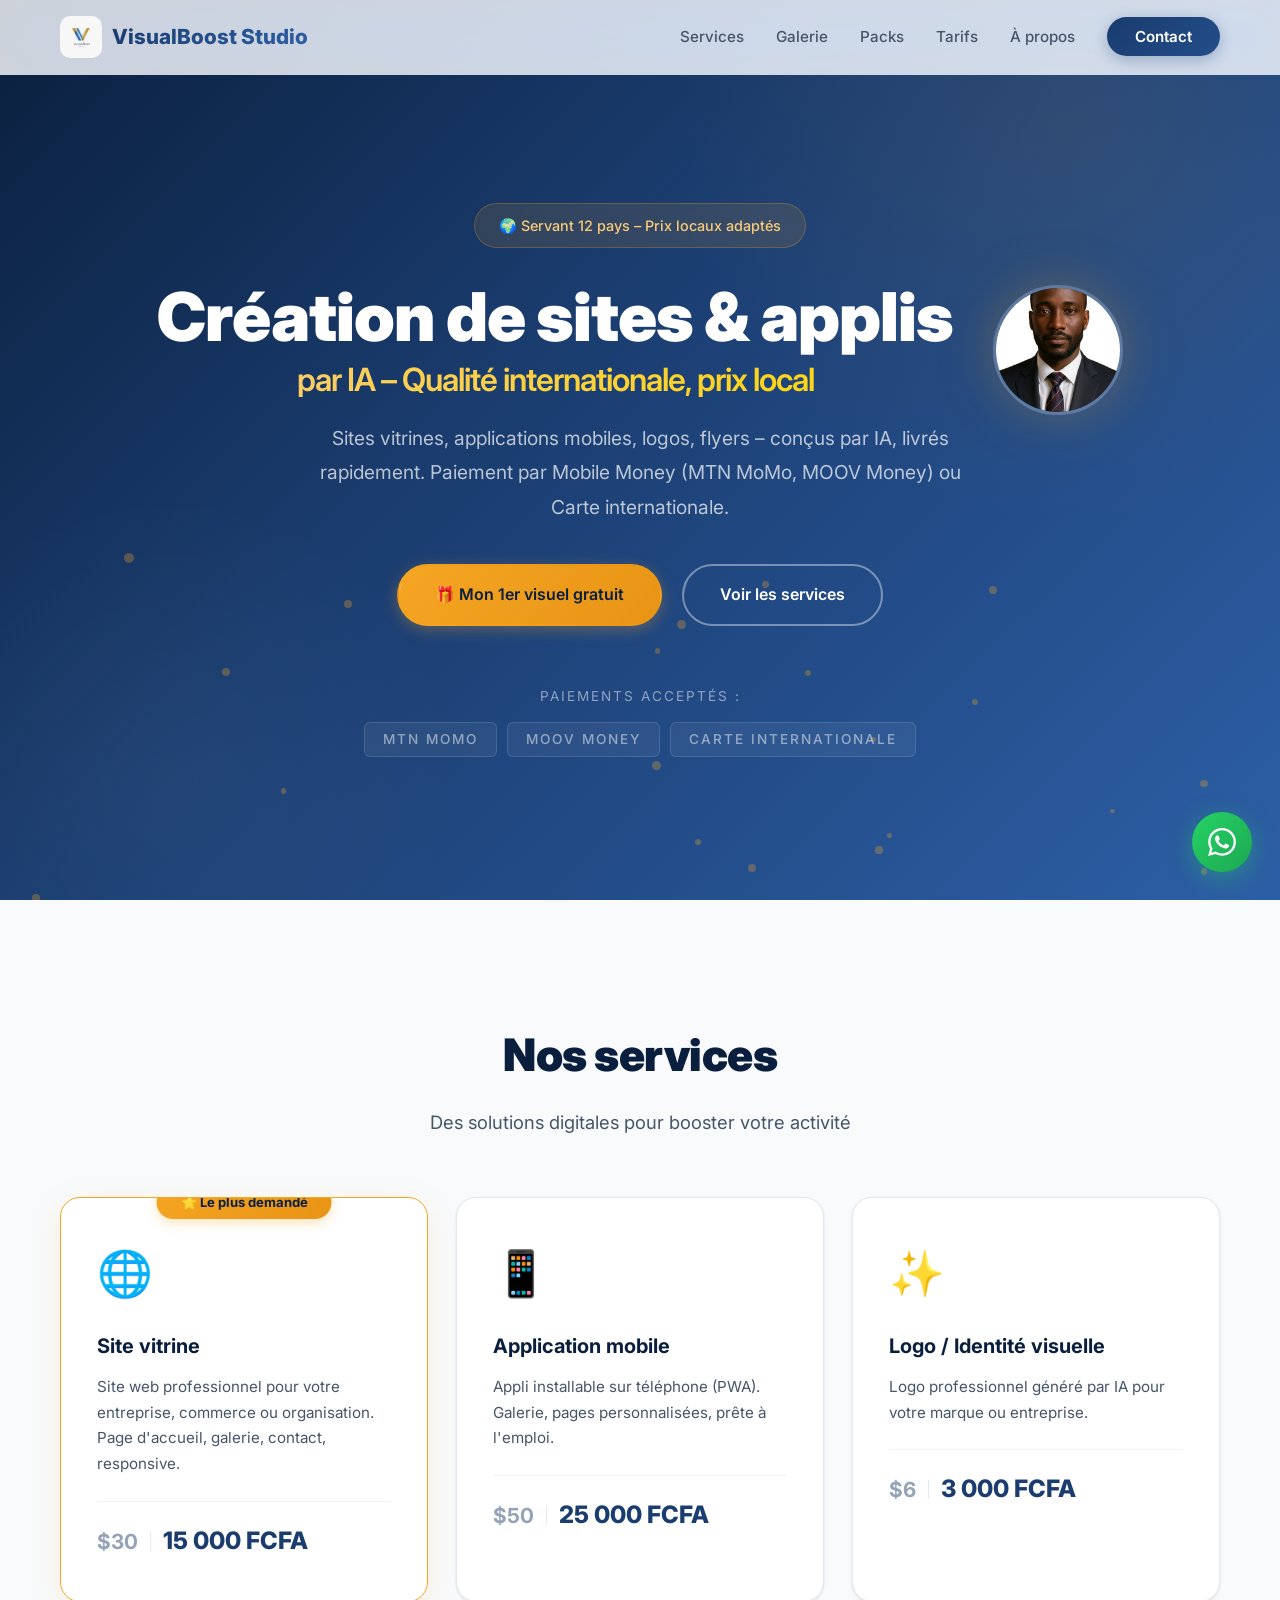
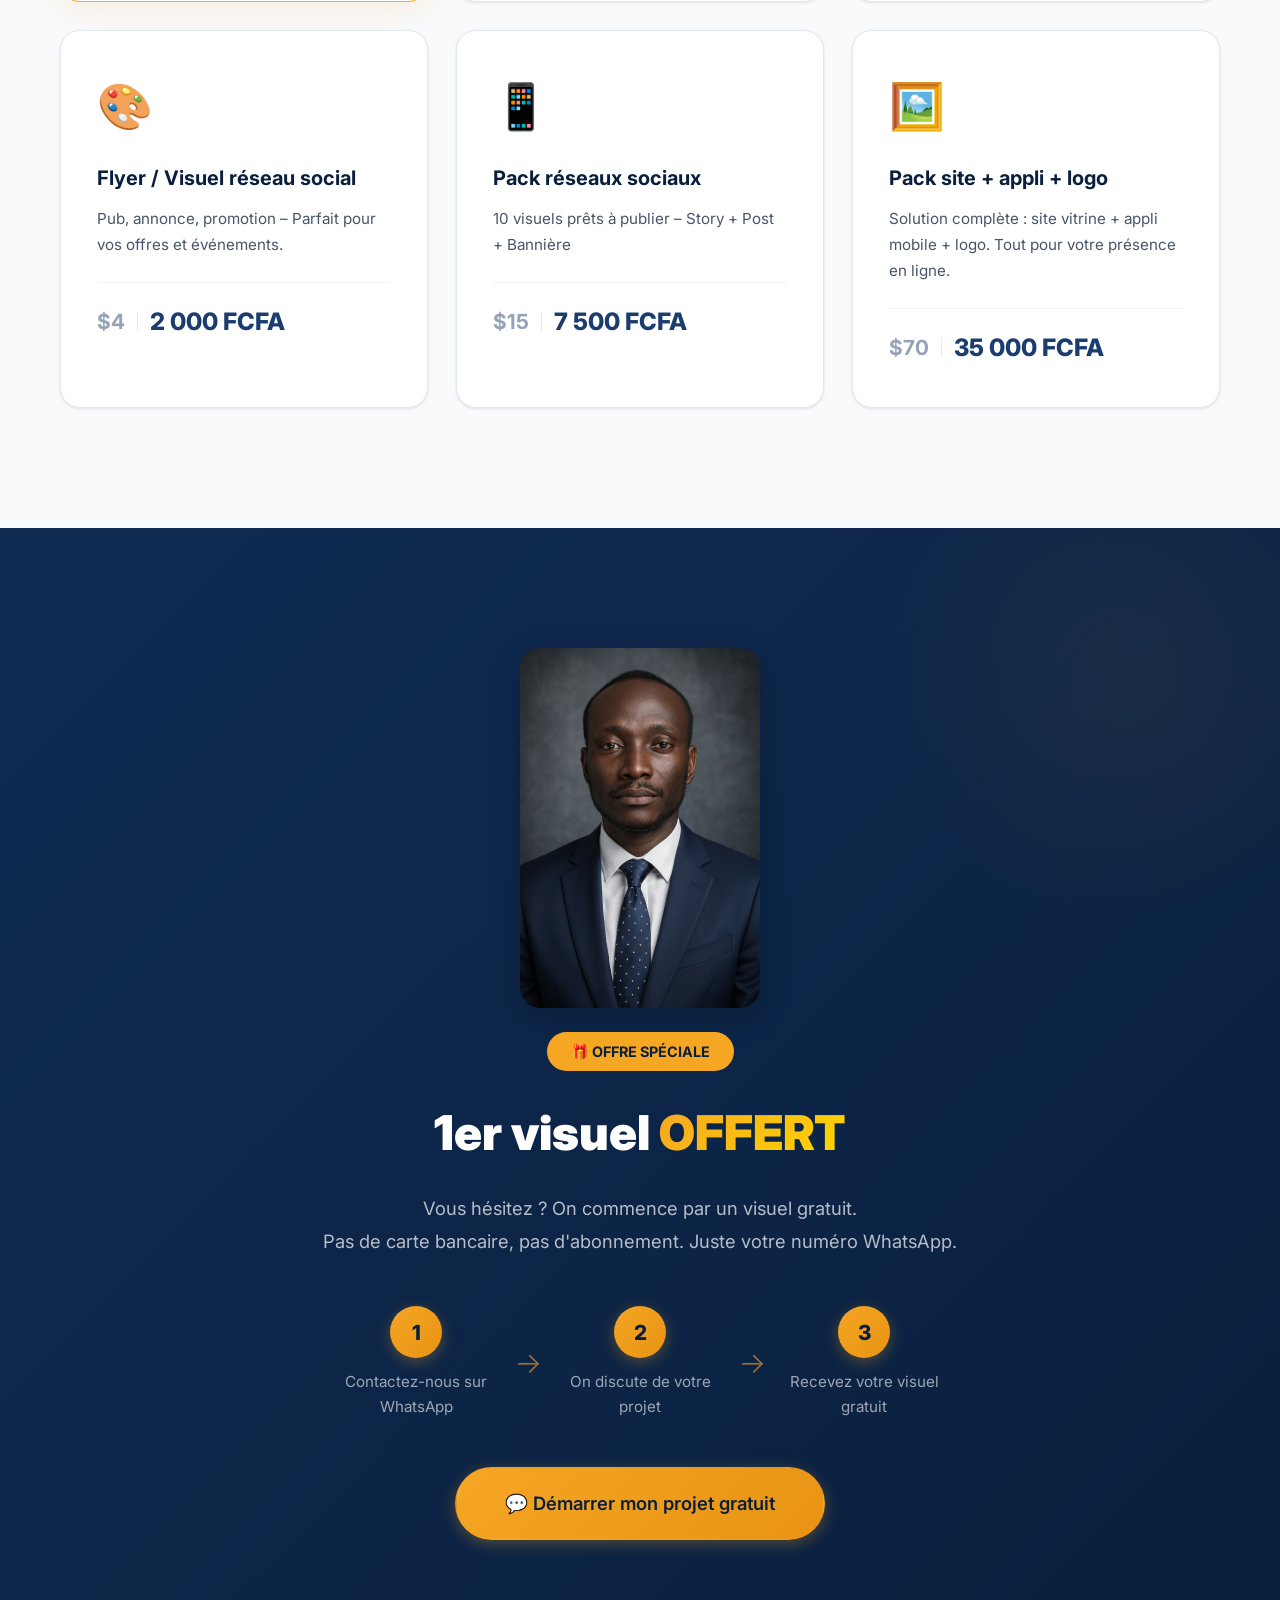
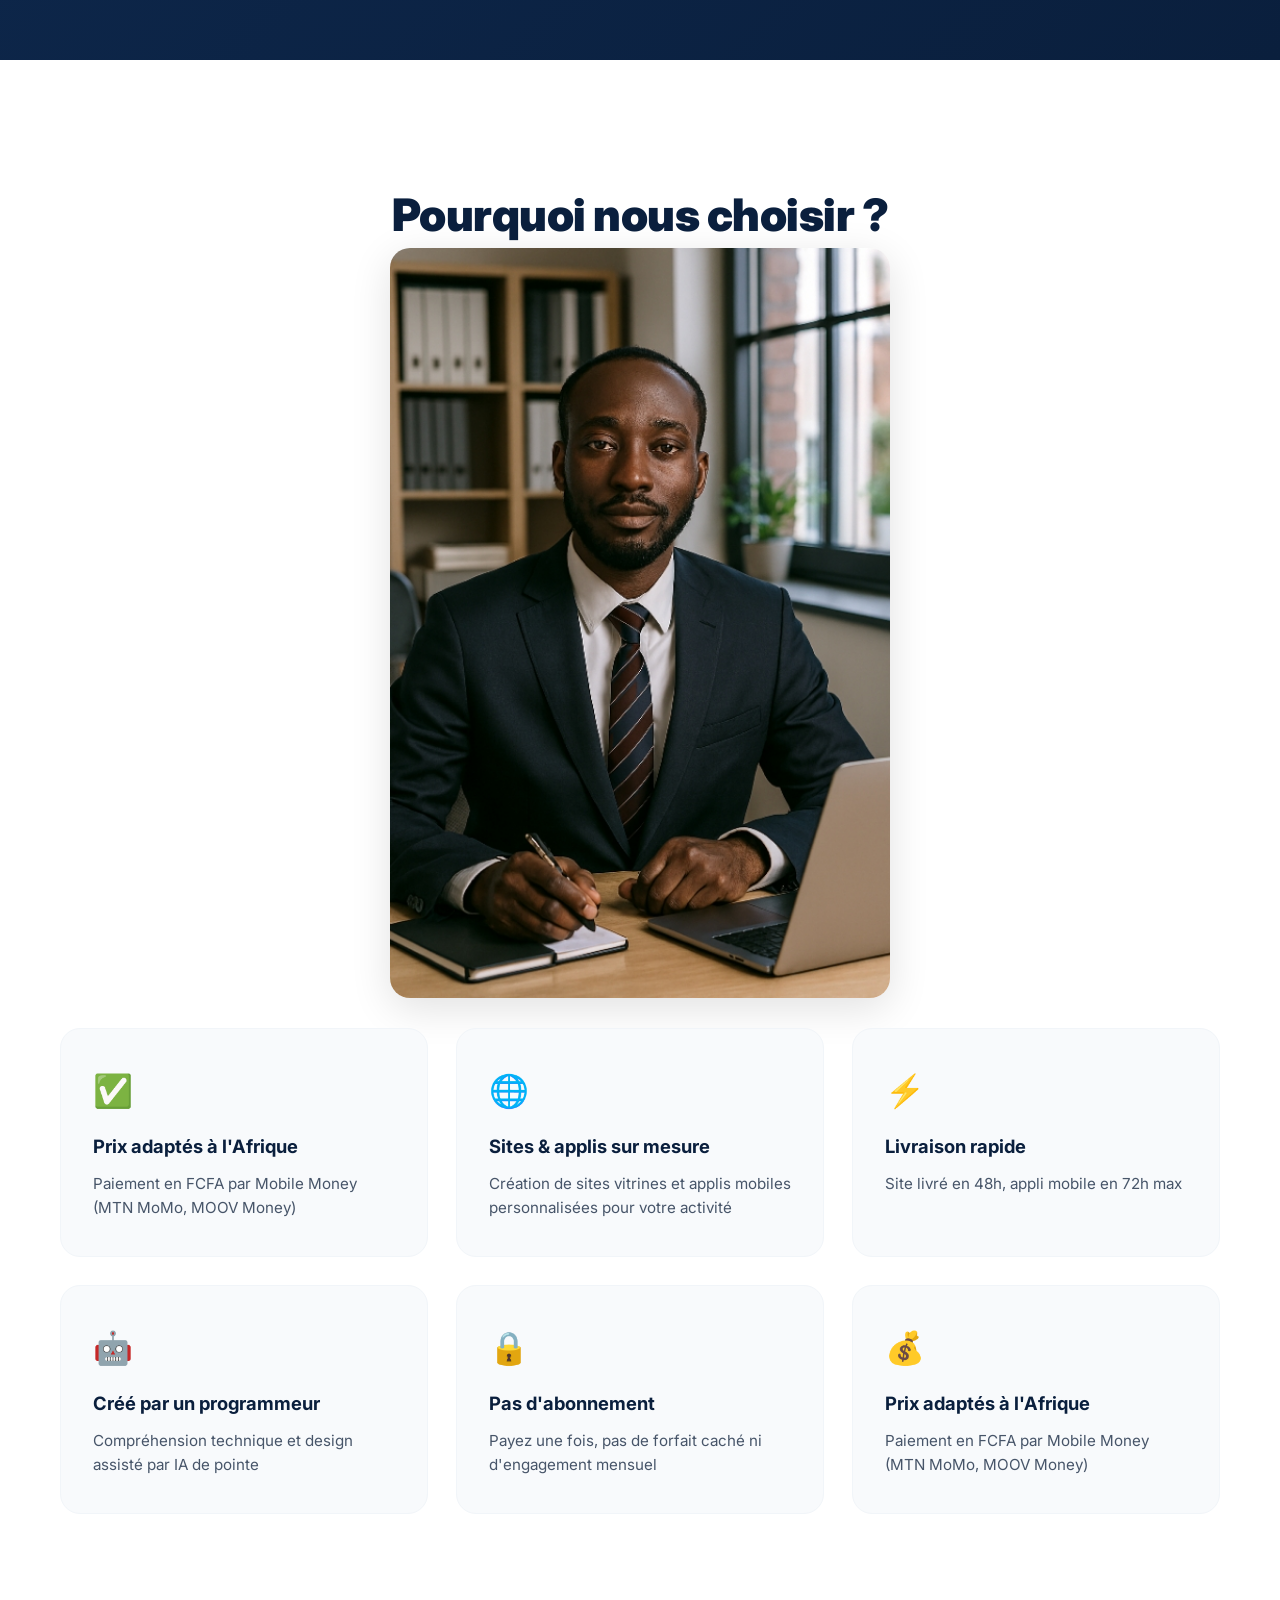
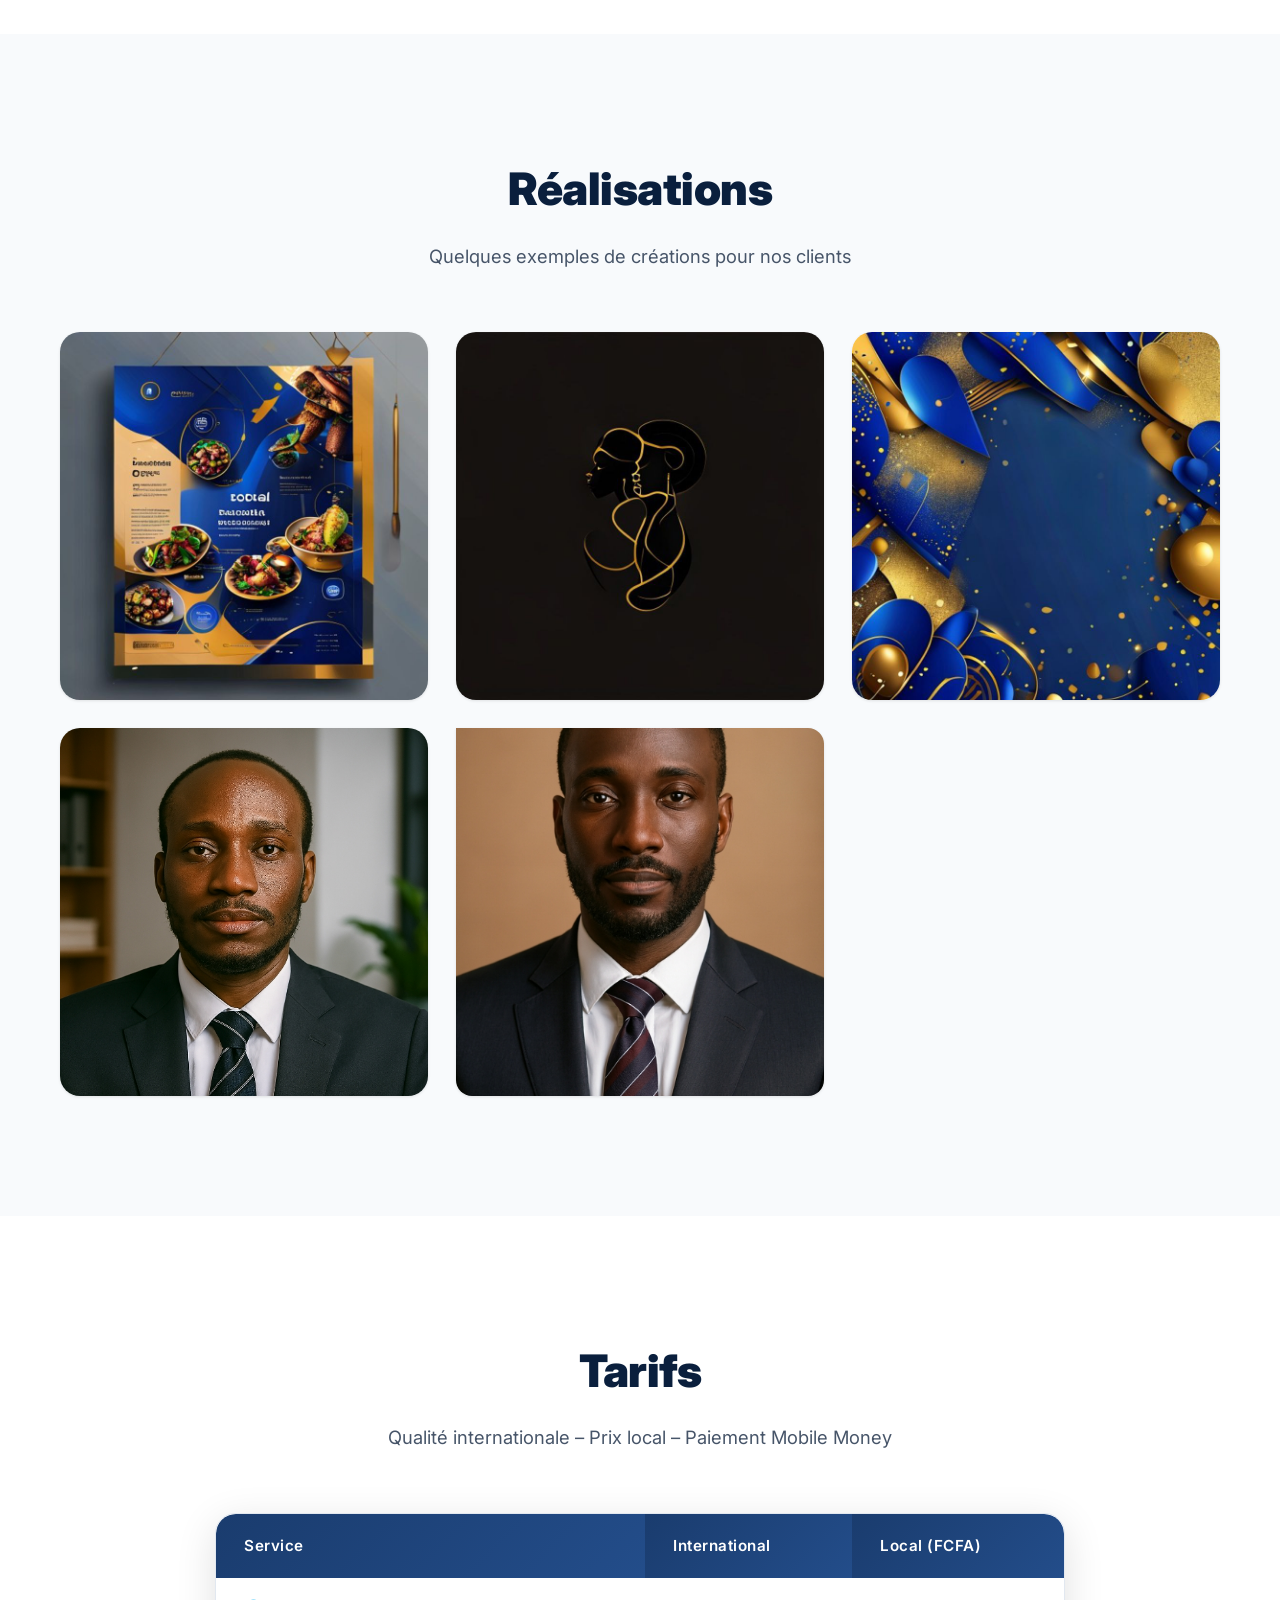
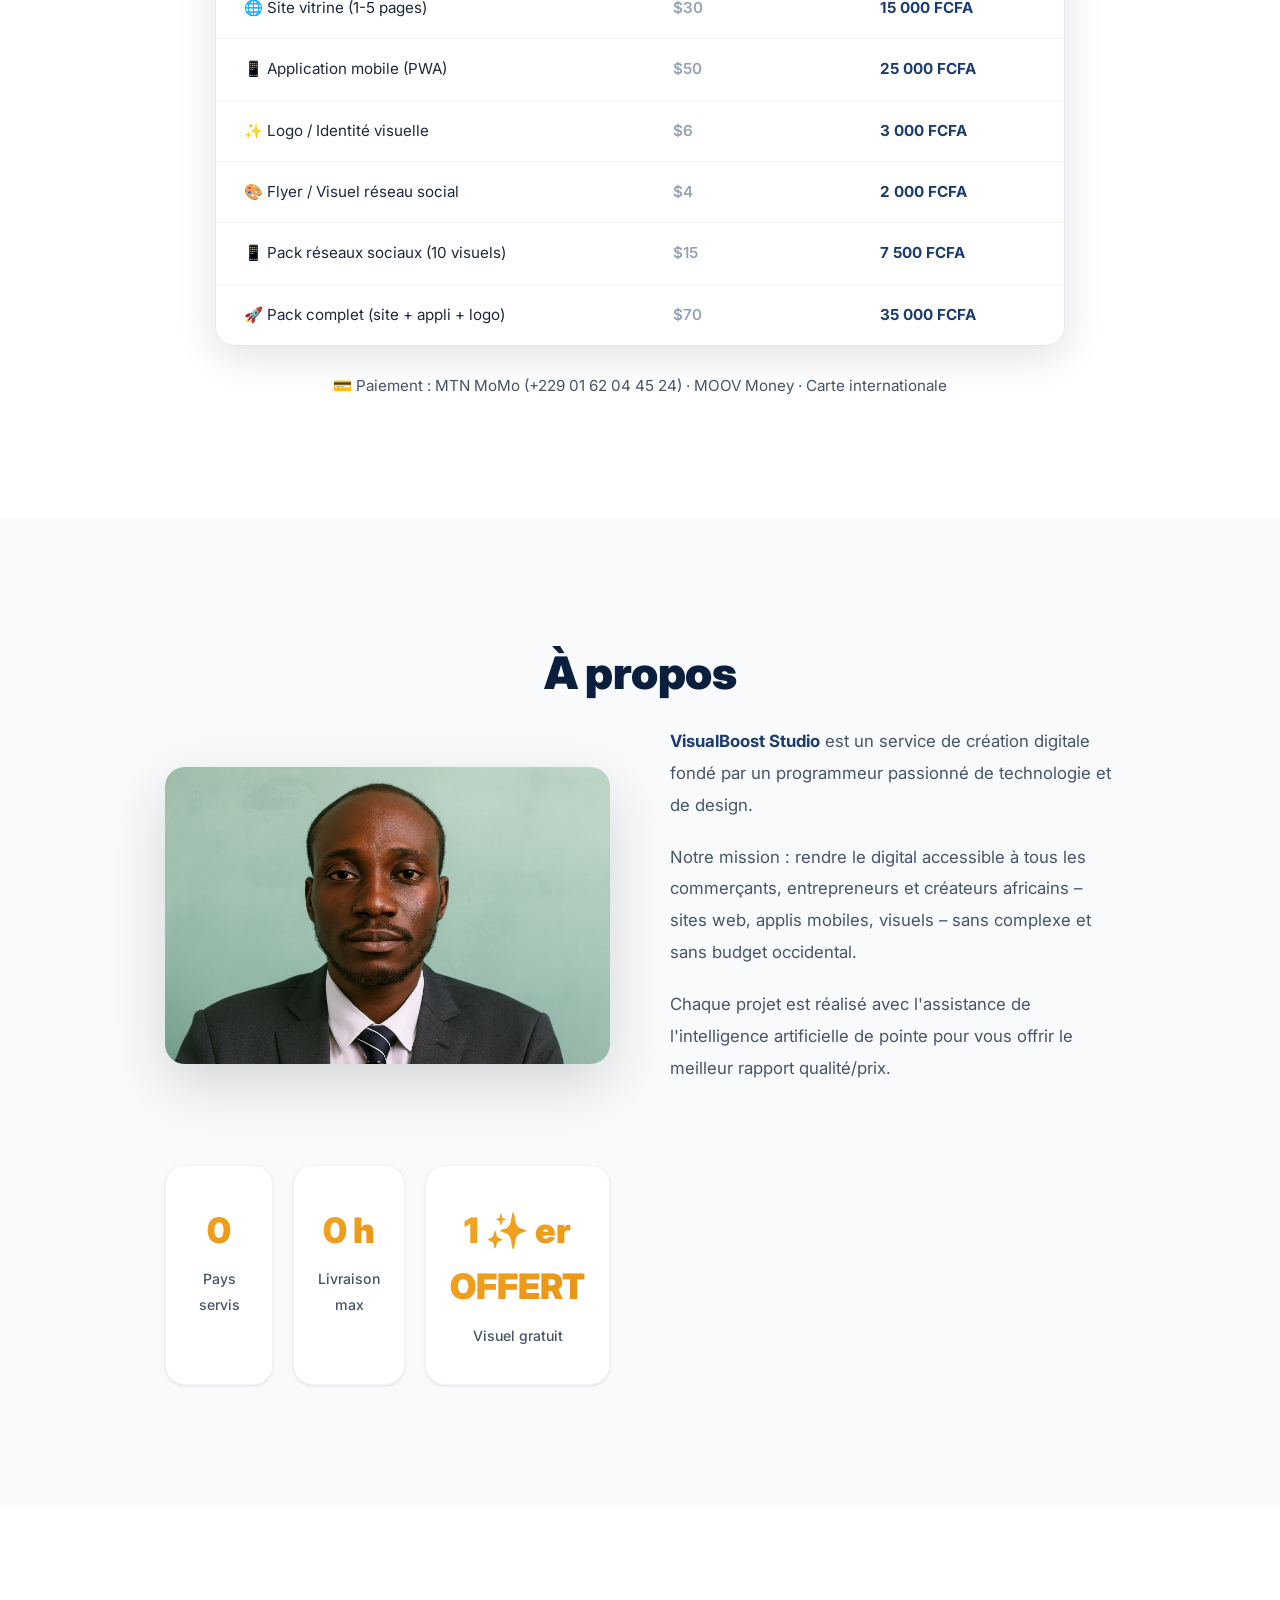
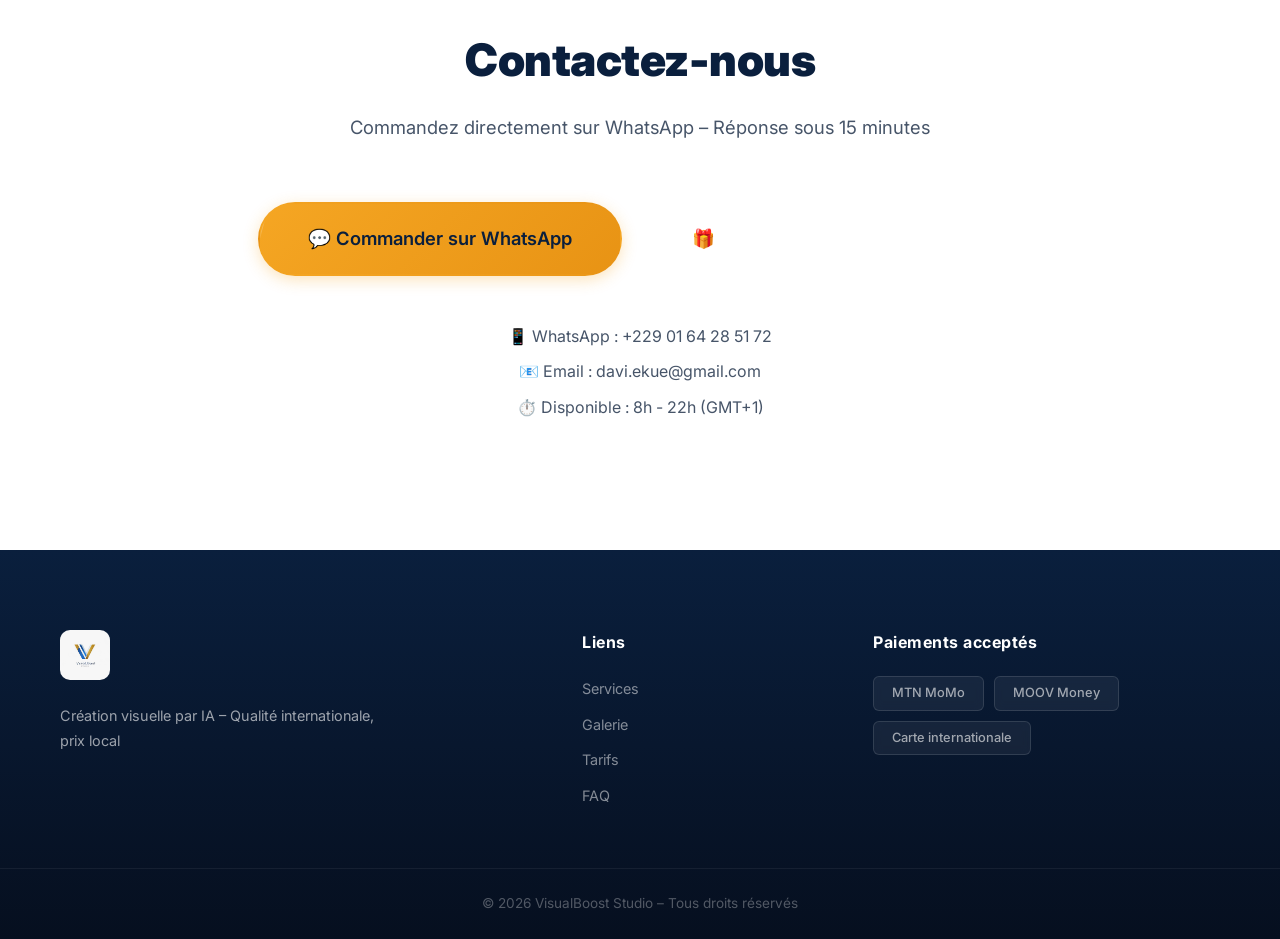
==== commit d9afec81: "Hero: image cercle à côté du titre; gallery-4: 3 coins arrondis + carré" ====
--- a/docs/index.html
+++ b/docs/index.html
@@ -39,11 +39,17 @@
   <section class="hero">
     <div class="container hero-container">
       <div class="hero-badge">🌍 Servant 12 pays – Prix locaux adaptés</div>
-      <h1 class="hero-title">
-        Création de sites & applis<br>
-        <span class="hero-sub">par IA – Qualité internationale, prix local</span>
-      </h1>
-      <img src="images/hero-visual.png" alt="VisualBoost Studio" class="hero-visual" loading="lazy">
+      <div class="hero-row">
+        <div class="hero-text-col">
+          <h1 class="hero-title">
+            Création de sites & applis<br>
+            <span class="hero-sub">par IA – Qualité internationale, prix local</span>
+          </h1>
+        </div>
+        <div class="hero-img-col">
+          <img src="images/hero-visual.png" alt="VisualBoost Studio" class="hero-visual" loading="lazy">
+        </div>
+      </div>
       <p class="hero-desc">
         Sites vitrines, applications mobiles, logos, flyers – conçus par IA, livrés rapidement.
         Paiement par Mobile Money (MTN MoMo, MOOV Money) ou Carte internationale.
@@ -131,14 +137,6 @@
             <span class="price-fcfa">35 000 FCFA</span>
           </div>
         </div>
-      </div>
-    </div>
-  </section>
-
-  <section class="section showcase">
-    <div class="container">
-      <div class="showcase-content reveal-scale">
-        <img src="images/gallery-4.jpg" alt="Création visuelle" class="showcase-img" loading="lazy">
       </div>
     </div>
   </section>
@@ -231,6 +229,9 @@
         </div>
         <div class="gallery-item reveal-scale reveal-delay-2">
           <img src="images/gallery-8.jpg" alt="Création" loading="lazy">
+        </div>
+        <div class="gallery-item gallery-clip reveal-right reveal-delay-3">
+          <img src="images/gallery-4.jpg" alt="Création" loading="lazy">
         </div>
       </div>
     </div>
--- a/docs/css/style.css
+++ b/docs/css/style.css
@@ -356,12 +356,27 @@
   margin-top: 8px;
 }
 
+.hero-row {
+  display: flex;
+  align-items: center;
+  justify-content: center;
+  gap: 40px;
+  flex-wrap: wrap;
+}
+
+.hero-text-col { flex: 1; min-width: 300px; }
+
+.hero-img-col { flex-shrink: 0; }
+
 .hero-visual {
-  max-width: 260px;
-  margin: 0 auto 24px;
+  width: 130px;
+  height: 130px;
   display: block;
+  border-radius: 50%;
+  border: 3px solid rgba(255,255,255,0.25);
+  box-shadow: 0 0 40px rgba(245,166,35,0.2), 0 0 80px rgba(245,166,35,0.08);
+  object-fit: cover;
   animation: floatHero 4s ease-in-out infinite;
-  filter: drop-shadow(0 10px 40px rgba(245,166,35,0.15));
 }
 
 @keyframes floatHero {
@@ -611,28 +626,6 @@
 
 .step-arrow { color: var(--gold-500); font-size: 1.8rem; font-weight: 300; opacity: 0.6; }
 
-/* Showcase image between sections */
-.showcase {
-  padding: 40px 0;
-  background: var(--gray-50);
-}
-
-.showcase-content {
-  max-width: 700px;
-  margin: 0 auto;
-  border-radius: var(--radius-xl);
-  overflow: hidden;
-  box-shadow: var(--shadow-xl);
-}
-
-.showcase-img {
-  width: 100%;
-  display: block;
-  transition: transform 0.6s;
-}
-
-.showcase:hover .showcase-img { transform: scale(1.03); }
-
 /* Offer visual */
 .offer-visual {
   max-width: 240px;
@@ -728,6 +721,9 @@
   grid-template-columns: repeat(auto-fit, minmax(320px, 1fr));
   gap: 28px;
 }
+
+.gallery-item.gallery-clip { border-radius: 0 16px 16px 16px; }
+.gallery-item.gallery-clip:hover { border-radius: 0 20px 20px 20px; }
 
 .gallery-item {
   border-radius: var(--radius-lg);
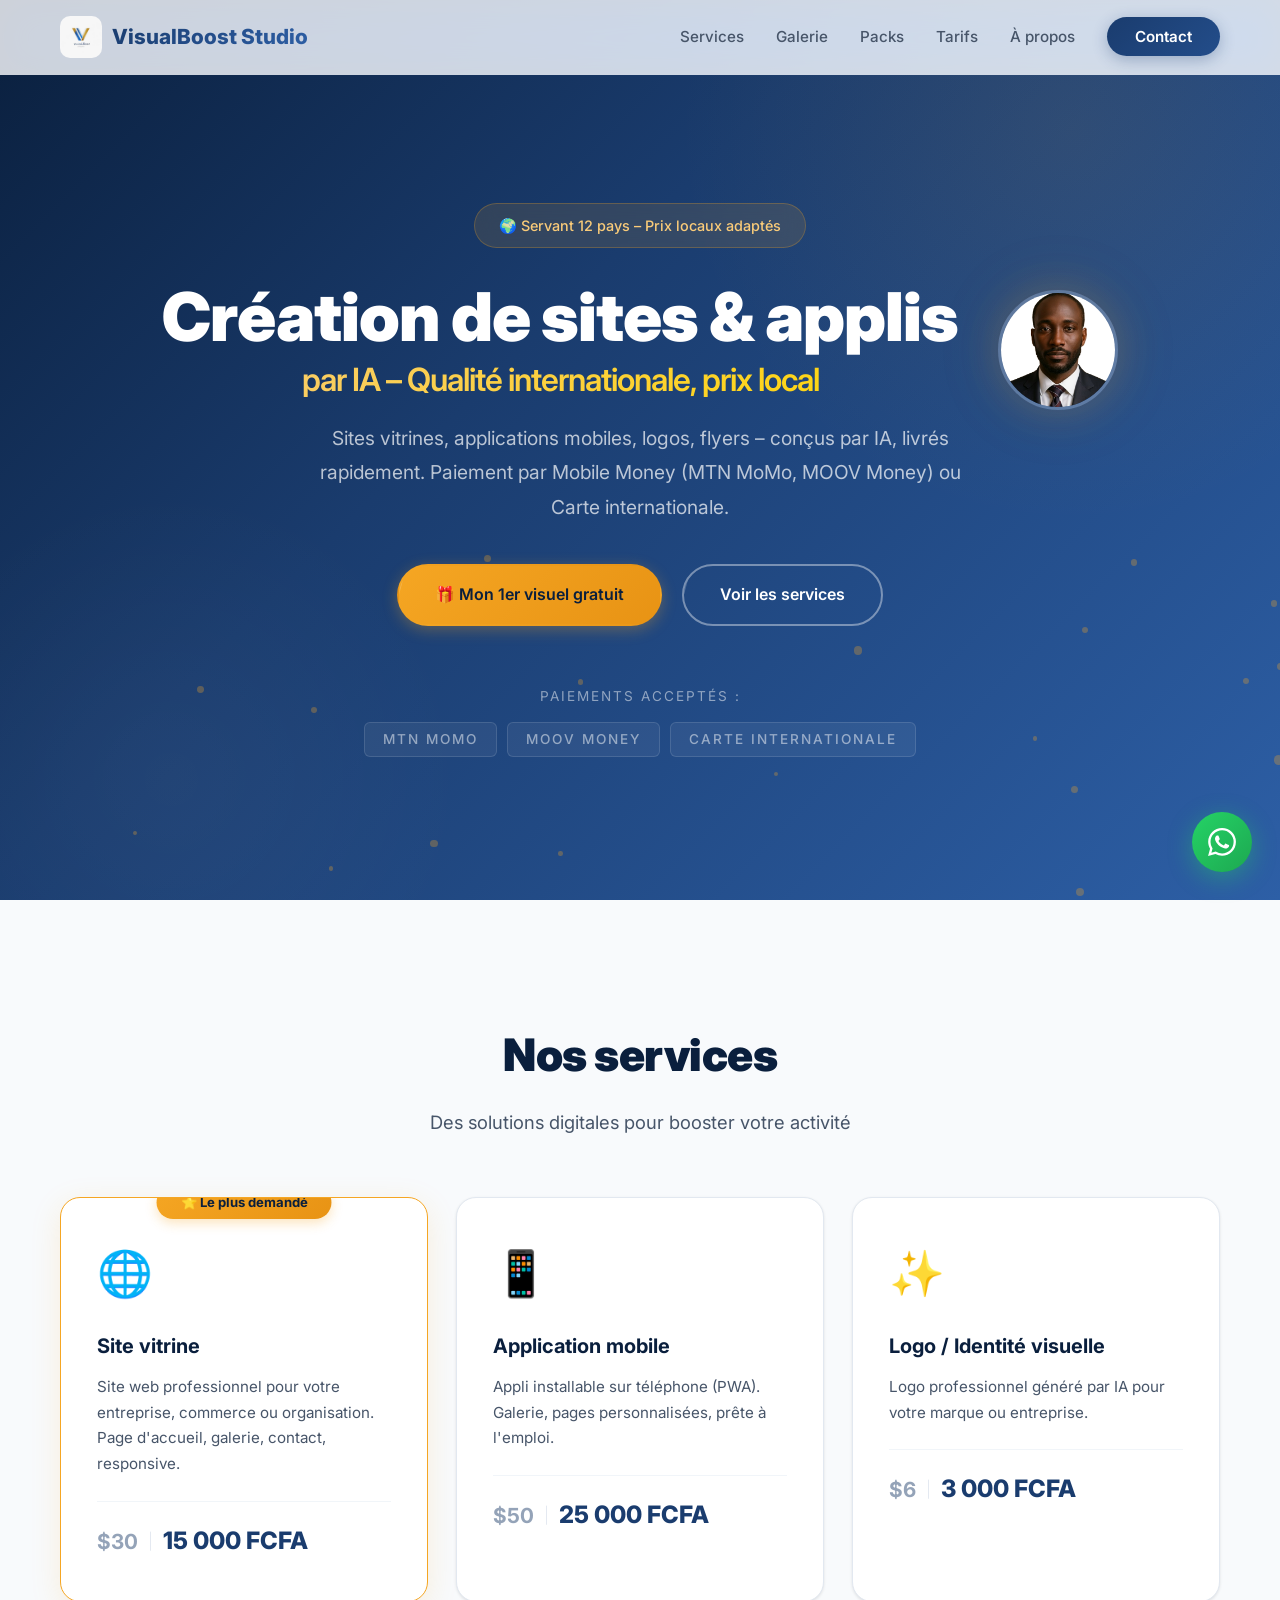
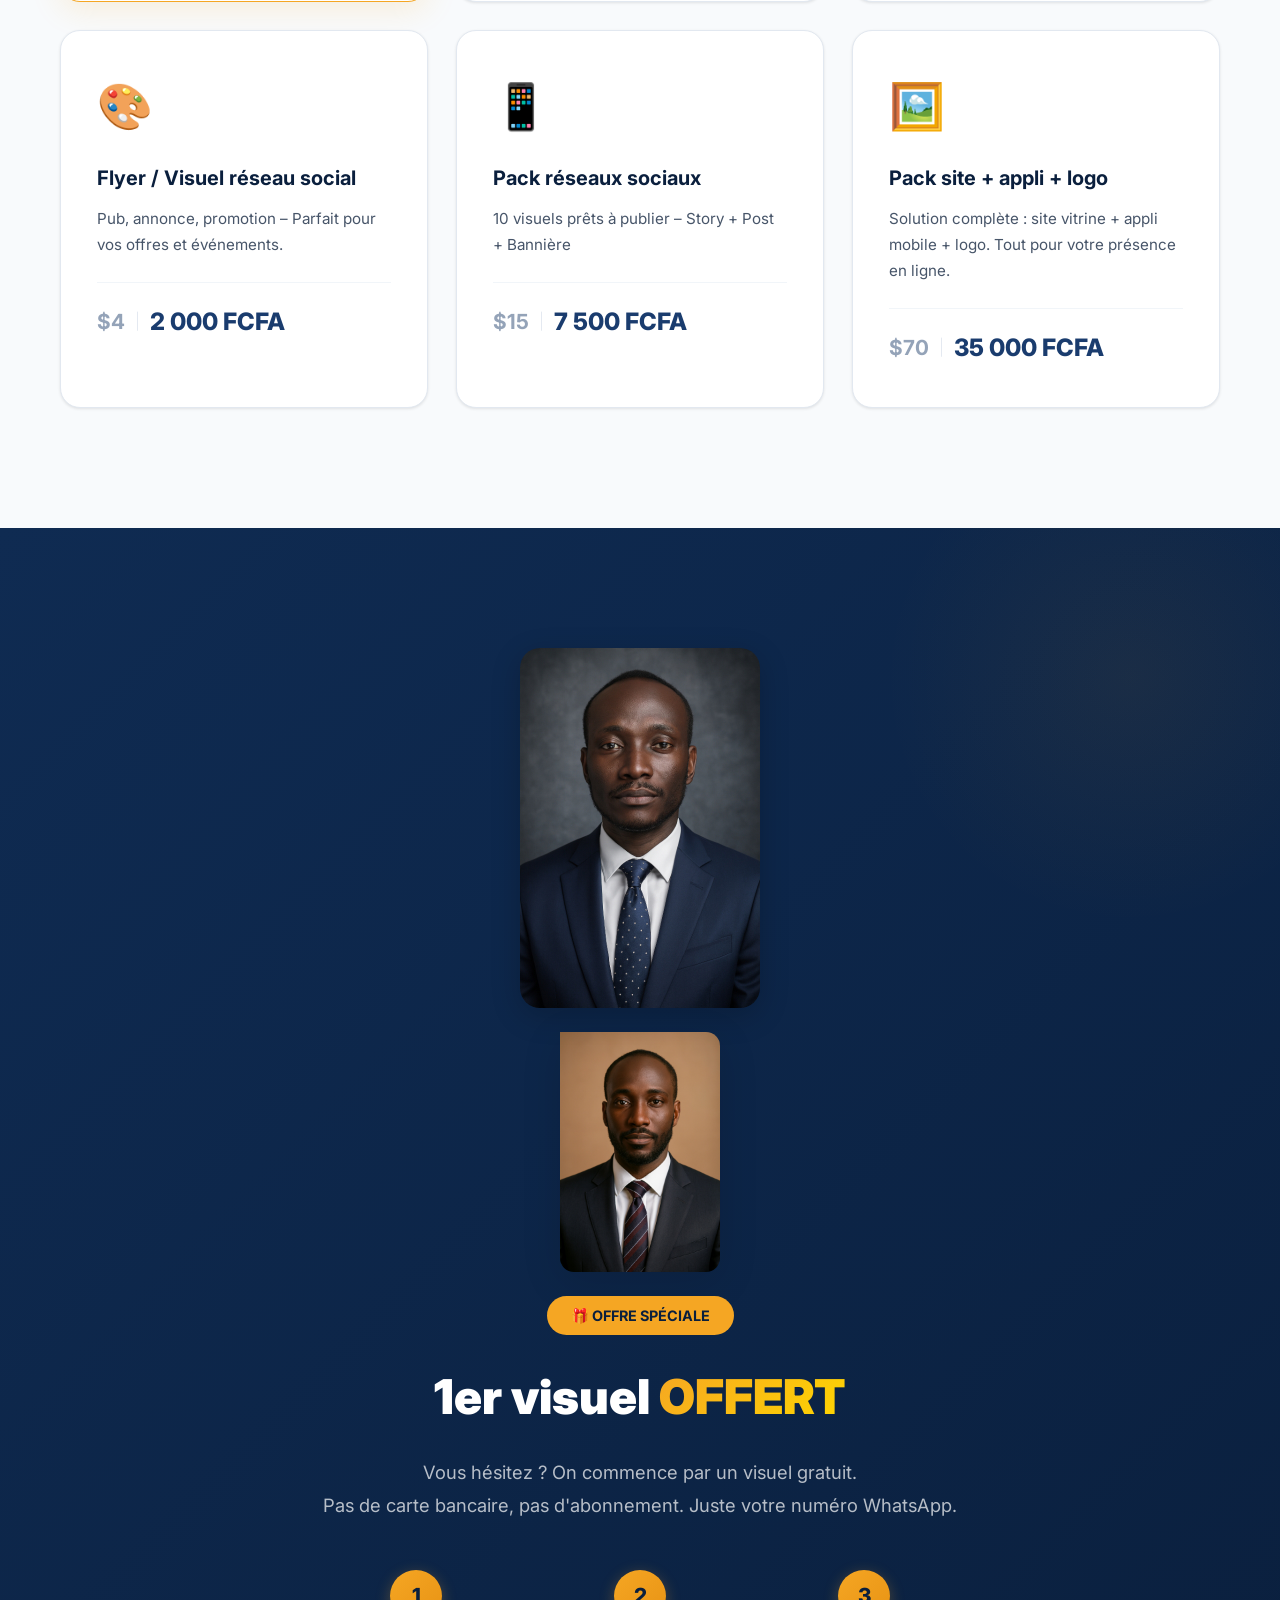
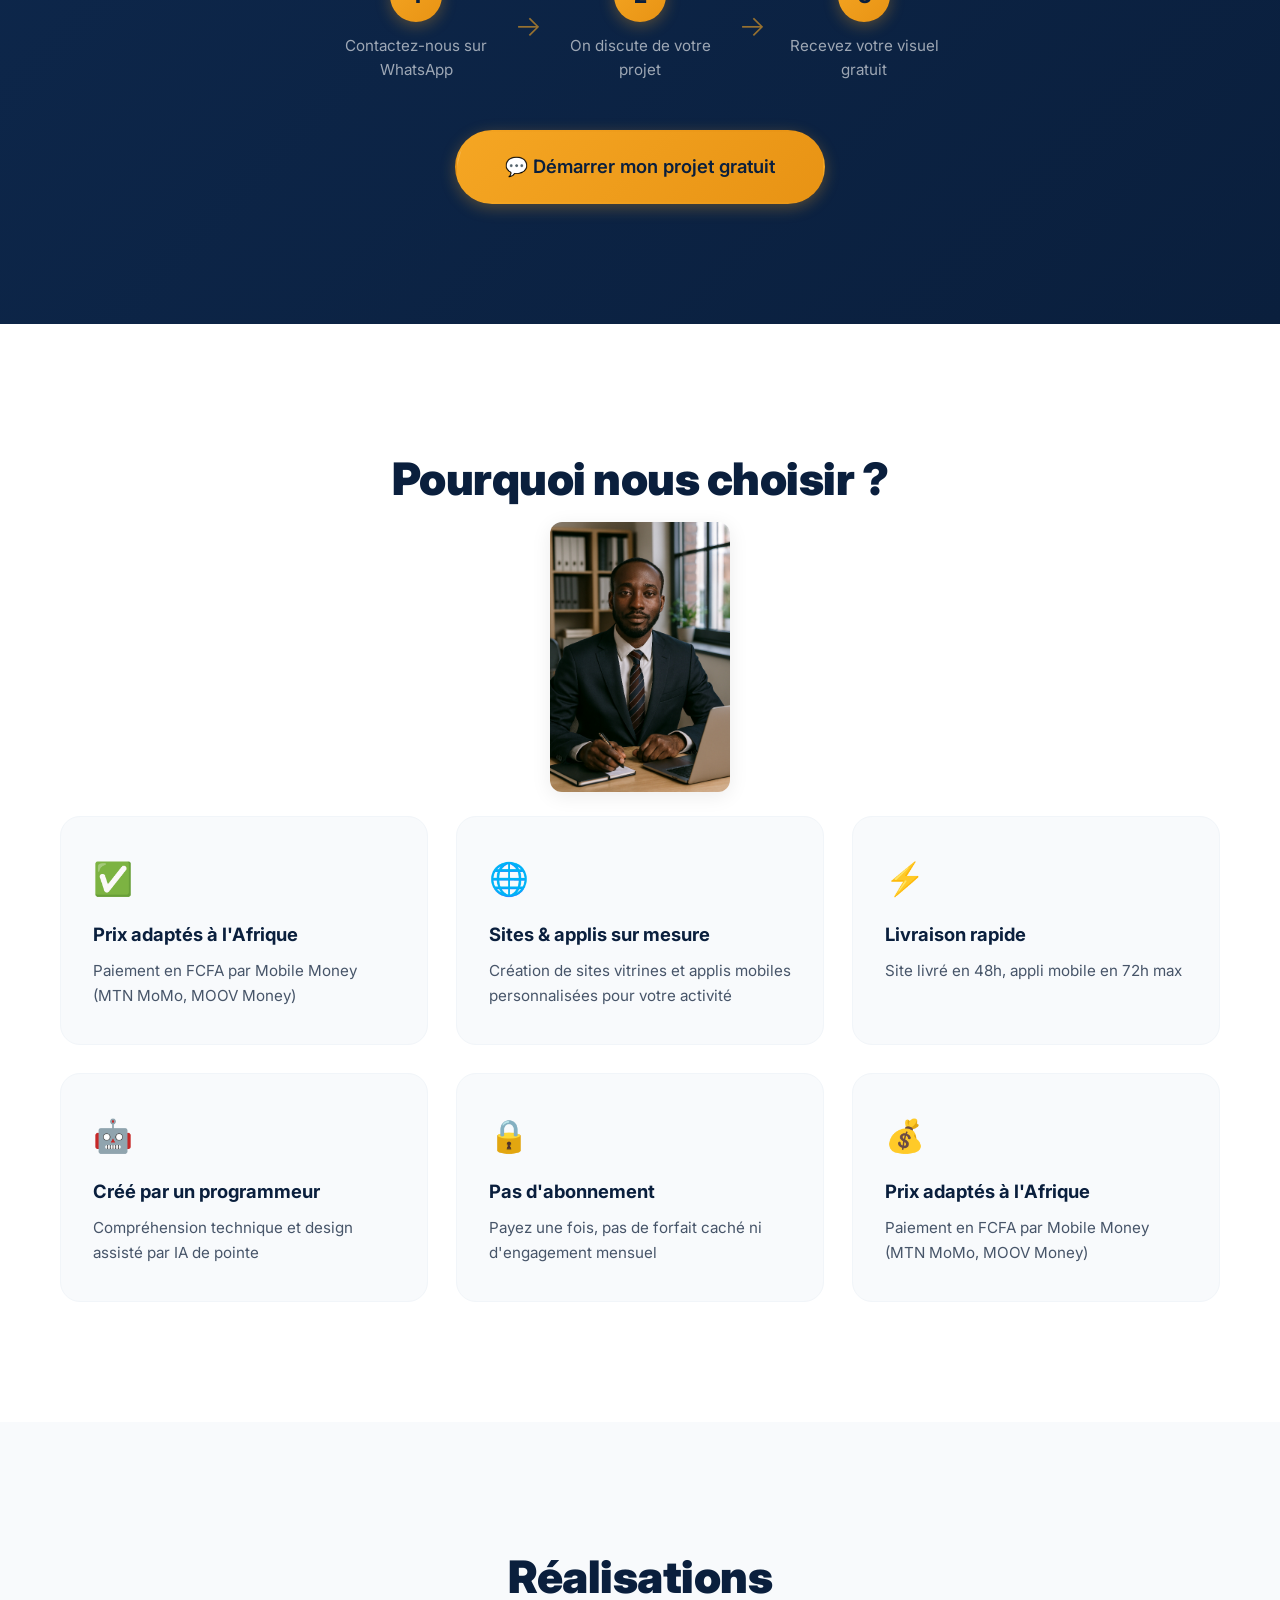
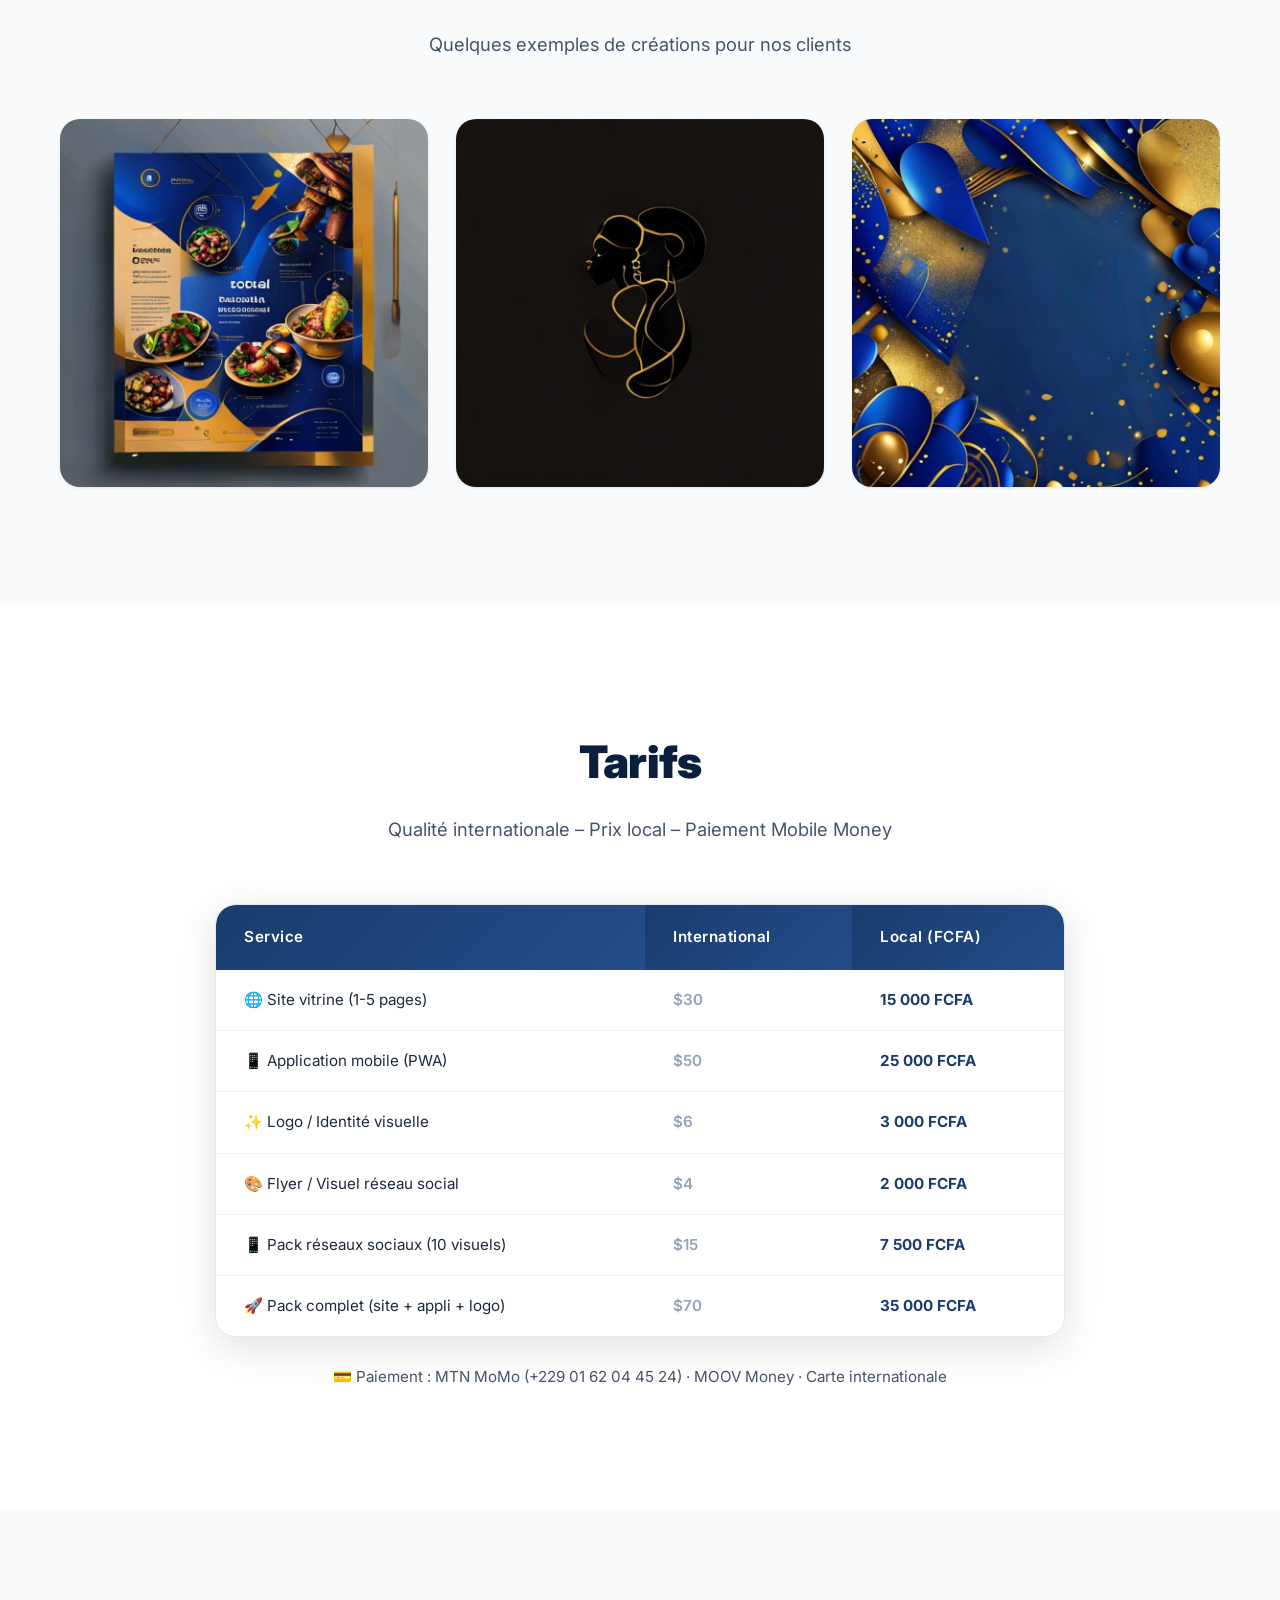
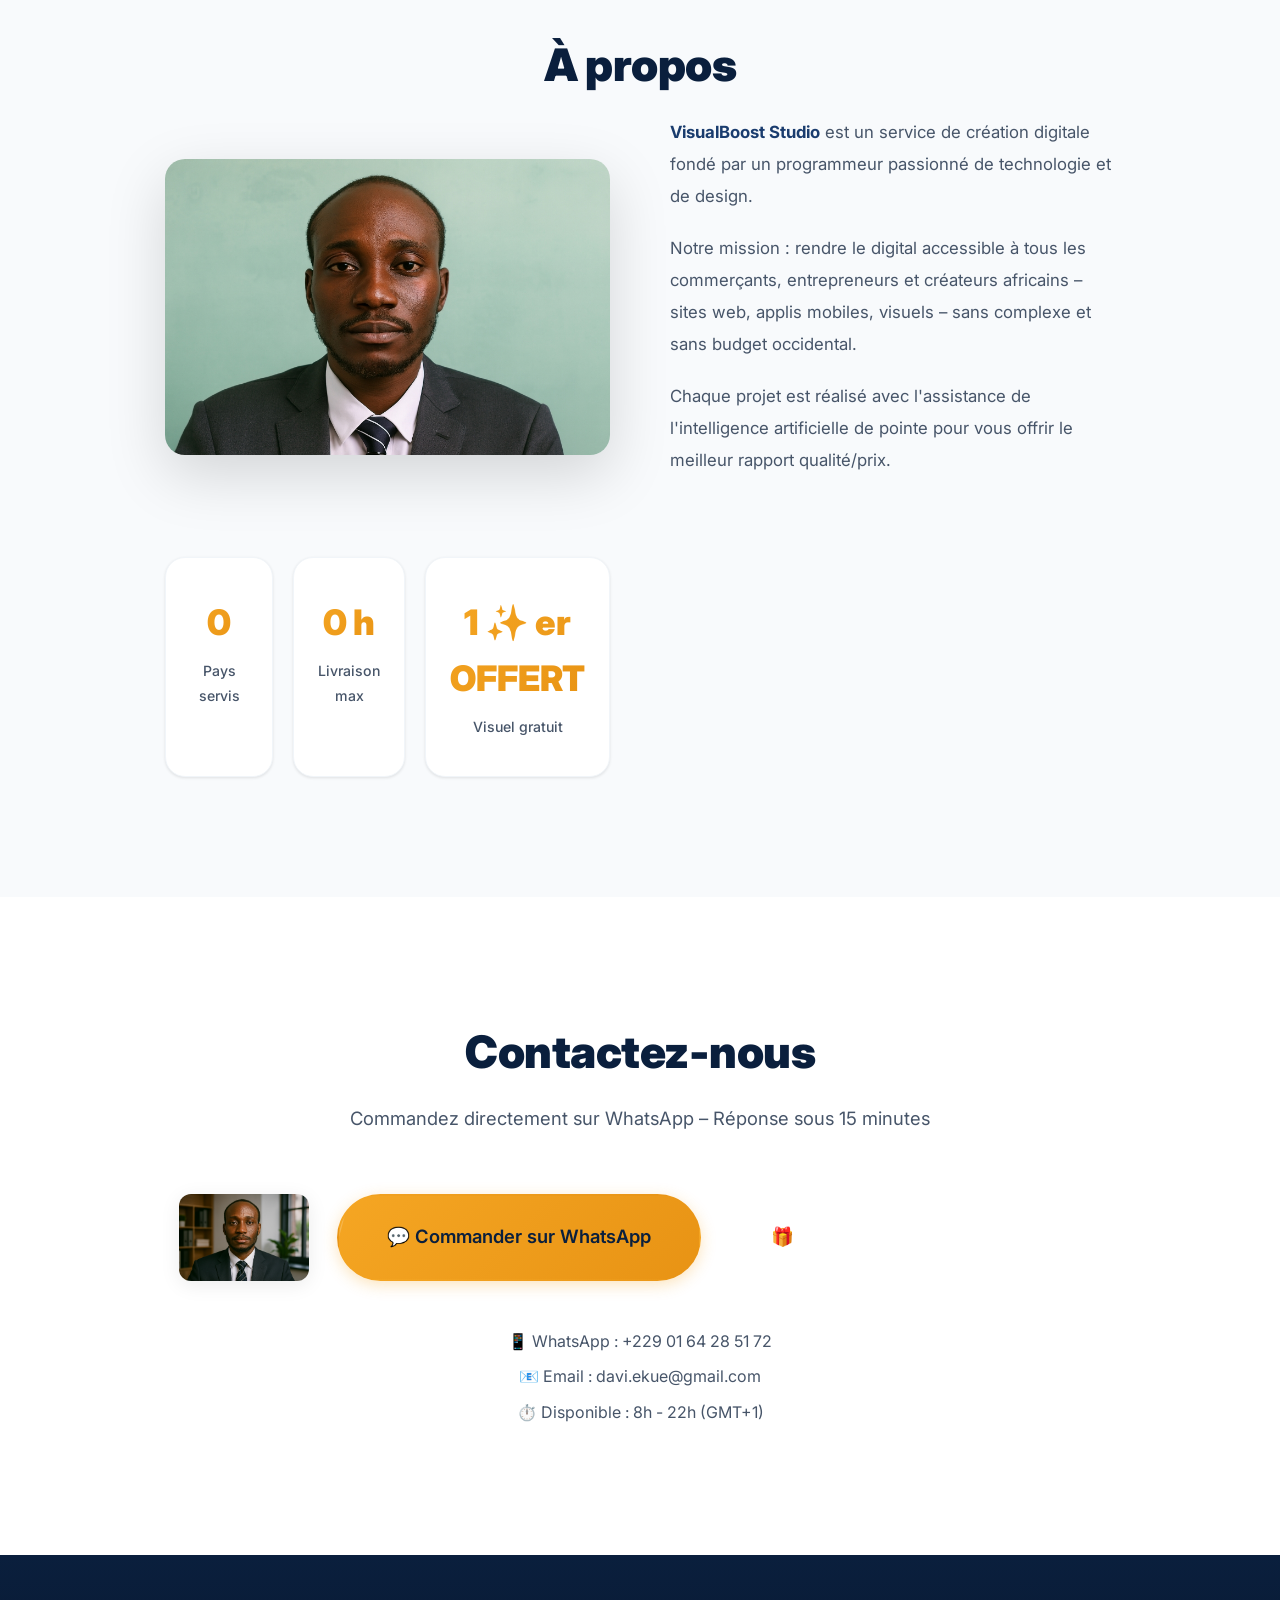
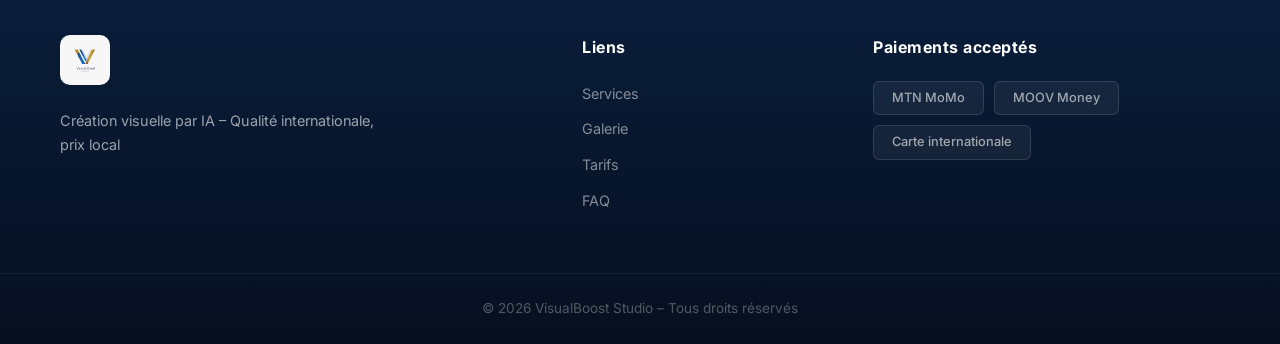
==== commit d9949be9: "Corrections: hero visage complet, why image réduite sans rogner, g4/g8 hors galerie, g4 3 coins sans" ====
--- a/docs/index.html
+++ b/docs/index.html
@@ -144,6 +144,9 @@
   <section class="section offer">
     <div class="container offer-container">
       <img src="images/gallery-5.jpg" alt="Création" class="offer-visual" loading="lazy">
+      <div class="offer-img-row">
+        <img src="images/gallery-4.jpg" alt="Création" class="offer-thumb clip-mixed" loading="lazy">
+      </div>
       <div class="offer-badge reveal">🎁 OFFRE SPÉCIALE</div>
       <h2 class="offer-title reveal reveal-delay-1">1er visuel <span class="highlight">OFFERT</span></h2>
       <p class="offer-desc reveal reveal-delay-2">
@@ -226,12 +229,6 @@
         </div>
         <div class="gallery-item reveal-right reveal-delay-4">
           <img src="images/gallery-3.jpg" alt="Bannière design" loading="lazy">
-        </div>
-        <div class="gallery-item reveal-scale reveal-delay-2">
-          <img src="images/gallery-8.jpg" alt="Création" loading="lazy">
-        </div>
-        <div class="gallery-item gallery-clip reveal-right reveal-delay-3">
-          <img src="images/gallery-4.jpg" alt="Création" loading="lazy">
         </div>
       </div>
     </div>
@@ -337,6 +334,7 @@
         Commandez directement sur WhatsApp – Réponse sous 15 minutes
       </p>
       <div class="contact-buttons reveal reveal-delay-2">
+        <img src="images/gallery-8.jpg" alt="Création" class="contact-thumb" loading="lazy">
         <a href="https://wa.me/2290164285172?text=Bonjour%20VisualBoost%20Studio%20%F0%9F%91%8B" class="btn btn-primary btn-large" target="_blank">
           💬 Commander sur WhatsApp
         </a>
--- a/docs/css/style.css
+++ b/docs/css/style.css
@@ -369,13 +369,14 @@
 .hero-img-col { flex-shrink: 0; }
 
 .hero-visual {
-  width: 130px;
-  height: 130px;
+  width: 120px;
+  height: 120px;
   display: block;
   border-radius: 50%;
   border: 3px solid rgba(255,255,255,0.25);
   box-shadow: 0 0 40px rgba(245,166,35,0.2), 0 0 80px rgba(245,166,35,0.08);
   object-fit: cover;
+  object-position: 50% 25%;
   animation: floatHero 4s ease-in-out infinite;
 }
 
@@ -641,19 +642,45 @@
   100% { opacity: 1; transform: rotate(0deg) scale(1); }
 }
 
+/* Offer thumb (gallery-4 avec 3 coins arrondis) */
+.offer-img-row {
+  text-align: center;
+  margin-bottom: 16px;
+}
+
+.offer-thumb {
+  max-width: 160px;
+  display: inline-block;
+  box-shadow: var(--shadow-lg);
+}
+
+.offer-thumb.clip-mixed {
+  border-radius: 0 14px 14px 14px;
+}
+
+/* Contact thumb (gallery-8) */
+.contact-thumb {
+  max-width: 130px;
+  border-radius: var(--radius);
+  box-shadow: var(--shadow-md);
+  display: inline-block;
+  vertical-align: middle;
+  margin-right: 8px;
+}
+
 /* Why visual */
 .why-visual-wrapper {
-  max-width: 500px;
-  margin: -20px auto 30px;
-  border-radius: var(--radius-lg);
-  overflow: hidden;
-  box-shadow: var(--shadow-lg);
+  max-width: 180px;
+  margin: -10px auto 24px;
+  border-radius: var(--radius);
+  box-shadow: var(--shadow-md);
 }
 
 .why-visual {
   width: 100%;
   display: block;
   transition: transform 0.5s;
+  border-radius: var(--radius);
 }
 
 .why-visual-wrapper:hover .why-visual { transform: scale(1.05); }
@@ -721,9 +748,6 @@
   grid-template-columns: repeat(auto-fit, minmax(320px, 1fr));
   gap: 28px;
 }
-
-.gallery-item.gallery-clip { border-radius: 0 16px 16px 16px; }
-.gallery-item.gallery-clip:hover { border-radius: 0 20px 20px 20px; }
 
 .gallery-item {
   border-radius: var(--radius-lg);
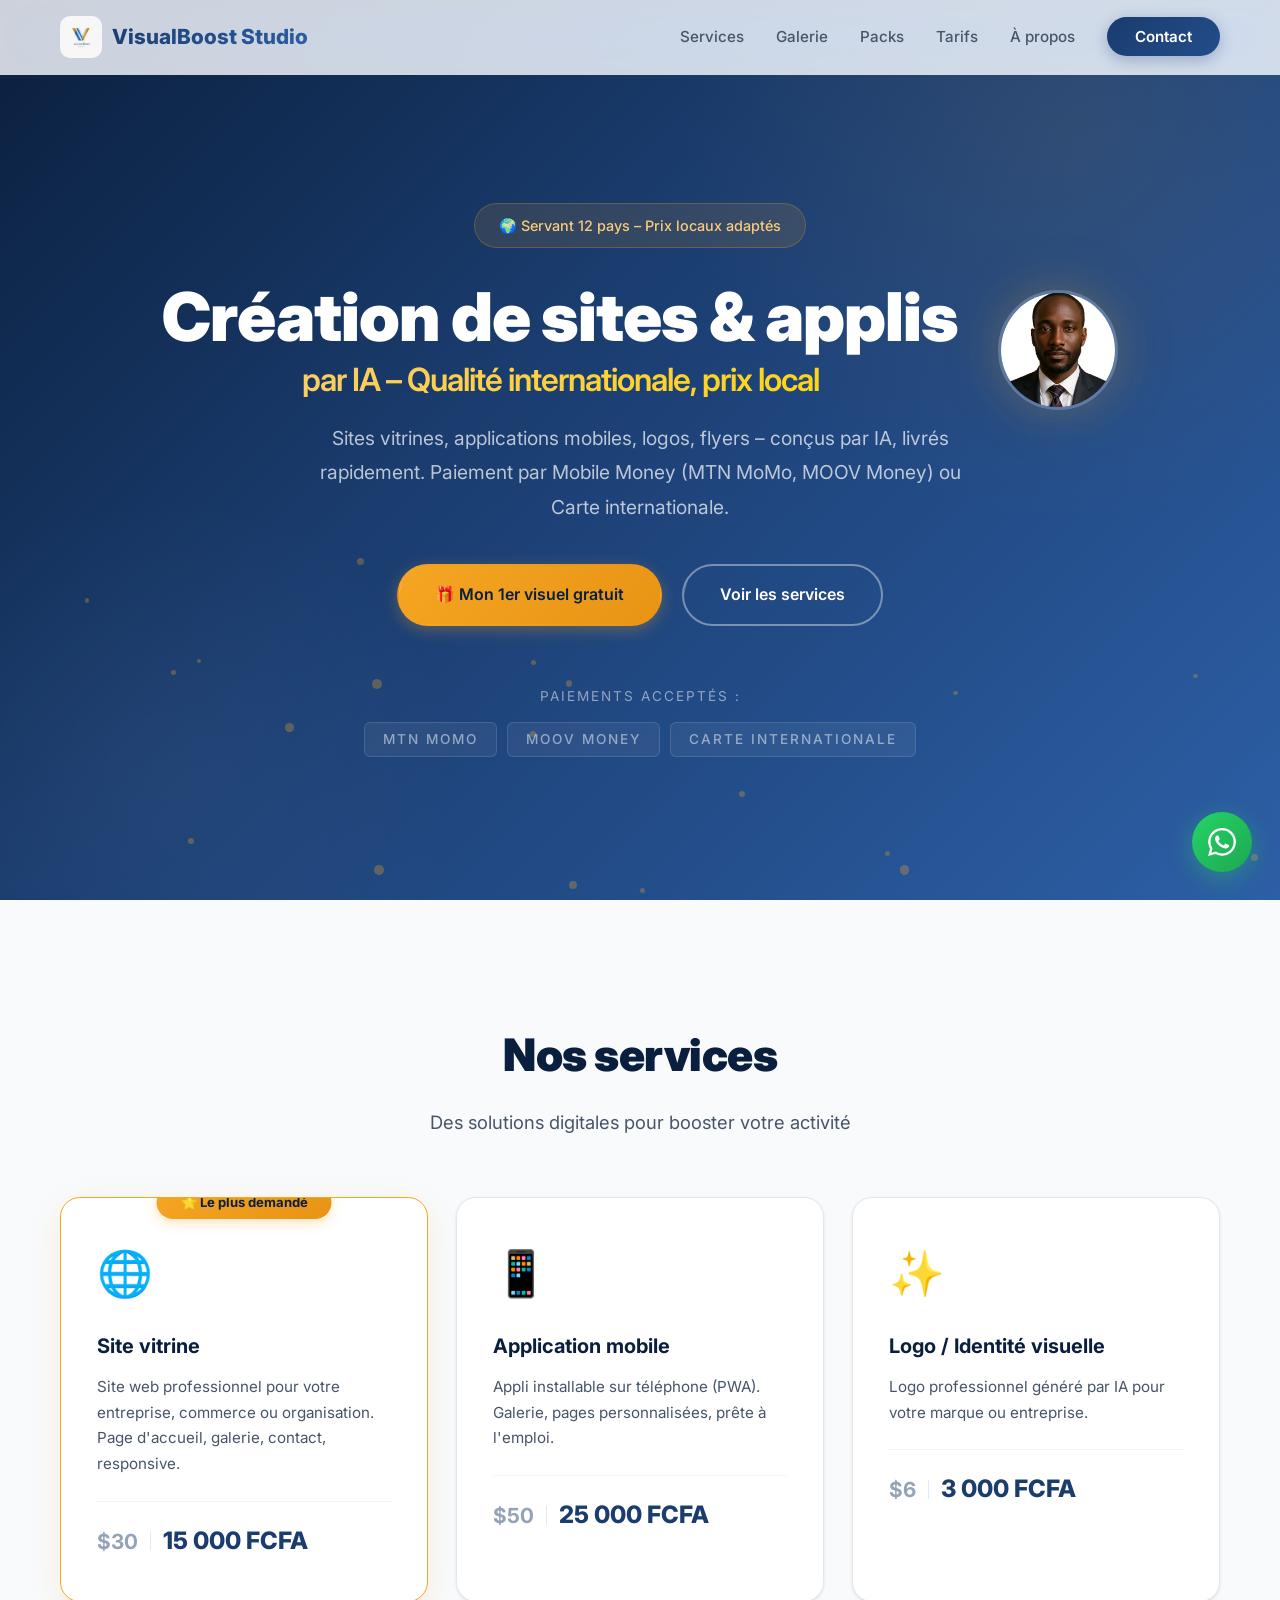
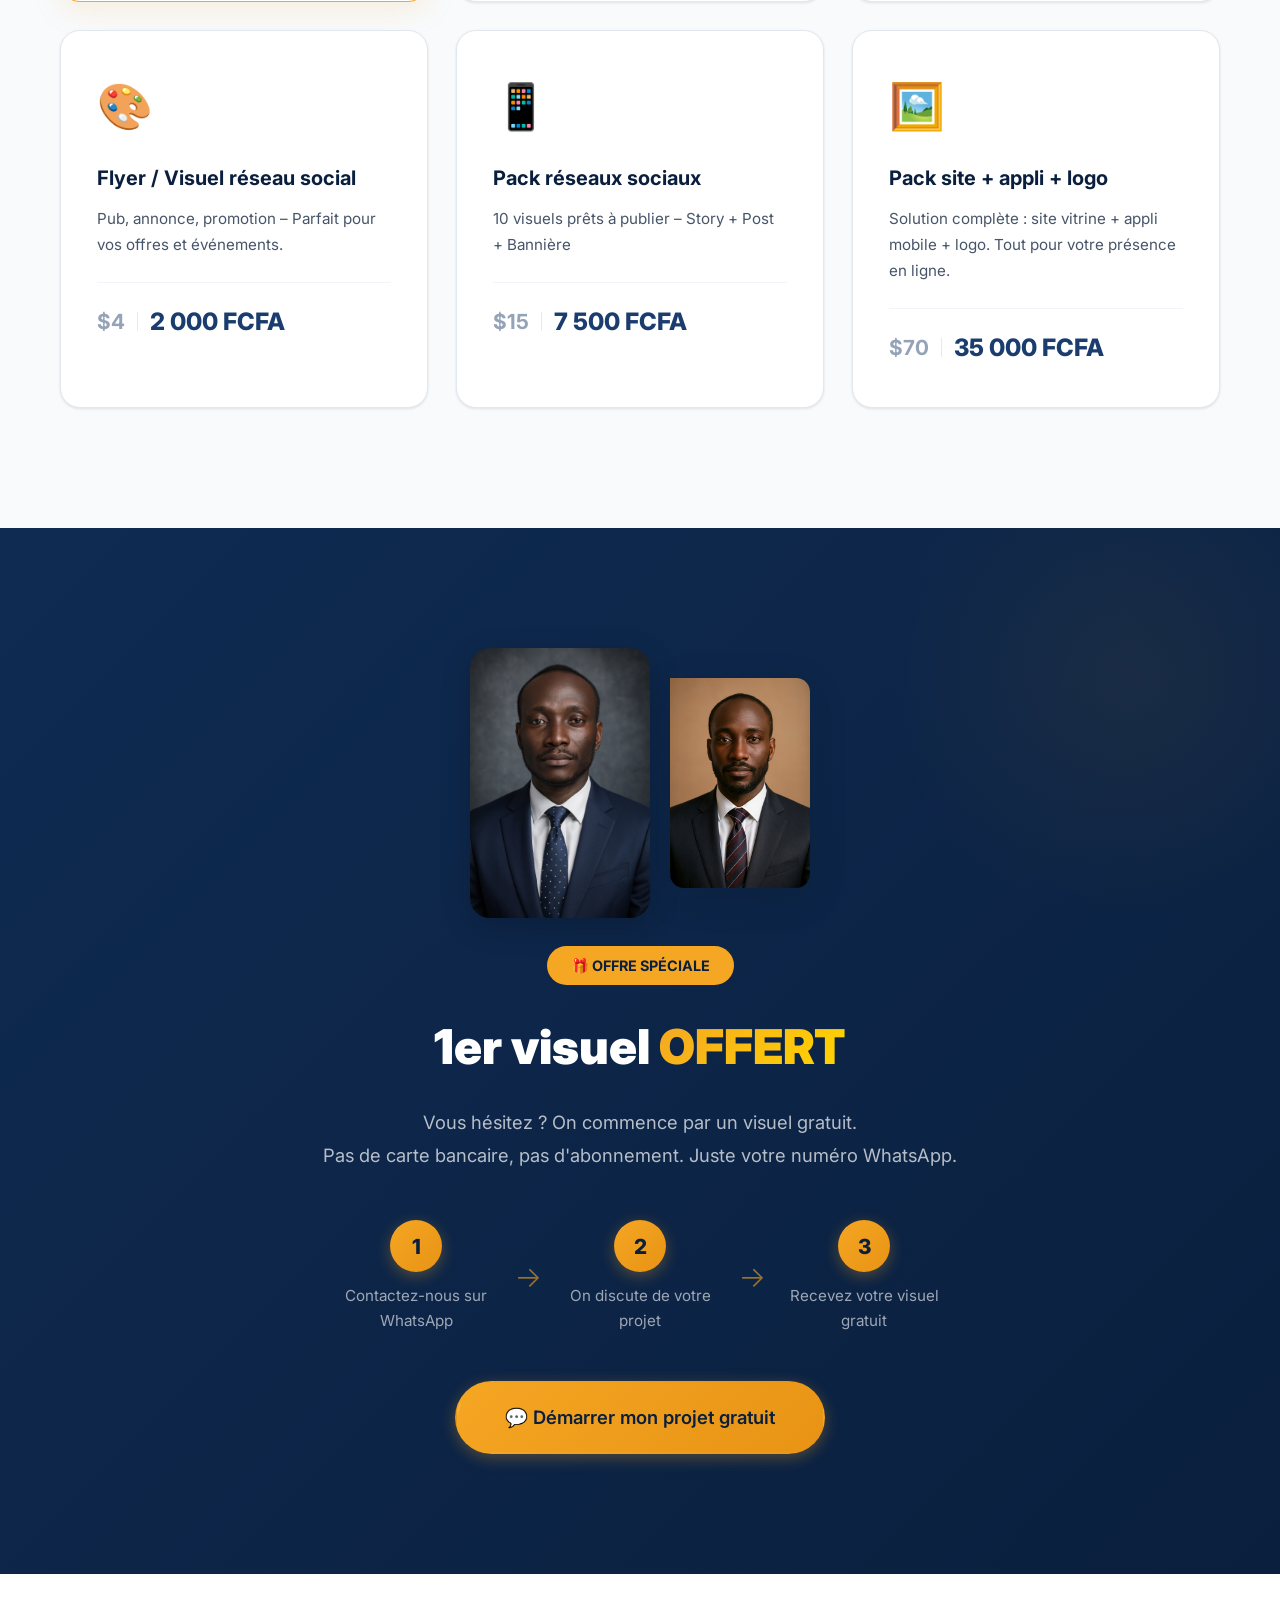
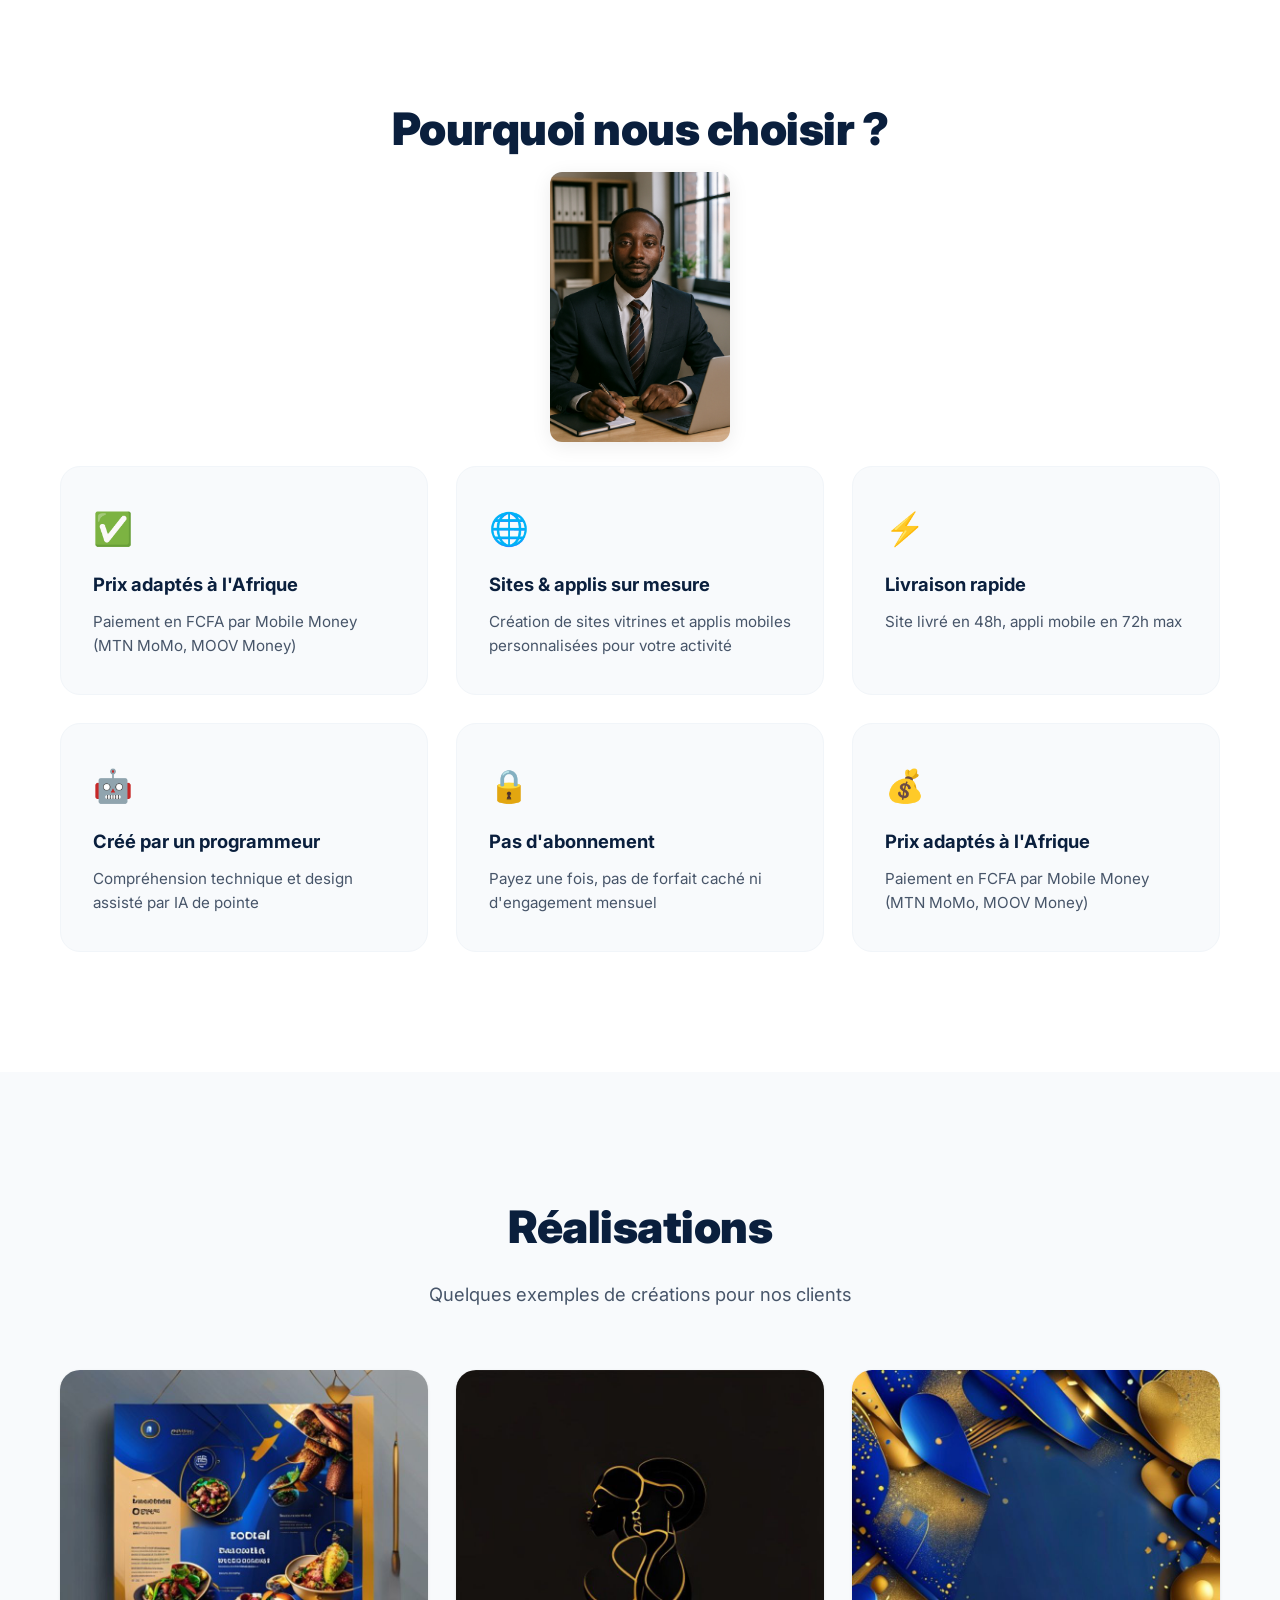
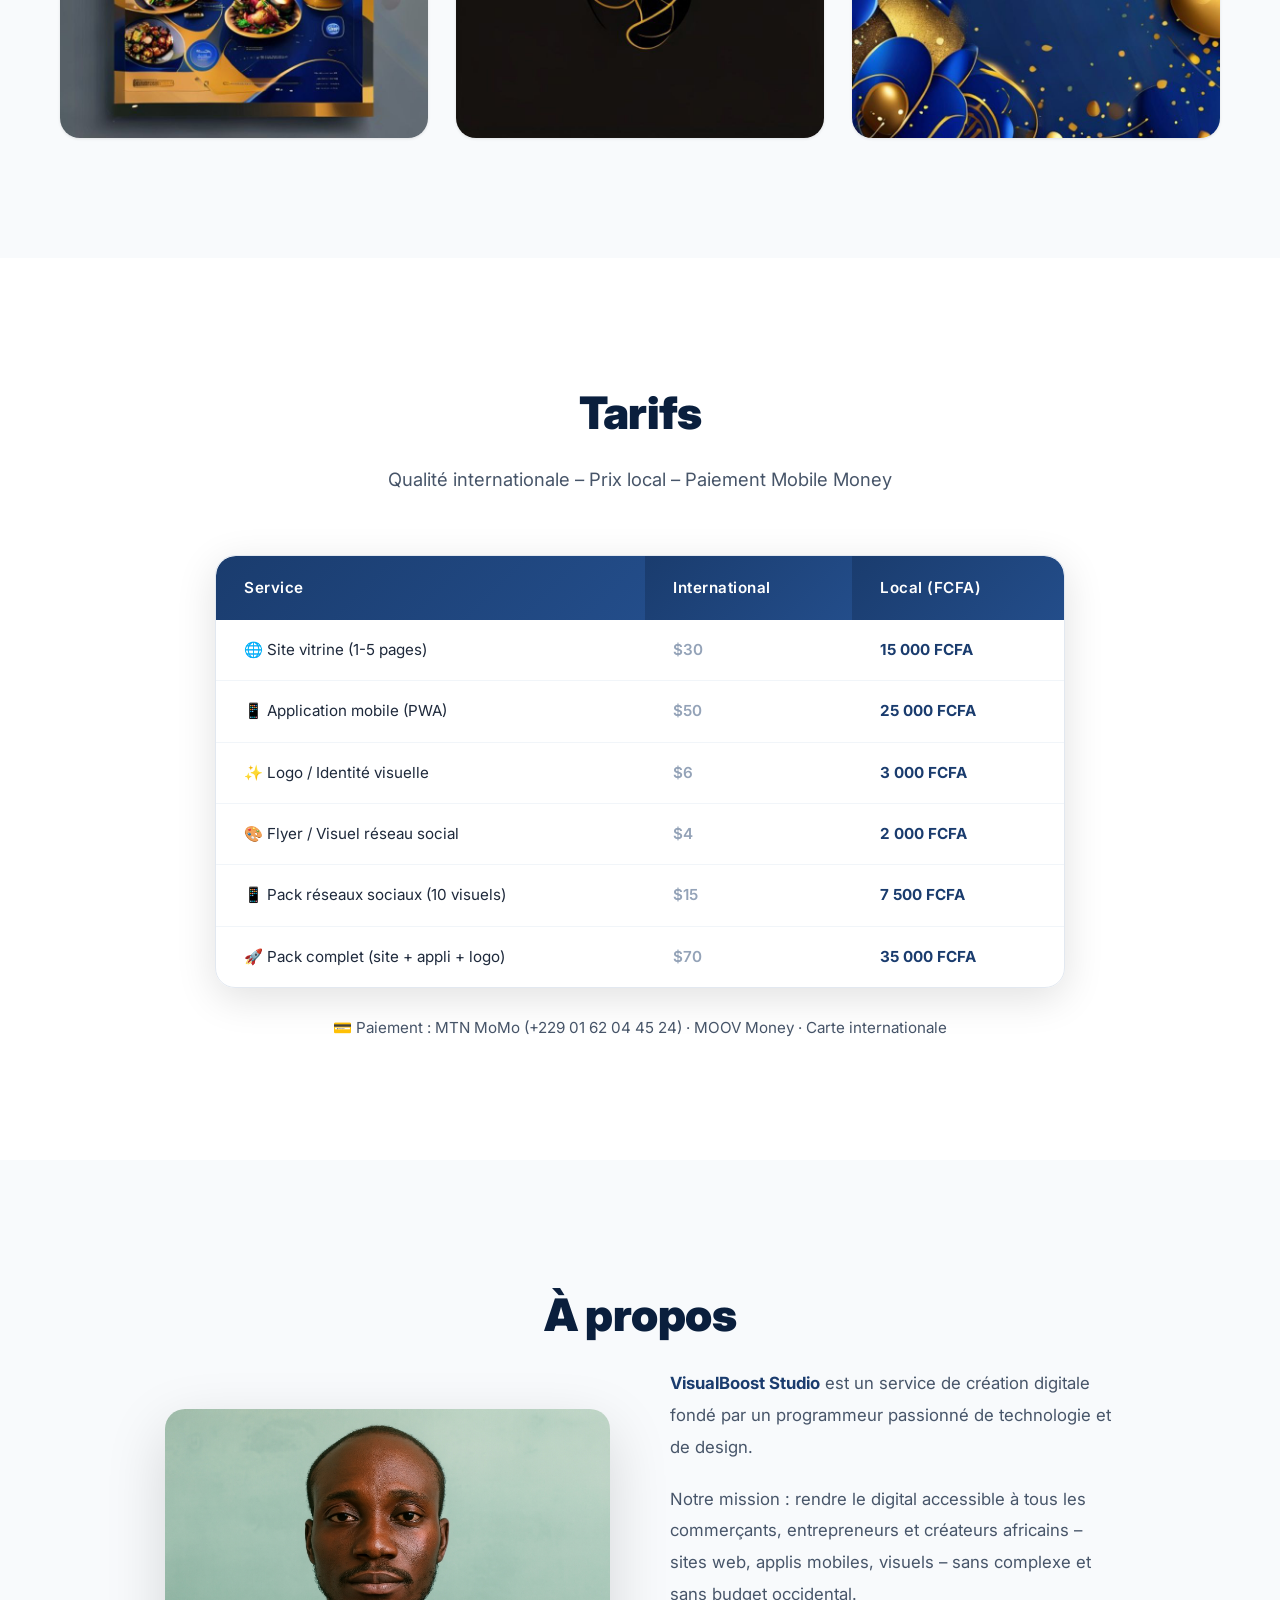
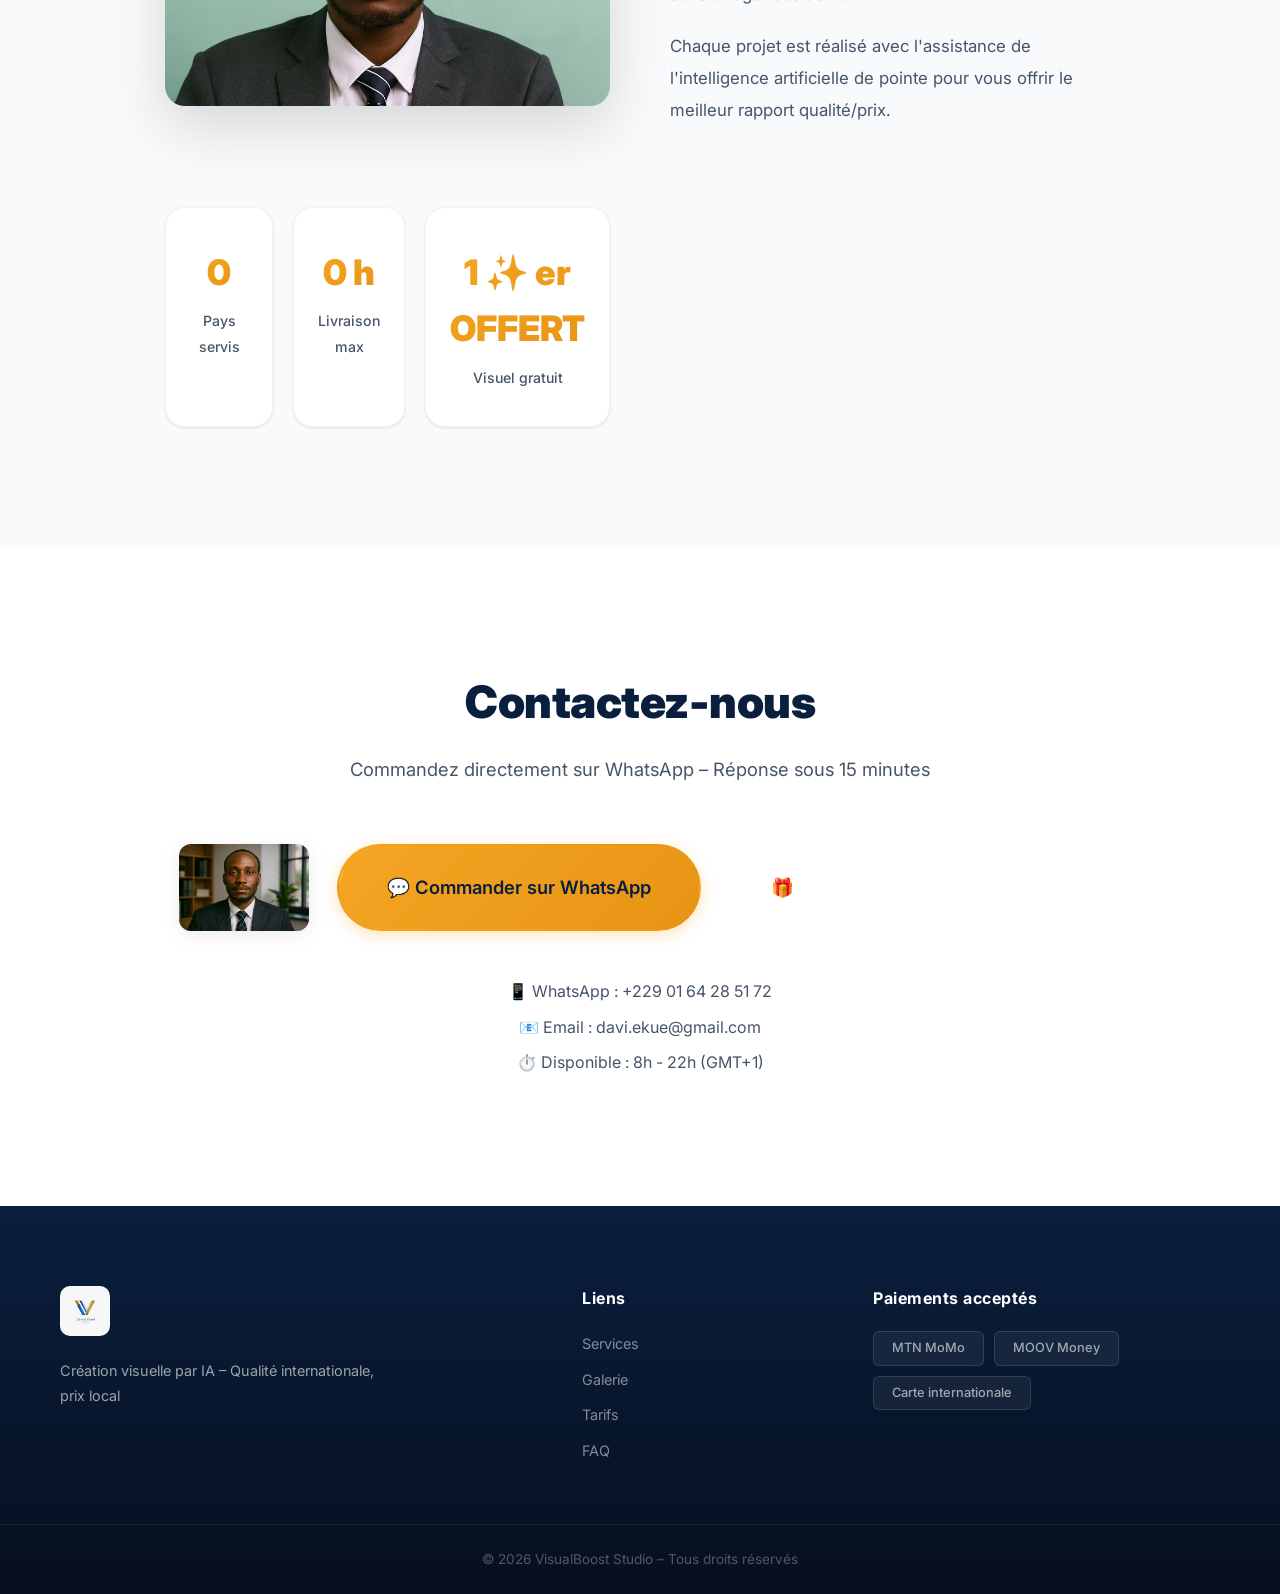
==== commit d90d3b98: "Offer: 2 images côte à côte" ====
--- a/docs/index.html
+++ b/docs/index.html
@@ -143,8 +143,8 @@
 
   <section class="section offer">
     <div class="container offer-container">
-      <img src="images/gallery-5.jpg" alt="Création" class="offer-visual" loading="lazy">
-      <div class="offer-img-row">
+      <div class="offer-images">
+        <img src="images/gallery-5.jpg" alt="Création" class="offer-visual" loading="lazy">
         <img src="images/gallery-4.jpg" alt="Création" class="offer-thumb clip-mixed" loading="lazy">
       </div>
       <div class="offer-badge reveal">🎁 OFFRE SPÉCIALE</div>
--- a/docs/css/style.css
+++ b/docs/css/style.css
@@ -627,11 +627,18 @@
 
 .step-arrow { color: var(--gold-500); font-size: 1.8rem; font-weight: 300; opacity: 0.6; }
 
-/* Offer visual */
+/* Offer images side by side */
+.offer-images {
+  display: flex;
+  align-items: center;
+  justify-content: center;
+  gap: 20px;
+  margin-bottom: 28px;
+  flex-wrap: wrap;
+}
+
 .offer-visual {
-  max-width: 240px;
-  margin: 0 auto 24px;
-  display: block;
+  max-width: 180px;
   border-radius: var(--radius-lg);
   box-shadow: 0 8px 30px rgba(0,0,0,0.2);
   animation: spinIn 1s ease both;
@@ -642,15 +649,8 @@
   100% { opacity: 1; transform: rotate(0deg) scale(1); }
 }
 
-/* Offer thumb (gallery-4 avec 3 coins arrondis) */
-.offer-img-row {
-  text-align: center;
-  margin-bottom: 16px;
-}
-
 .offer-thumb {
-  max-width: 160px;
-  display: inline-block;
+  max-width: 140px;
   box-shadow: var(--shadow-lg);
 }
 
